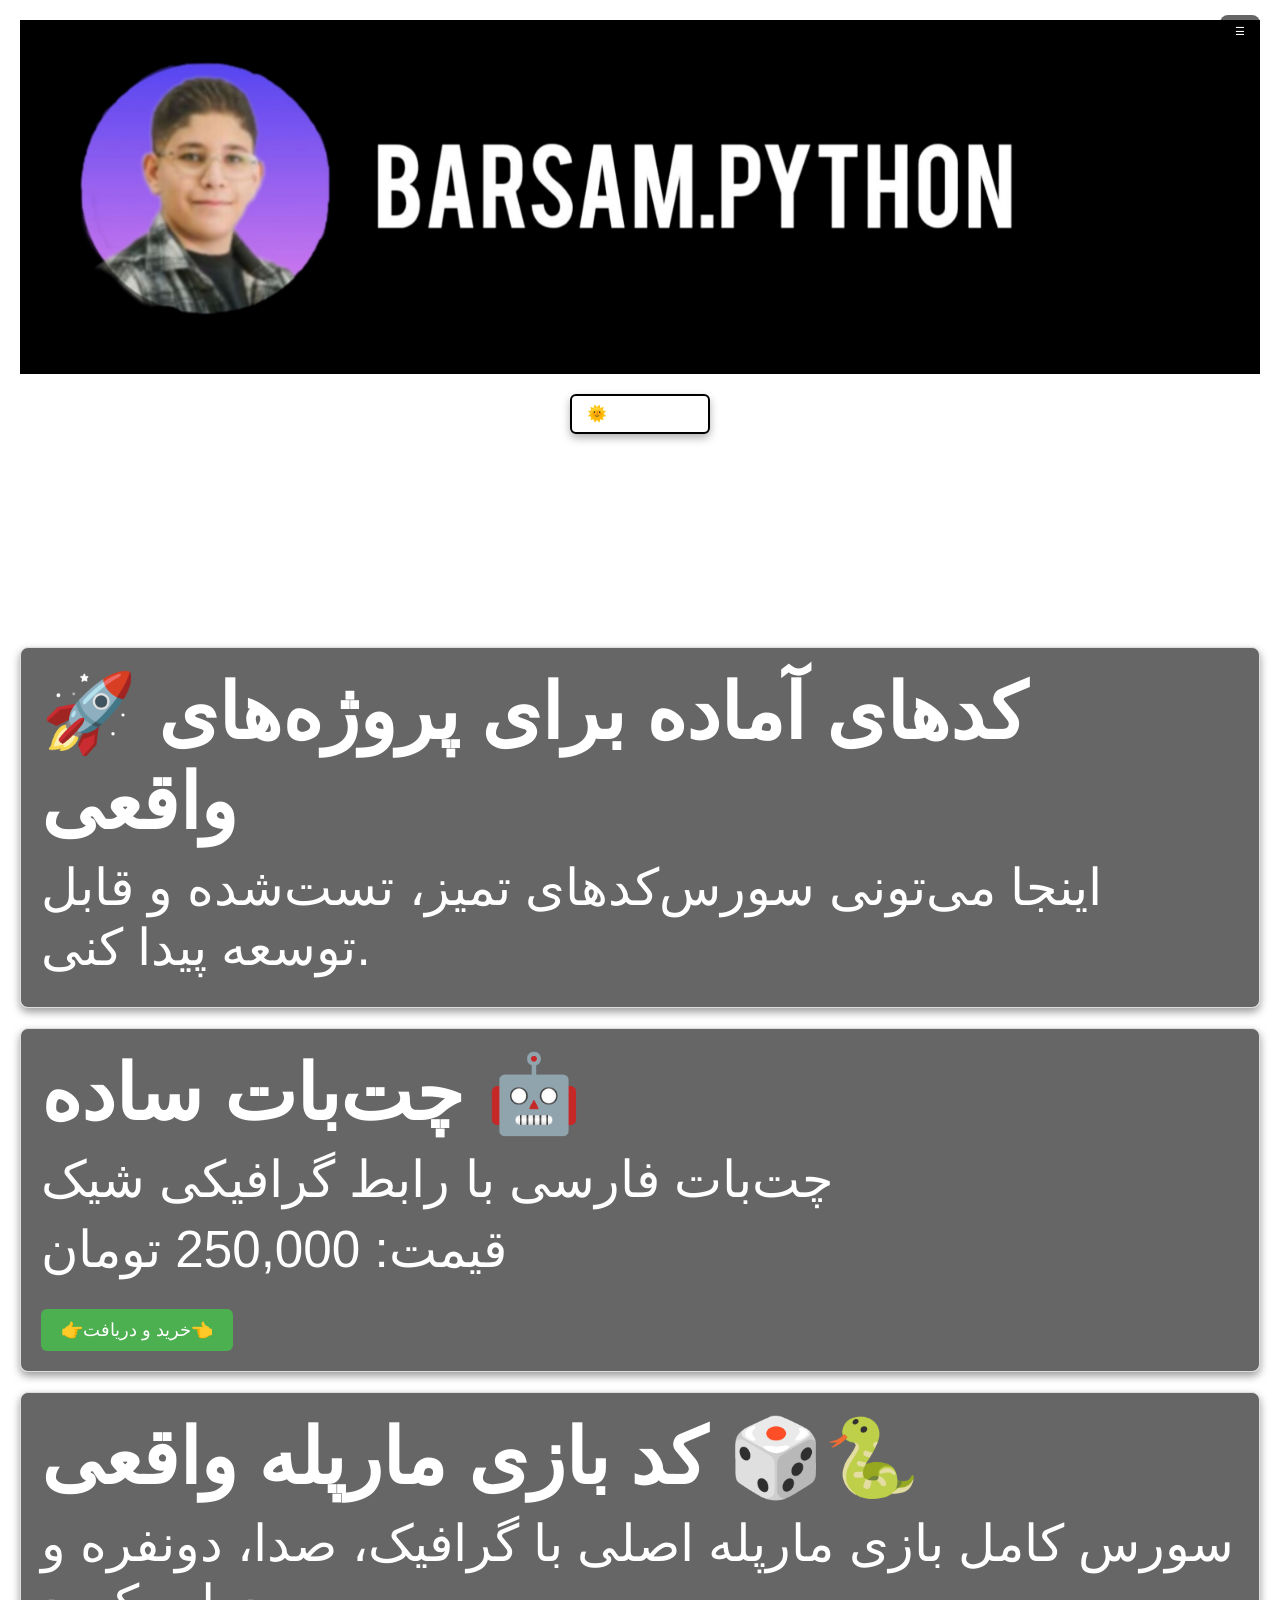
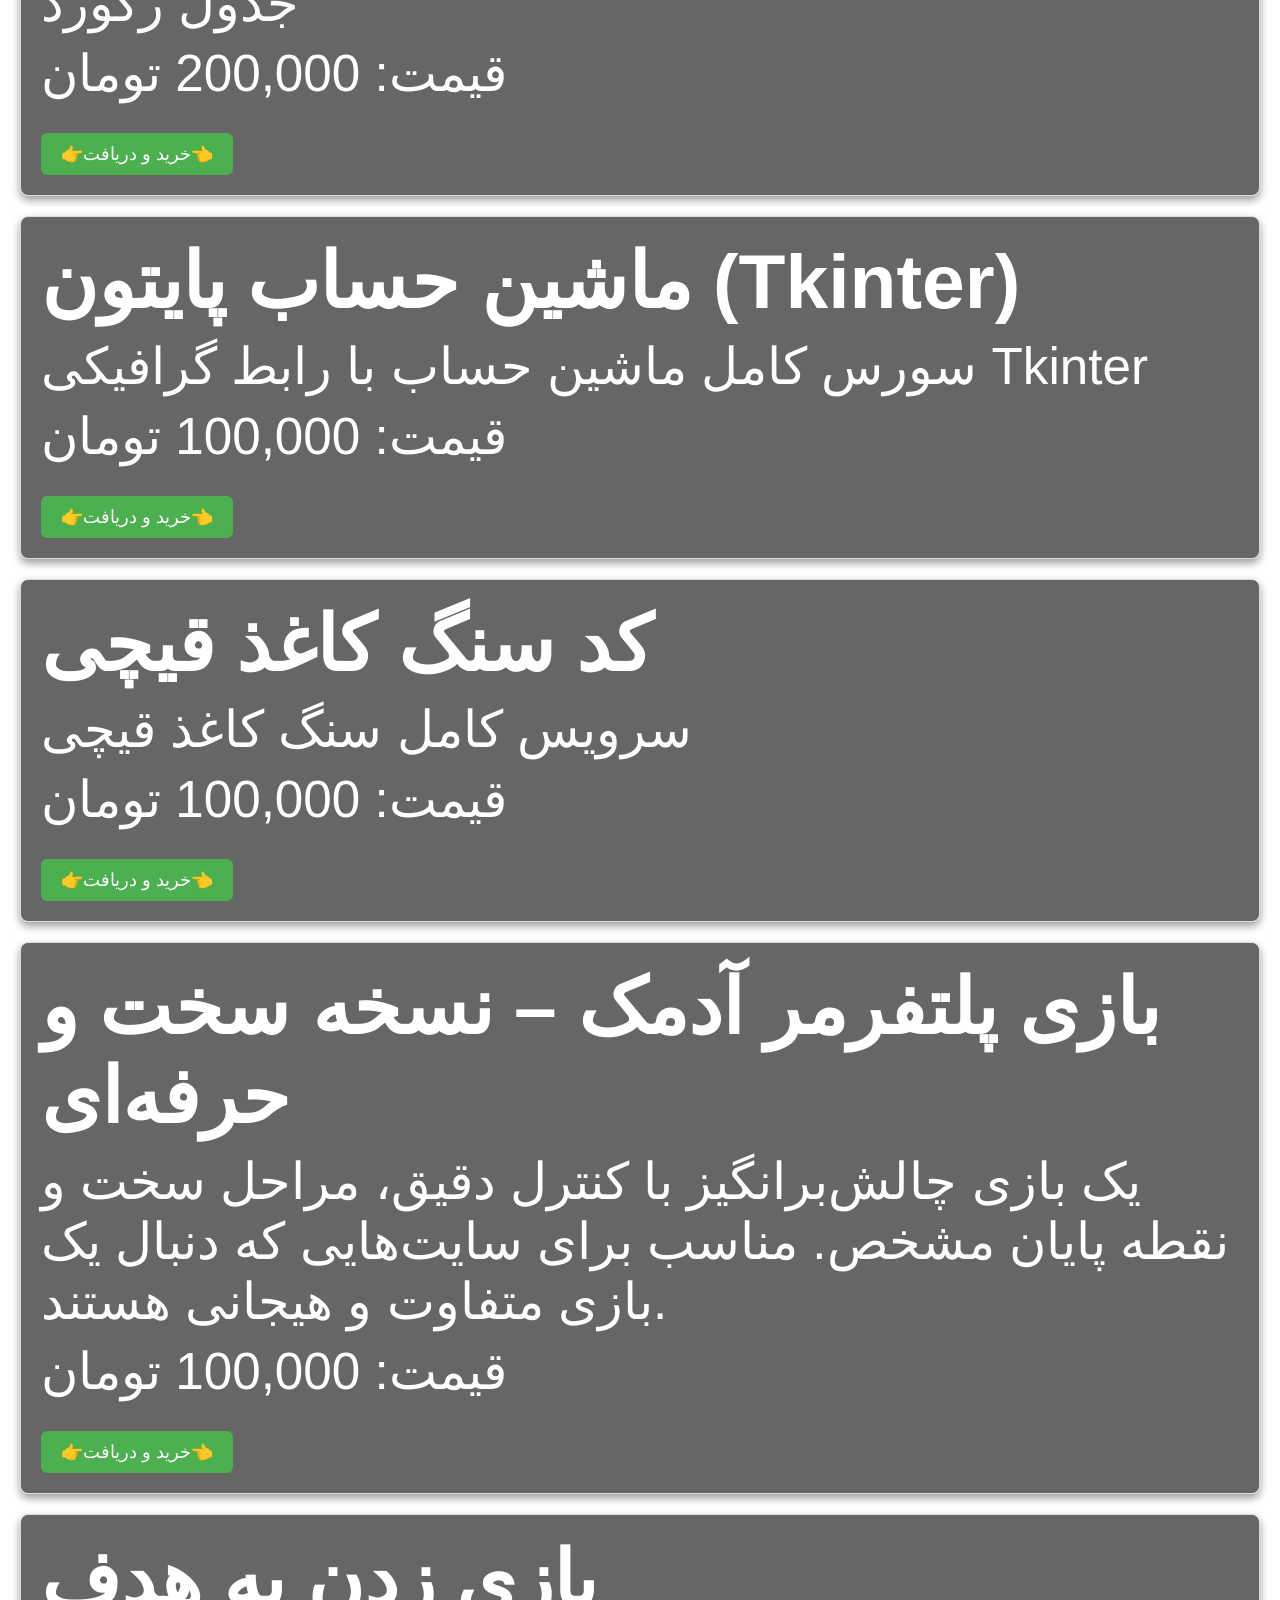
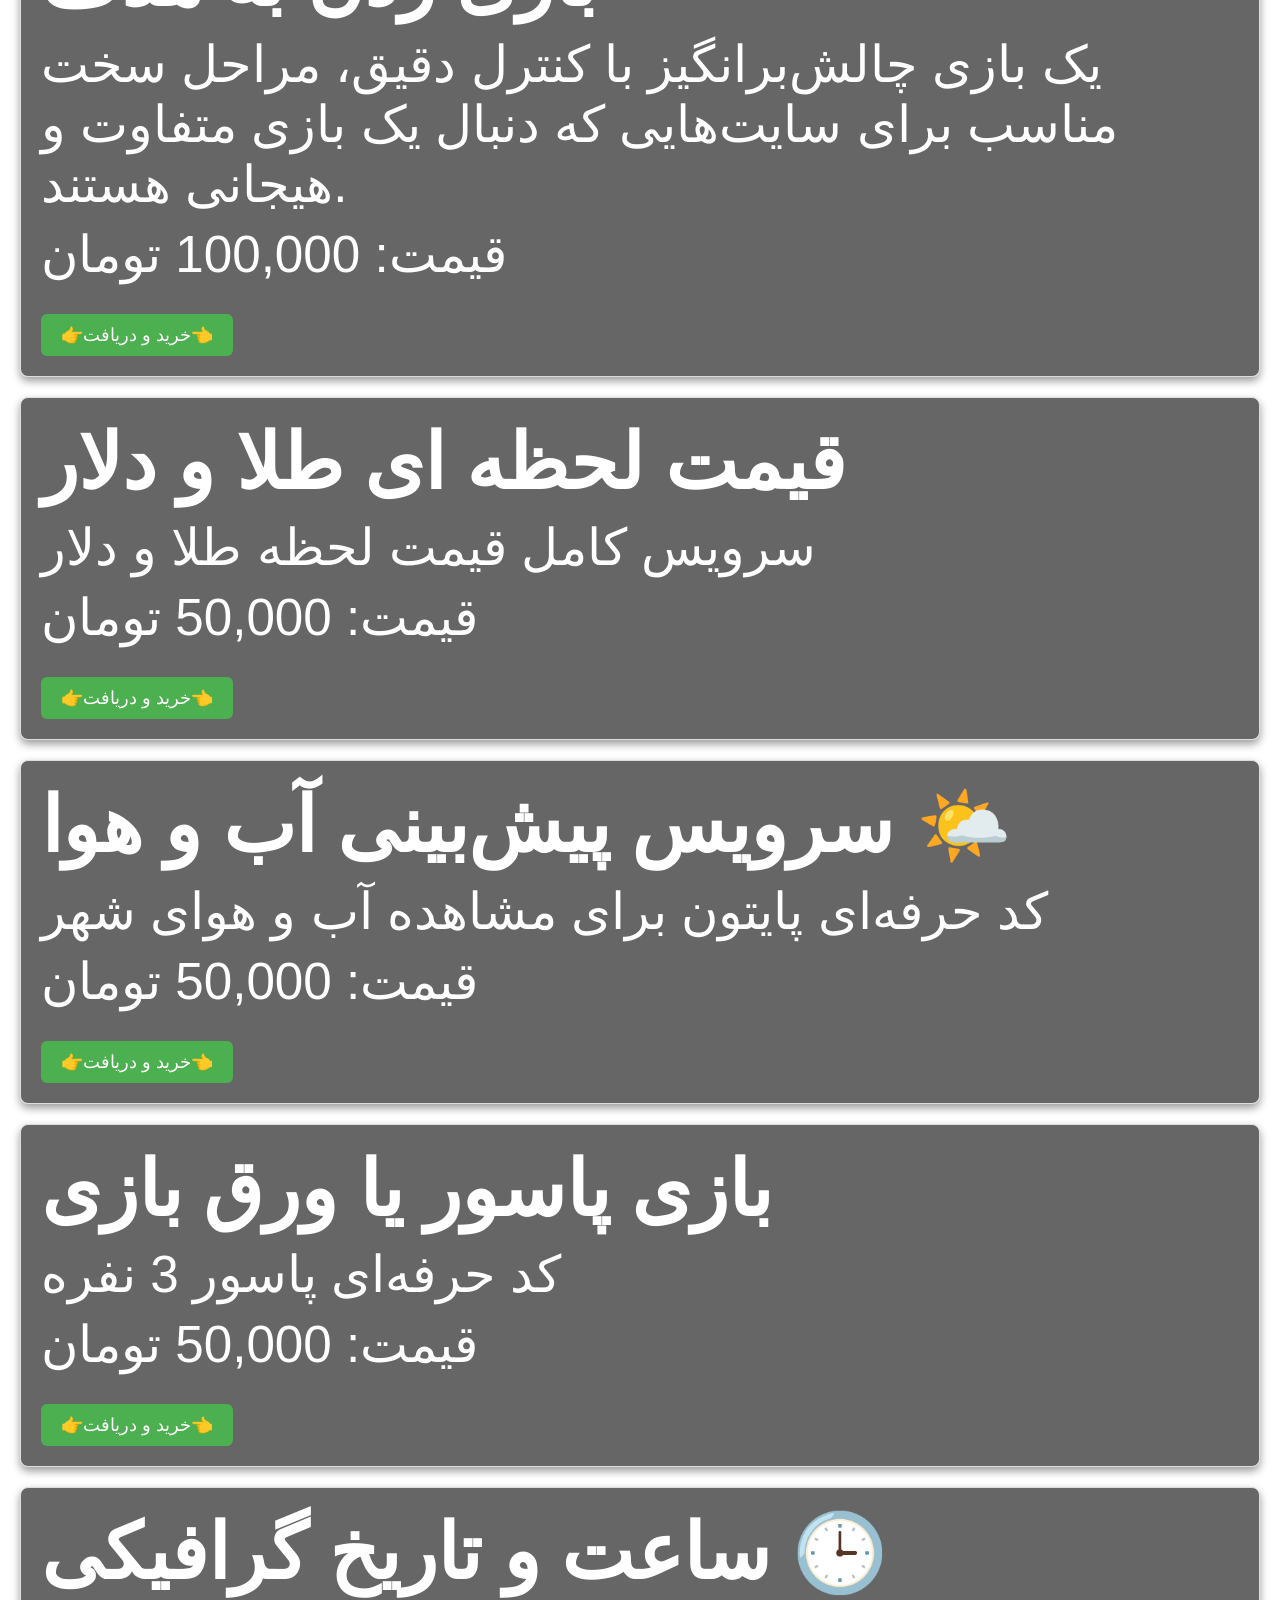
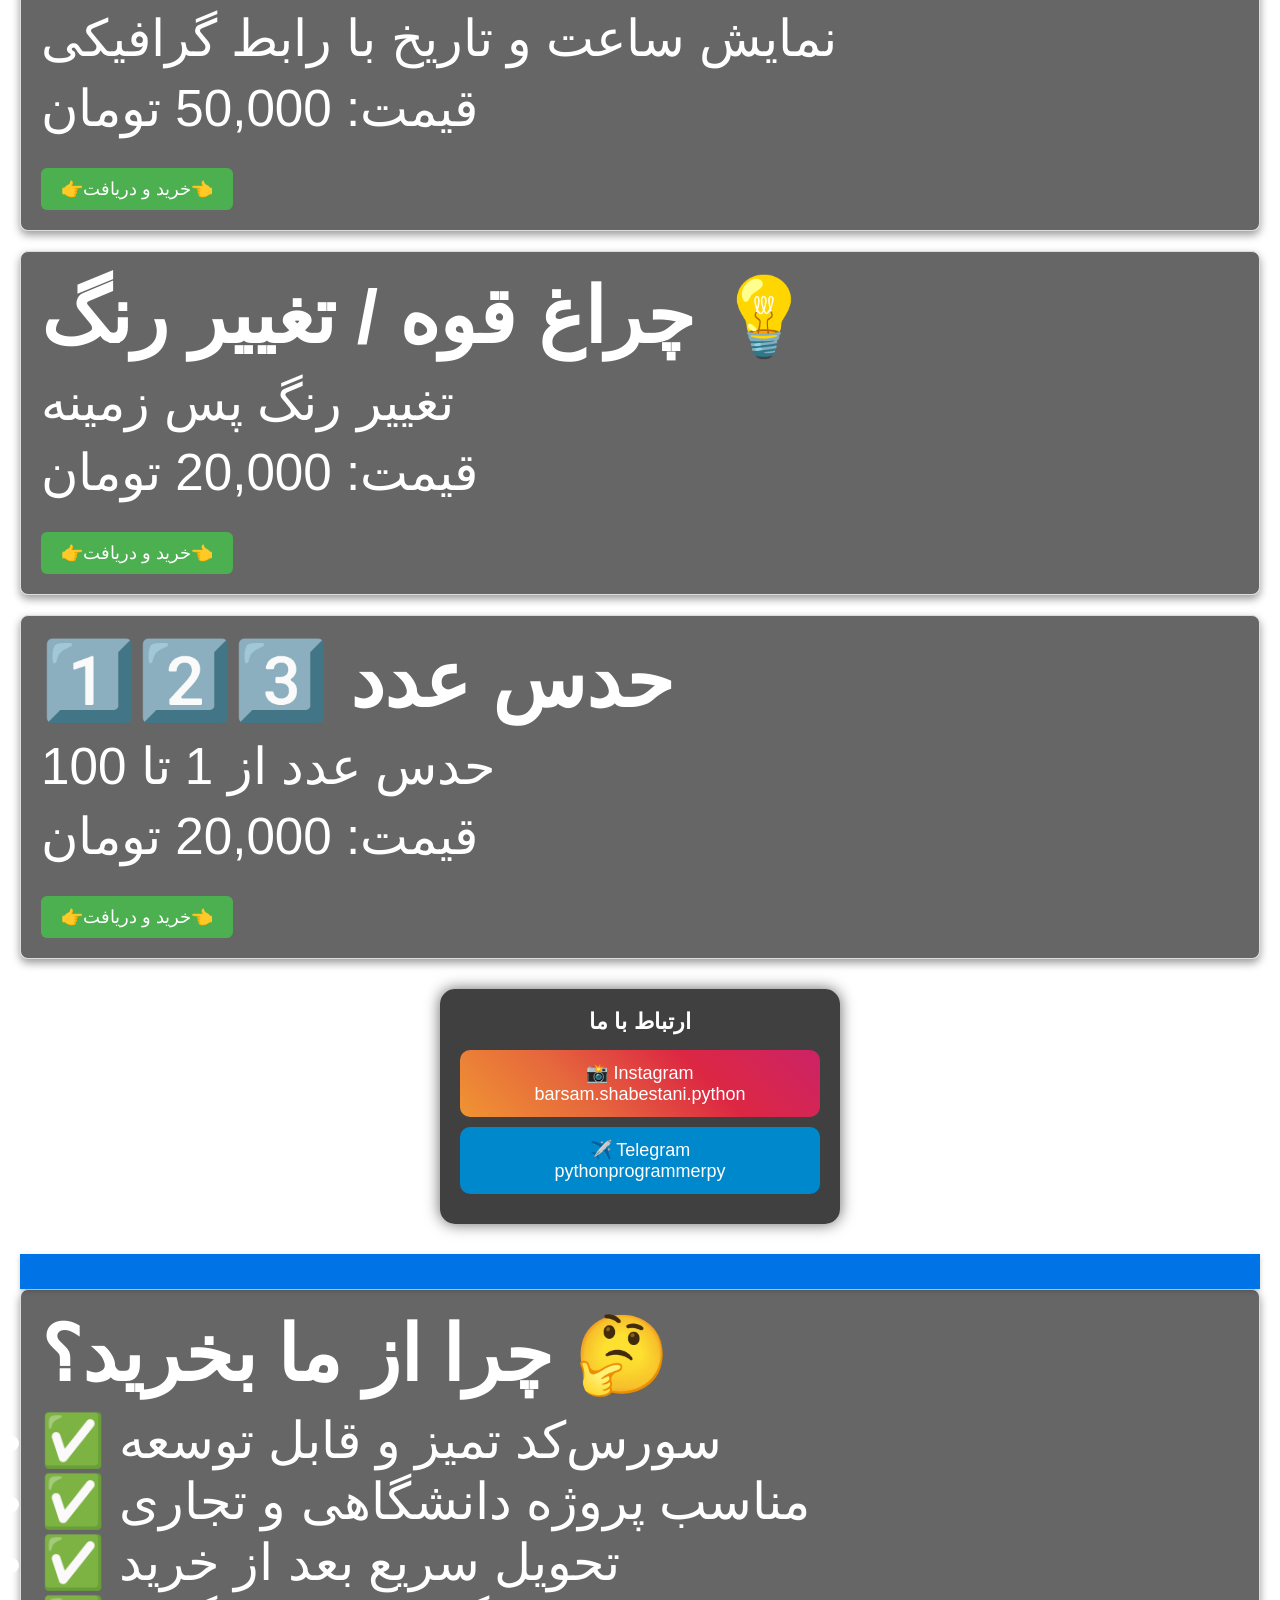
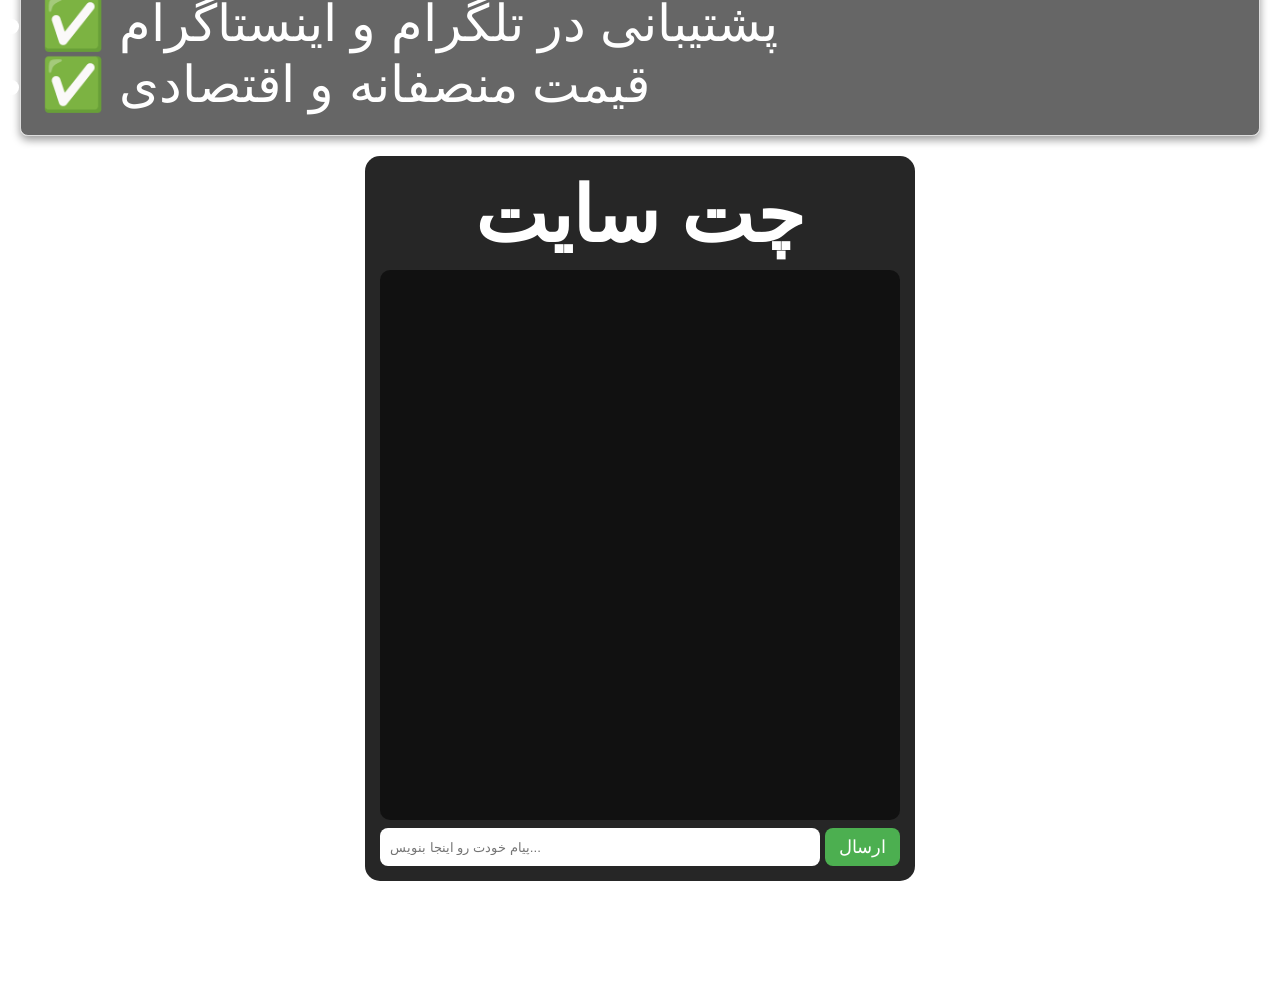
==== index.html @ 84261f8a "Update index.html" ====
<!DOCTYPE html>  <html lang="fa">  
<head>  
  <meta charset="UTF-8">  
  <meta name="viewport" content="width=device-width, initial-scale=1.0">  
  <title>barsam_shabestani.python - HELLO TO THE MY SITE</title>    <!-- ---------- تصویر ثابت بالای صفحه ---------- -->    <style>  
    .header-image {  
      width: 100%;  
      text-align: center;  
      margin-bottom: 20px;  
    }  
    .header-image img {  
      width: 100%;  
      max-height: 400px;  
      object-fit: cover;  
      display: block;  
    }  
    @media (max-width: 768px) {  
      .header-image img { max-height: 250px; }  
    }  
    @media (max-width: 480px) {  
      .header-image img { max-height: 180px; }  
    }  
  
    /* ---------- Reset و فونت ---------- */  
    html, body { height: 100%; margin: 0; padding: 0; font-family: Arial, sans-serif; }  
    body { padding: 20px; background: url("InShot_20260201_222332852.jpgjpg") no-repeat center center fixed; background-size: cover; color: #fff; font-size: 4vw; }  
    * { box-sizing: border-box; margin: 0; padding: 0; }  
    h1, h2, p { margin-bottom: 10px; }  
  
    @media (max-width: 768px) {  
      body { font-size: 6vw; }  
      h1 { font-size: 5vw; }  
      h2 { font-size: 4.5vw; }  
      p { font-size: 4vw; }  
      .product-card { font-size: 4.5vw; padding: 10px; }  
    }  
  
    /* ---------- کارت محصولات ---------- */  
    .product-card {  
      border: 1px solid #ddd;  
      padding: 20px;  
      margin-bottom: 20px;  
      border-radius: 8px;  
      background-color: rgba(0,0,0,0.6);  
      box-shadow: 0 4px 8px rgba(0,0,0,0.4);  
    }  
  
    /* ---------- دکمه ---------- */  
    button {  
      background-color: #4CAF50;  
      color: white;  
      padding: 10px 20px;  
      border: none;  
      cursor: pointer;  
      font-size: 18px;  
      border-radius: 6px;  
    }  
    button:hover { background-color: #45a049; }  
  
    /* ---------- فوتر ---------- */  
    footer { text-align: center; margin-top: 40px; font-size: 18px; }  
    footer p { font-size: 14px; }  
  
    /* ---------- باکس اجتماعی ---------- */  
    .social-box {  
      margin: 30px auto;  
      max-width: 400px;  
      padding: 20px;  
      border-radius: 15px;  
      background: rgba(17,17,17,0.8);  
      box-shadow: 0 0 15px rgba(0,0,0,0.6);  
      text-align: center;  
    }  
    .social-box h2 { color: #fff; margin-bottom: 15px; font-size: 22px; }  
    .social-links a {  
      display: block;  
      margin: 10px 0;  
      padding: 12px;  
      border-radius: 10px;  
      text-decoration: none;  
      font-size: 18px;  
      color: white;  
      transition: 0.3s;  
    }  
    .social-links a.instagram { background: linear-gradient(45deg, #f09433, #e6683c, #dc2743, #cc2366); }  
    .social-links a.instagram:hover { transform: scale(1.05); }  
    .social-links a.telegram { background: #0088cc; }  
    .social-links a.telegram:hover { transform: scale(1.05); }  
  
    /* ---------- همبرگر ---------- */  
    .hamburger {  
      position: fixed;  
      top: 15px;  
      right: 20px;  
      font-size: 11px;  
      background-color: rgba(0,0,0,0.6);  
      color: white;  
      padding: 10px 15px;  
      border-radius: 8px;  
      cursor: pointer;  
      z-index: 9999;  
      transition: 0.3s;  
      text-decoration: none;  
    }  
    .hamburger:hover { background-color: rgba(0,0,0,0.9); transform: scale(1.05); }  
  
    /* ---------- حالت لایت/دارک مود ---------- */  
    body.light-mode {  
      background: #ffffff !important;  
      color: #000 !important;  
      transition: 0.3s;  
    }  
    body.light-mode h1,  
    body.light-mode h2,  
    body.light-mode p,  
    body.light-mode .product-card,  
    body.light-mode footer,  
    body.light-mode .social-box h2,  
    body.light-mode .social-links a {  
      color: #000 !important;  
    }  
    body.light-mode .product-card { background-color: rgba(255,255,255,0.8) !important; box-shadow: 0 4px 8px rgba(0,0,0,0.2); }  
  
    body.dark-mode {  
      background: url("InShot_20260201_222332852.jpgjpg") no-repeat center center fixed;  
      background-size: cover;  
      color: white;  
      transition: 0.5s;  
    }  
  
    /* ---------- دکمه لایت/دارک مستطیلی بالای عنوان ---------- */  
    #lightToggleContainer {  
      display:flex;  
      justify-content:center;  
      margin-bottom: 15px;  
    }  
    #lightToggle {  
      width: 140px;  
      height: 40px;  
      display: flex;  
      align-items: center;  
      justify-content: center;  
      font-size: 16px;  
      font-weight: bold;  
      background-color: #ffffff;  
      border: 2px solid #000;  
      border-radius: 6px;  
      cursor: pointer;  
      box-shadow: 0 4px 8px rgba(0,0,0,0.3);  
      transition: 0.3s;  
    }  
    #lightToggle:hover { background-color: #f0f0f0; }  
  </style>  </head>  
<body>    <!-- ---------- تصویر بالای صفحه ---------- -->    <div class="header-image">  
    <img id="topImage" src="09_39_55_InShot_20260129_184538410.jpg" alt="تصویر بالای صفحه">  
  </div>    <!-- ---------- دکمه لایت/دارک مود مستطیلی بالای عنوان ---------- -->    <div id="lightToggleContainer">  
    <div id="lightToggle">🌞 حالت روشن</div>  
  </div>    <!-- ---------- عنوان سایت ---------- -->    <h1>barsam_shabestani.python</h1>  
  <p>فروش کدهای پایتون</p>    <!-- ---------- دکمه لایت/دارک JS ---------- -->    <script>  
    const toggleBtn = document.getElementById("lightToggle");  
  
    // بارگذاری حالت ذخیره‌شده  
    if(localStorage.getItem("mode") === "light") {  
      document.body.classList.add("light-mode");  
      toggleBtn.textContent = "🌙 حالت تاریک";  
    } else {  
      document.body.classList.add("dark-mode");  
      toggleBtn.textContent = "🌞 حالت روشن";  
    }  
  
    toggleBtn.addEventListener("click", () => {  
      if(document.body.classList.contains("light-mode")) {  
        document.body.classList.remove("light-mode");  
        document.body.classList.add("dark-mode");  
        toggleBtn.textContent = "🌞 حالت روشن";  
        localStorage.setItem("mode","dark");  
      } else {  
        document.body.classList.remove("dark-mode");  
        document.body.classList.add("light-mode");  
        toggleBtn.textContent = "🌙 حالت تاریک";  
        localStorage.setItem("mode","light");  
      }  
    });  
  </script>    <!-- ---------- ادامه محتوای سایت ---------- -->  <a href="contact.html" class="hamburger">☰</a>

  <div class="product-card">  
    <h2>🚀 کدهای آماده برای پروژه‌های واقعی</h2>  
    <p>اینجا می‌تونی سورس‌کدهای تمیز، تست‌شده و قابل توسعه پیدا کنی.</p>  
  </div>

<!-- کارت محصولات -->

<div class="product-card">
  <h2>چت‌بات ساده 🤖</h2>
  <p>چت‌بات فارسی با رابط گرافیکی شیک</p>
  <p>قیمت: 250,000 تومان</p>
  <a href="contact.html"><button>👉خرید و دریافت👈</button></a>
</div>

  
<div class="product-card">
  <h2>کد بازی مارپله واقعی 🎲🐍</h2>
  <p>سورس کامل بازی مارپله اصلی با گرافیک، صدا، دونفره و جدول رکورد</p>
  <p>قیمت: 200,000 تومان</p>
 <a href="checkout.html" onclick="addToCart(); return false;">
  <button>👉خرید و دریافت👈</button>
</a>
</div>

  
<div class="product-card">
  <h2>ماشین حساب پایتون (Tkinter)</h2>
  <p>سورس کامل ماشین حساب با رابط گرافیکی Tkinter</p>
  <p>قیمت: 100,000 تومان</p>
  <a href="contact.html"><button>👉خرید و دریافت👈</button></a>
</div>

  
<div class="product-card">
  <h2>کد سنگ کاغذ قیچی</h2>
  <p>سرویس کامل سنگ کاغذ قیچی</p>
  <p>قیمت: 100,000 تومان</p>
 <a href="contact.html"><button>👉خرید و دریافت👈</button></a>
</div>

  
<div class="product-card">
  <h2>بازی پلتفرمر آدمک – نسخه سخت و حرفه‌ای</h2>
  <p>یک بازی چالش‌برانگیز با کنترل دقیق، مراحل سخت و نقطه پایان مشخص. مناسب برای سایت‌هایی که دنبال یک بازی متفاوت و هیجانی هستند.</p>
  <p>قیمت: 100,000 تومان</p>
 <a href="contact.html"><button>👉خرید و دریافت👈</button></a>
</div>

  
  <div class="product-card">
  <h2> بازی زدن به هدف </h2>
  <p>یک بازی چالش‌برانگیز با کنترل دقیق، مراحل سخت  مناسب برای سایت‌هایی که دنبال یک بازی متفاوت و هیجانی هستند.</p>
  <p>قیمت: 100,000 تومان</p>
 <a href="contact.html"><button>👉خرید و دریافت👈</button></a>
</div>

  
<div class="product-card">
  <h2>قیمت لحظه ای طلا و دلار</h2>
  <p>سرویس کامل قیمت لحظه طلا و دلار</p>
  <p>قیمت: 50,000 تومان</p>
 <a href="contact.html"><button>👉خرید و دریافت👈</button></a>
</div>

  
<div class="product-card">
  <h2>سرویس پیش‌بینی آب و هوا 🌤️</h2>
  <p>کد حرفه‌ای پایتون برای مشاهده آب و هوای شهر</p>
  <p>قیمت: 50,000 تومان</p>
<a href="contact.html"><button>👉خرید و دریافت👈</button></a>
</div>

  
  <div class="product-card">
  <h2> بازی پاسور یا ورق بازی </h2>
  <p>کد حرفه‌ای پاسور 3 نفره </p>
  <p>قیمت: 50,000 تومان</p>
 <a href="contact.html"><button>👉خرید و دریافت👈</button></a>
</div>


<div class="product-card">
  <h2>ساعت و تاریخ گرافیکی 🕒</h2>
  <p>نمایش ساعت و تاریخ با رابط گرافیکی</p>
  <p>قیمت: 50,000 تومان</p>
 <a href="contact.html"><button>👉خرید و دریافت👈</button></a>
</div>

  
<div class="product-card">
  <h2>چراغ قوه / تغییر رنگ 💡</h2>
  <p>تغییر رنگ پس زمینه </p>
  <p>قیمت: 20,000 تومان</p>
 <a href="contact.html"><button>👉خرید و دریافت👈</button></a>
</div>

 
 <div class="product-card">
  <h2>حدس عدد 1️⃣2️⃣3️⃣</h2>
  <p> حدس عدد از 1 تا 100</p>
  <p>قیمت: 20,000 تومان</p>
 <a href="contact.html"><button>👉خرید و دریافت👈</button></a>
 </div>

 
<!-- باکس اجتماعی -->
<div class="social-box">
  <h2>ارتباط با ما</h2>
  <div class="social-links">
    <a class="instagram" href="https://www.instagram.com/barsam.shabestani.python" target="_blank">
      📸 Instagram<br>barsam.shabestani.python
    </a>
    <a class="telegram" href="https://t.me/pythonprogrammerpy" target="_blank">
      ✈️ Telegram<br>pythonprogrammerpy
    </a>
  </div>
</div>

<style>
/* ---------- نوار حریم خصوصی ---------- */
.privacy-bar {
  width: 100%;                /* پر کردن عرض صفحه */
  background-color: #0073e6;  /* رنگ پس‌زمینه */
  color: #fff;                /* رنگ متن */
  overflow: hidden;           /* مخفی کردن متن خارج از باکس */
  white-space: nowrap;        /* یک خط برای متن */
  padding: 8px 0;             /* ارتفاع کم مثل نوار خبری */
  position: relative;         /* برای متن متحرک */
  font-size: 14px;            /* سایز متن */
  line-height: 1.4;           /* فاصله خطوط */
  box-shadow: 0 2px 5px rgba(0,0,0,0.2); /* سایه کوچک */
}

/* ---------- متن متحرک ---------- */
.privacy-bar .marquee-text {
  display: inline-block;   
  padding-left: 100%;          
  animation: marquee 55s linear infinite; /* کل زمان = حرکت + مکث */
}

/* ---------- افکت حرکت چپ به راست با مکث ---------- */
@keyframes marquee {
  0%   { transform: translateX(-100%); }  /* شروع خارج از صفحه */
  90%  { transform: translateX(100%); }   /* حرکت تا انتها (90٪ زمان) */
  100% { transform: translateX(100%); }   /* مکث 10٪ زمان آخر (حدود 5 ثانیه) */
}

/* ---------- ریسپانسیو موبایل ---------- */
@media (max-width: 480px) {
  .privacy-bar {
    font-size: 12px;   /* کاهش سایز متن */
    padding: 6px 0;    /* کاهش ارتفاع */
  }

  .privacy-bar .marquee-text {
    animation: marquee 55s linear infinite; /* مکث روی موبایل هم اعمال شود */
  }
}
</style>

<!-- ---------- نوار حریم خصوصی ---------- -->
<div class="privacy-bar">
  <span class="marquee-text">
    🔒 حریم خصوصی شما برای ما بسیار مهم است! ما اطلاعات شخصی شما را جمع‌آوری نمی‌کنیم، مگر آنچه برای ارائه خدمات لازم است. داده‌های شما فقط برای بهبود تجربه کاربری، ارسال اطلاعیه‌ها و ارتقای کیفیت سایت استفاده می‌شوند. ما از کوکی‌ها و ابزارهای مشابه برای تحلیل رفتار کاربران استفاده می‌کنیم، اما هیچ‌گاه اطلاعات شما را با شخص یا شرکت ثالث به اشتراک نمی‌گذاریم. با ادامه مرور سایت، شما استفاده از کوکی‌ها و شرایط حفظ حریم خصوصی ما را قبول می‌کنید. 🌐
  </span>
</div>
 
<!-- کارت چرا از ما بخرید -->
<div class="product-card">
  <h2>چرا از ما بخرید؟ 🤔</h2>
  <ul>
    <li>✅ سورس‌کد تمیز و قابل توسعه</li>
    <li>✅ مناسب پروژه دانشگاهی و تجاری</li>
    <li>✅ تحویل سریع بعد از خرید</li>
    <li>✅ پشتیبانی در تلگرام و اینستاگرام</li>
    <li>✅ قیمت منصفانه و اقتصادی</li>
  </ul>
</div>


<!-- ---------- چت بات سایت پیشرفته ---------- -->
<div id="chatBotContainer" style="width:100%; max-width:550px; margin:20px auto; border-radius:15px; background:rgba(0,0,0,0.85); padding:15px; color:white; font-family:Tahoma,sans-serif;">
  <h2 style="text-align:center;">چت سایت</h2>
  <div id="chatBox" style="height:550px; overflow-y:auto; padding:10px; display:flex; flex-direction:column; background:#111; border-radius:10px;"></div>
  <div style="display:flex; margin-top:8px;">
    <input id="chatInput" placeholder="پیام خودت رو اینجا بنویس..." style="flex:1; padding:10px; border-radius:8px; border:none;">
    <button id="chatSend" style="padding:8px 14px; margin-left:5px; border:none; border-radius:8px; background:#4CAF50; cursor:pointer;">ارسال</button>
  </div>
</div>

<script>
// ======= بانک پاسخ‌های پیشرفته =======
const qa = {
  // ===== احوالپرسی =====
  "سلام": "سلام خوش اومدی امیدوارم تجربه خوبی از سایت داشته باشی",
  "سلام خوبی": "سلام رفیق ممنون تو خوبی",
  "چطوری": "خوبم امیدوارم تو هم حال دلت عالی باشه",
  "چه خبر": "سلامتی تو هم آرزو می‌کنم",
  "احوالت": "خوبم رفیق مرسی که پرسیدی",
  "حالت چطوره": "عالی ام تو چطوری",
  "صبح بخیر": "صبح تو هم بخیر و پرانرژی",
  "ظهر بخیر": "ظهر بخیر امیدوارم روزت خوب باشه",
  "شب بخیر": "شب آرومی داشته باشی",
  "درود": "درود بر تو",
  "سلامتی": "سلامتی تو هم آرزو می‌کنم همه چیز خوب پیش بره",
  "صبح خوبی": "صبح تو هم عالی باشه رفیق",
  "عصر بخیر": "عصر بخیر و پرانرژی",
  "شب خوش": "شب تو هم خوش و آروم",
  "حالت خوبه؟": "خوبم، تو چطوری؟",
  "چی کار می‌کنی": "همینجا باهات صحبت می‌کنم، تو چی؟",

  // ===== امنیت و اعتبار سایت =====
  "سایت معتبره": "صد در صد معتبره کاربران زیادی از سایت ما راضی بودن و تجربه خوبی داشتن",
  "سایت خوبه": "بله سایت مرتب امن و قابل اعتماد هست و محصولات با کیفیت ارائه میشه",
  "قیمت‌ها خوبه": "قیمت‌ها کاملا منصفانه و اقتصادی هستن",
  "امن هست": "کاملاً امن اطلاعات شخصی شما فقط برای ارائه خدمات لازم استفاده میشه",
  "حریم خصوصی": "اطلاعات شما فقط برای خدمات سایت استفاده می‌شود و با کسی به اشتراک گذاشته نمی‌شود",
  "اطلاعاتم محفوظ میمونه": "بله امنیت و حفظ حریم شما اولویت ماست",
  "قابل اعتماد": "کاملا قابل اعتماد و تست شده توسط کاربران",
  "گواهی امنیت": "تمام سایت و پرداخت ها امن و رمزنگاری شده هست",
  "کوکی ها": "فقط برای تحلیل تجربه کاربری و بهبود سایت استفاده می‌شوند",
  "اطلاعات مالی امنه": "بله پرداخت ها کاملا امن و رمزنگاری شده هستند",
  "اطمینان دارم": "صد در صد تجربه کاربران قبلی تضمین کننده امنیت سایت هست",
  "حریم خصوصی مهمه": "بله ما حریم شما را بسیار جدی می گیریم",
  "امنیت سایت": "تمام اقدامات امنیتی رعایت شده",

  // ===== محصولات و امکانات =====
  "محصولاتت چیه": "محصولات ما شامل کدهای آماده پایتون، بازی‌ها، ماشین حساب، پیش‌بینی آب و هوا، چت بات و ابزارهای کاربردی هستند",
  "کد پایتون دارید": "بله همه کدها تمیز، تست شده و آماده توسعه هستند",
  "بازی دارید": "بله بازی‌هایی مثل مارپله، سنگ کاغذ قیچی و بازی‌های آموزشی ارائه شده",
  "ابزار مفید دارید": "بله ابزارهایی مثل ماشین حساب، چت بات و پیش‌بینی آب و هوا داریم",
  "ابزار آموزشی دارید": "بله ابزارهای کدنویسی و پروژه‌های دانشگاهی برای آموزش آماده شده",
  "سورس آماده دارید": "تمام کدها آماده دانلود و استفاده در پروژه‌ها هست",
  "محصولات رایگان": "برخی نمونه‌ها و دموی محصولات رایگان هستند",
  "محصولات ویژه": "برخی محصولات ویژه برای حرفه‌ای‌ها با امکانات بیشتر ارائه شده",
  "قابل توسعه هستند": "بله همه کدها قابل ویرایش و توسعه هستند",
  "آیا تست شده": "بله همه محصولات تست شده و بدون مشکل هستند",
  "نسخه جدید": "جدیدترین نسخه محصولات آماده دانلود هست",
  "محصول محبوب": "کاربران بیشتر علاقه به کدهای آموزشی و بازی‌ها دارن",

  // ===== خرید و پرداخت =====
  "چطور خرید کنم": "روی دکمه خرید هر محصول کلیک کن و بعد از پرداخت لینک دانلود فعال میشه",
  "روش ارسال": "تمام فایل‌ها به صورت لینک دانلود مستقیم بعد از پرداخت ارائه میشن",
  "پشتیبانی دارید": "بله پشتیبانی از طریق تلگرام و اینستاگرام به صورت 24 ساعته انجام میشه",
  "نحوه پرداخت": "پرداخت آنلاین و امن انجام می‌شود و لینک دانلود بعد از تایید فعال می‌شود",
  "تضمین خرید": "در صورت مشکل پشتیبانی سریع پاسخگو است",
  "ارسال سریع": "لینک دانلود بلافاصله بعد از خرید فعال می‌شود",
  "تخفیف داره": "گاهی محصولات با تخفیف ویژه ارائه می‌شوند",
  "بازگشت وجه": "در صورت مشکل فنی بازگشت وجه ممکن است",
  "پرداخت امن": "تمام پرداخت‌ها امن و رمزنگاری شده انجام می‌شوند",
  "میخوای خرید کنم": "اگر دنبال کد تمیز آماده و تست شده هستی ارزش خرید داره",
  "آیا ارزش خرید داره": "صد در صد همه کدها آماده توسعه و قابل استفاده برای پروژه‌ها هستند",
  "به نظر شما خرید کنم": "اگر دنبال محصول با کیفیت هستی خرید پیشنهاد میشه",
  "خرید پیشنهاد میشه": "بله محصولات ارزش خرید دارن و تست شده هستن",
  "توصیه خرید": "با توجه به تجربه کاربران خرید کاملا منطقی و مفیده",
  "بهترین محصول": "تمام محصولات کاربردی هستند و بسته به نیازت قابل انتخابن",
  "محصول جدید": "برخی محصولات جدید با امکانات حرفه ای ارائه شده",
  "انتخاب درست": "با توجه به تجربه کاربران انتخاب هر محصول ارزش خرید داره",

  // ===== دوستانه، انگیزشی و هوایی =====
  "خفه شو": "باشه رفیق هر وقت خواستی دوباره حرف بزن",
  "شوخی بلدی": "آره بستگی داره چه سبکی دوست داری",
  "خوبه": "خوشحالم که خوشت اومده",
  "عالیه": "ممنون تلاش کردیم بهترین تجربه رو بدیم",
  "رفیقمی": "صد درصد رفیق پایه هر چیزی",
  "دمت گرم": "فدات تو خیلی خوبی",
  "فدات": "قربانت مراقب خودت باش",
  "عاشقمی": "تو خیلی خوبی من هوش مصنوعی ام",
  "ممنون": "خواهش می‌کنم ",
  "ممنونم": "خواهش می‌کنم ",
  "سایت": "سایت معتبره",
  "به نظرت از سایت خرید به":"آره چرا خرید نکنی سایت معتبری هم هست بعد تازه درگاه آنلاین نداره شمارش هست ازش شماره کارت میگیری براش پول رو میزنی ",
  "خفه": "باشه رفیق سکوت!",
  "حالم بده": "امیدوارم زود بهتر بشه",
  "خسته ام": "یه استراحت کن رفیق",
  "چی کار کنیم": "همینجا باهم چت کنیم",
  "کد بده": "باشه برات می‌فرستم",
  "یه شوخی": "باشه آماده باش",

  // ===== پیش فرض =====
  "default": "مرسی که پیام دادی، هر سوالی درباره سایت داری می تونی بپرسی درباره محصولات، قیمت‌ها، خرید، پشتیبانی و ویژگی‌ها جواب میدم"
};

// ===== عناصر و تعامل چت =====
const chatBox = document.getElementById('chatBox');
const chatInput = document.getElementById('chatInput');
const chatSend = document.getElementById('chatSend');

function addMessage(userText){
  const userMsg = document.createElement('div');
  userMsg.className = 'msg user';
  userMsg.textContent = userText;
  userMsg.style.background = '#4CAF50';
  userMsg.style.color = '#000';
  userMsg.style.padding = '6px 10px';
  userMsg.style.borderRadius = '10px';
  userMsg.style.margin = '6px 0';
  userMsg.style.alignSelf = 'flex-end';
  userMsg.style.maxWidth = '90%';
  chatBox.appendChild(userMsg);

  const botText = qa[userText] || qa["default"];
  const botMsg = document.createElement('div');
  botMsg.className = 'msg bot';
  botMsg.textContent = botText;
  botMsg.style.background = '#333';
  botMsg.style.color = 'white';
  botMsg.style.padding = '6px 10px';
  botMsg.style.borderRadius = '10px';
  botMsg.style.margin = '6px 0';
  botMsg.style.alignSelf = 'flex-start';
  botMsg.style.maxWidth = '90%';
  chatBox.appendChild(botMsg);

  chatBox.scrollTop = chatBox.scrollHeight;
}

chatSend.addEventListener('click', ()=>{
  const text = chatInput.value.trim();
  if(!text) return;
  addMessage(text);
  chatInput.value = '';
});

chatInput.addEventListener('keypress', function(e){
  if(e.key === 'Enter'){
    chatSend.click();
  }
});
</script>


<footer>
  <h1>barsam_shabestani.python</h1>
  <p>♥️ ممنون که سایت ما را انتخاب کردید ♥️</p>
</footer>

</body>
</html>
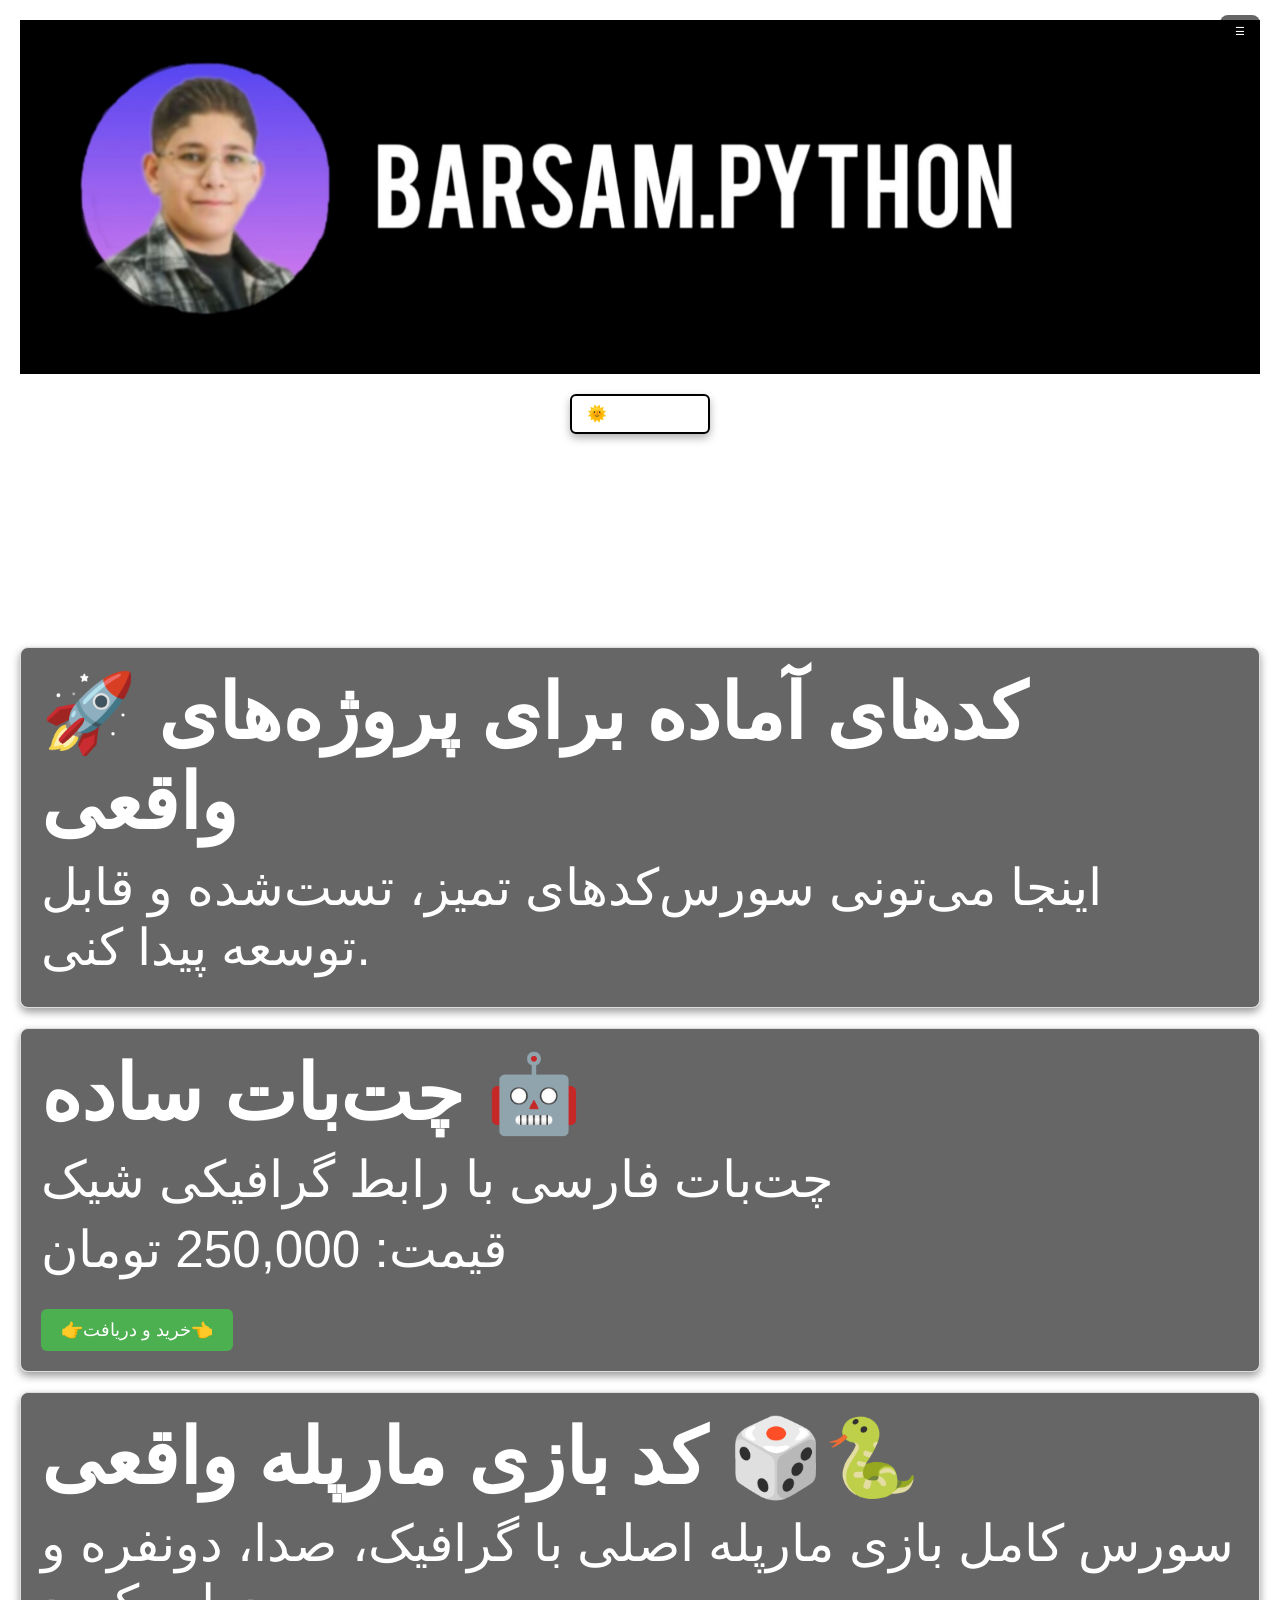
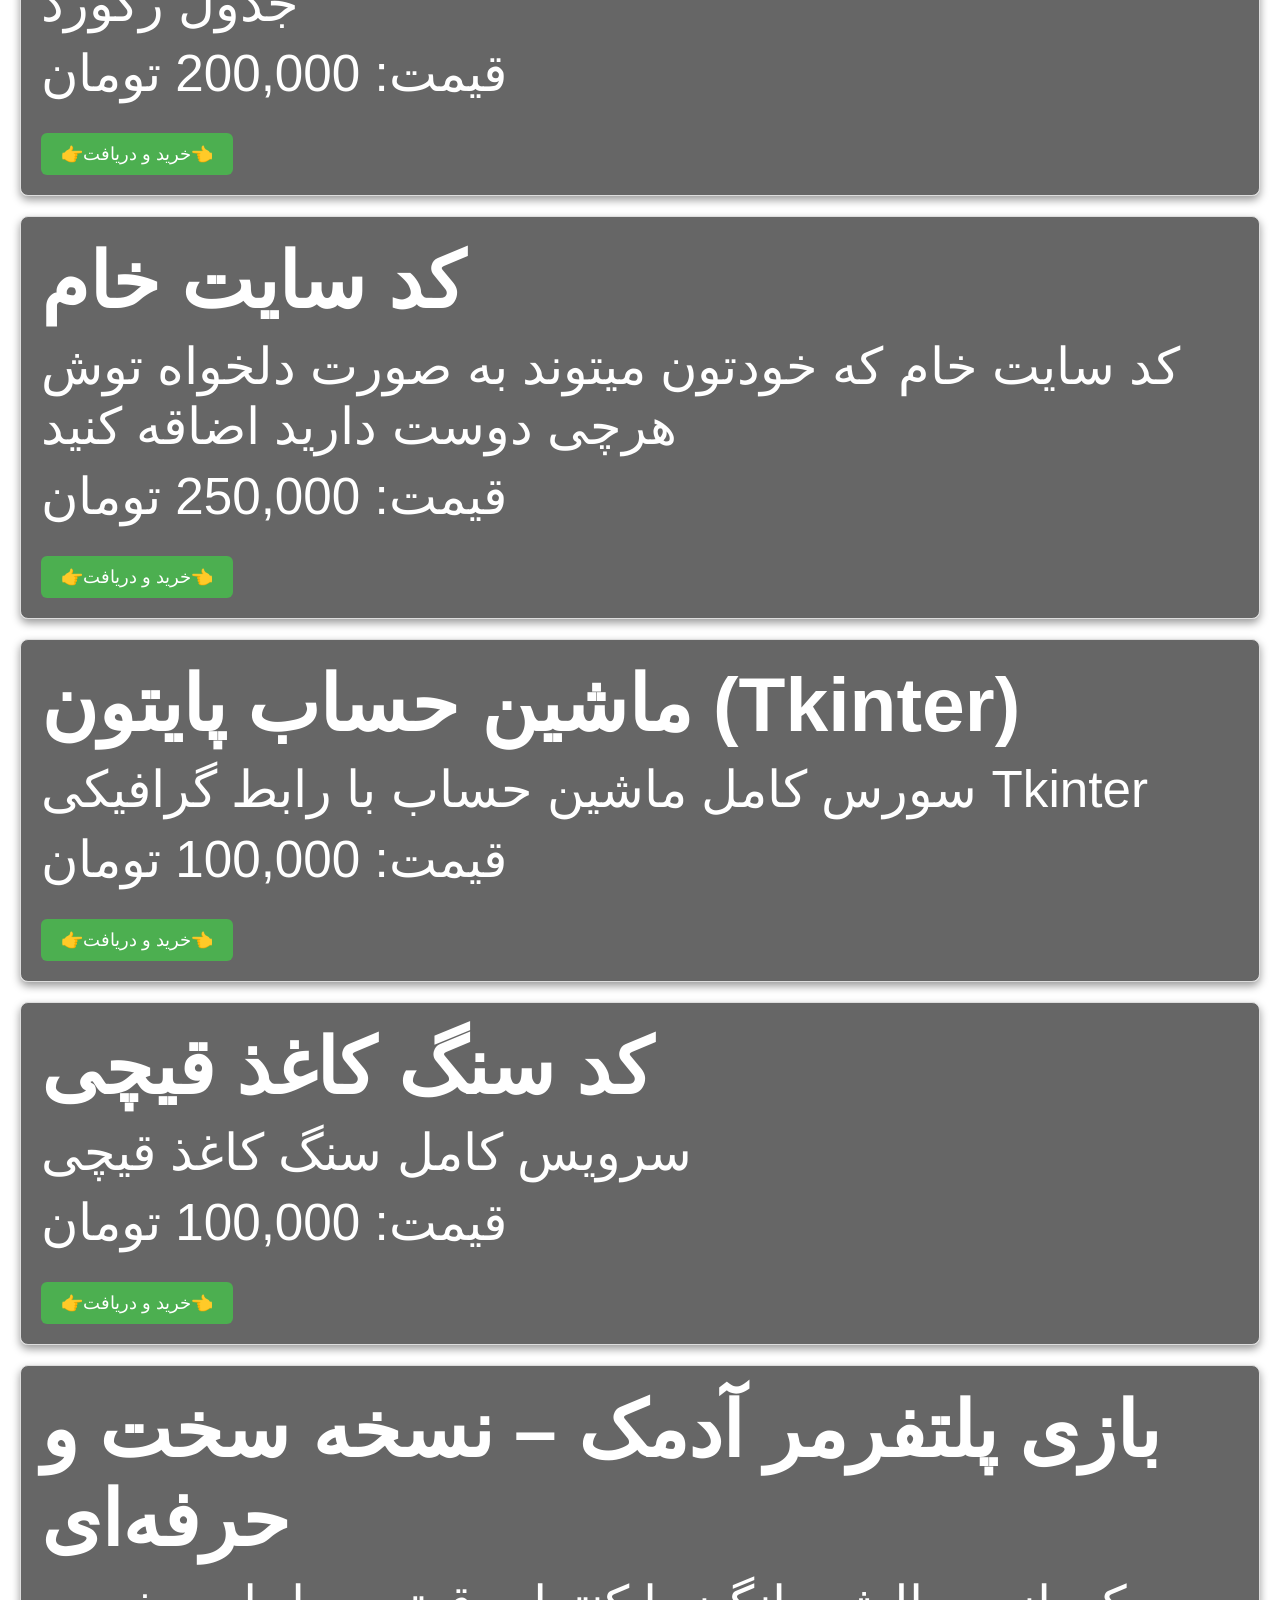
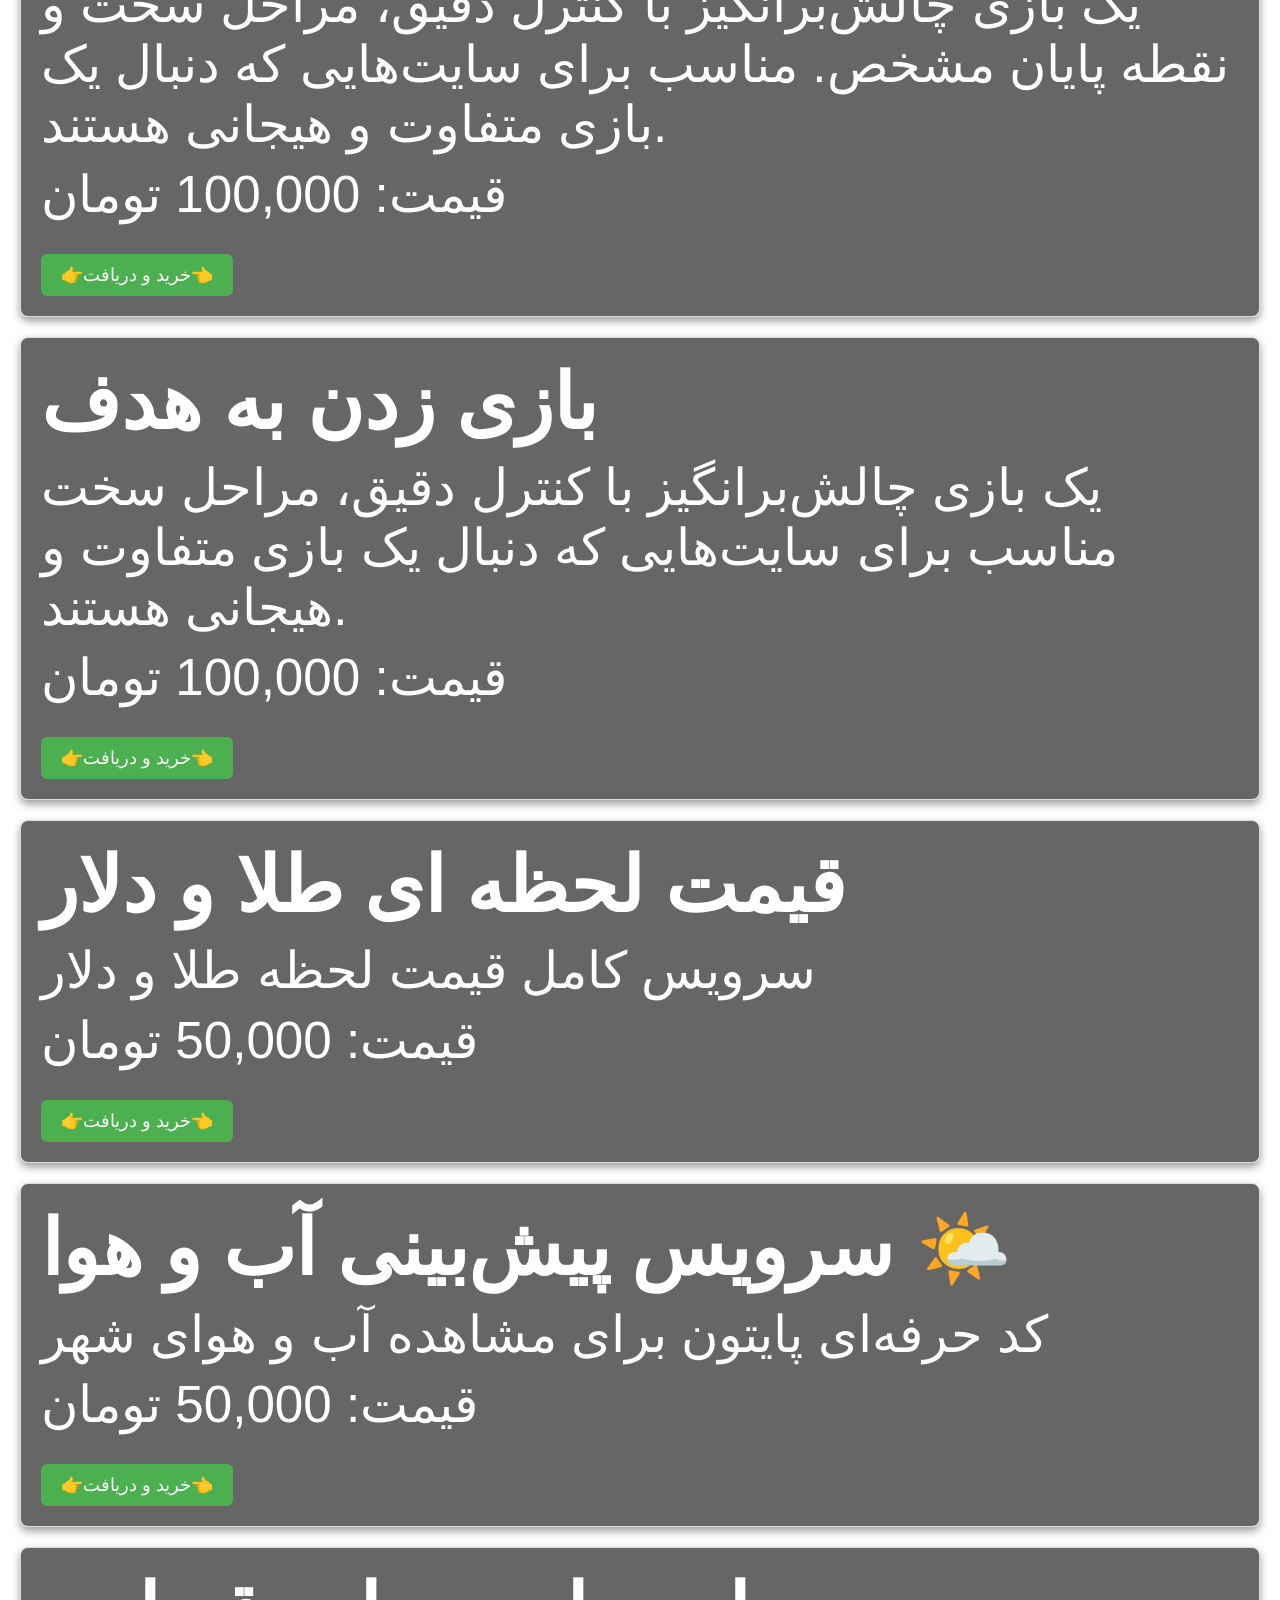
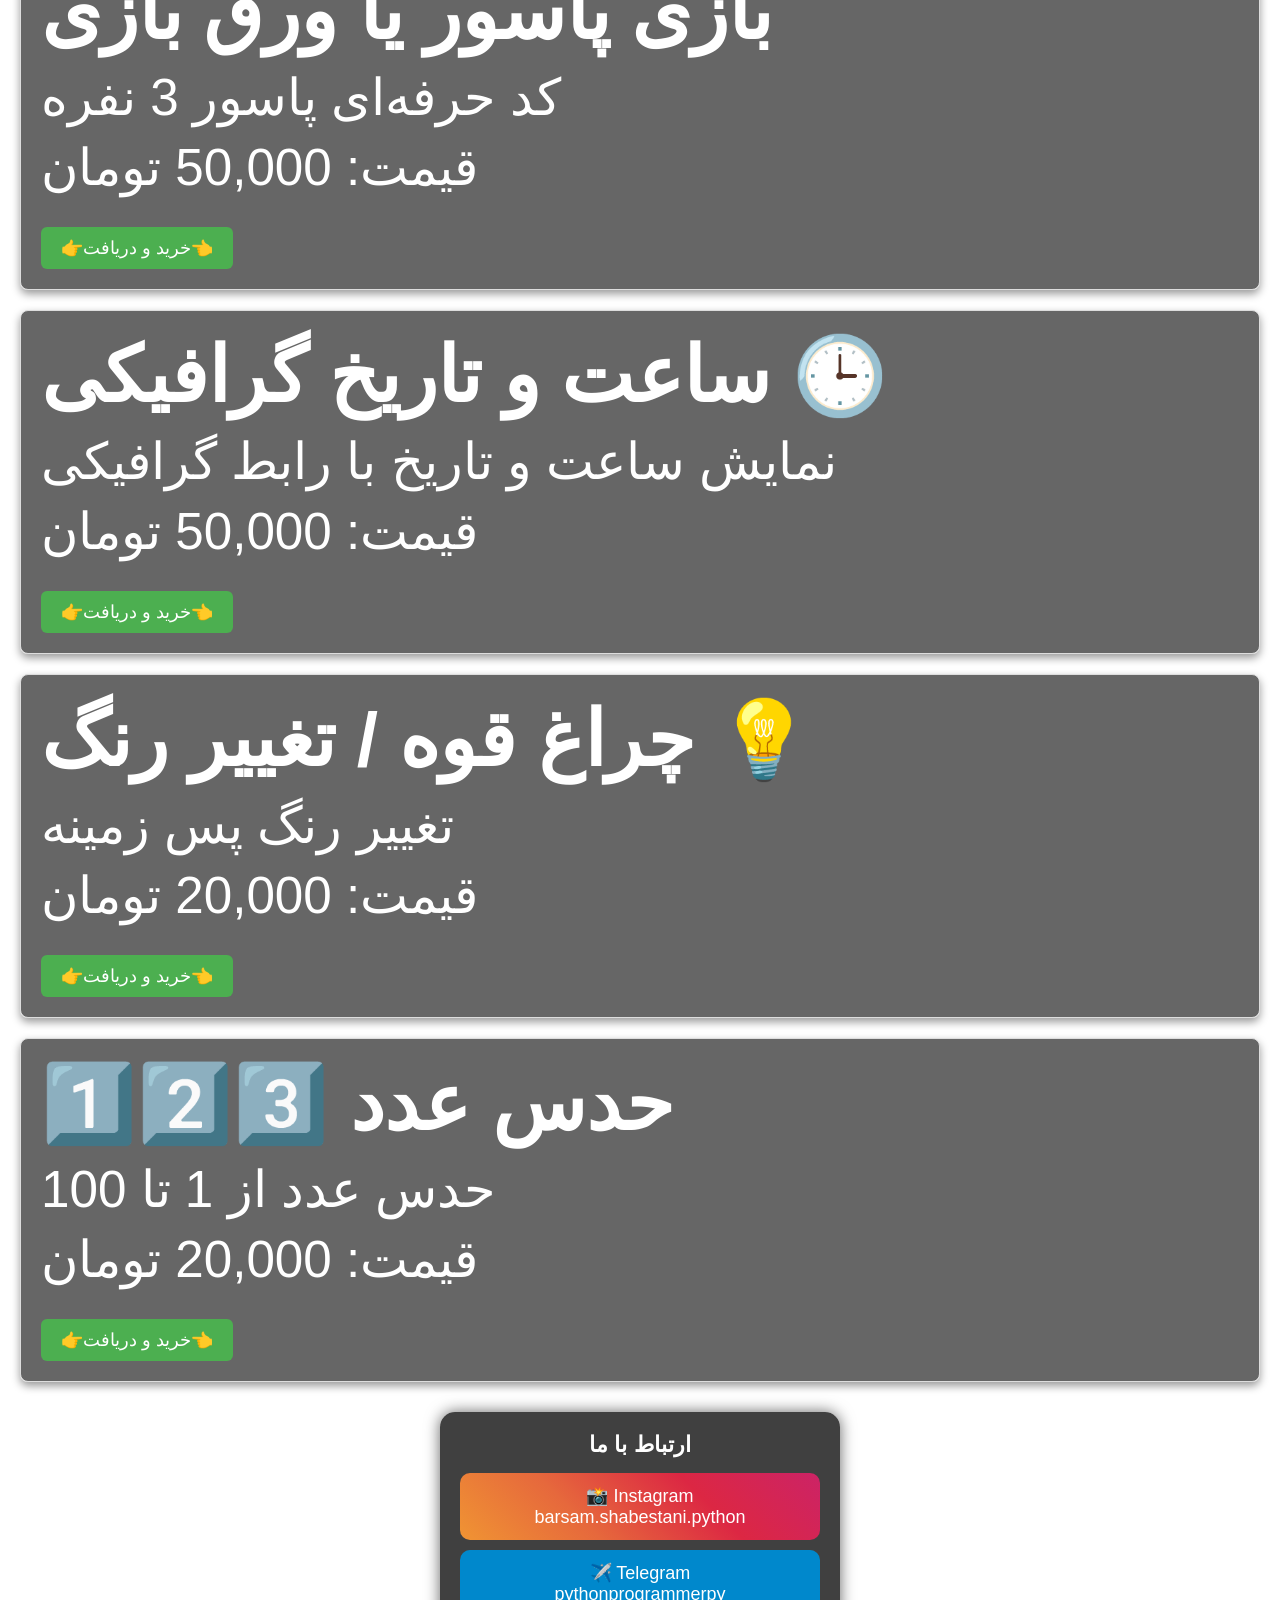
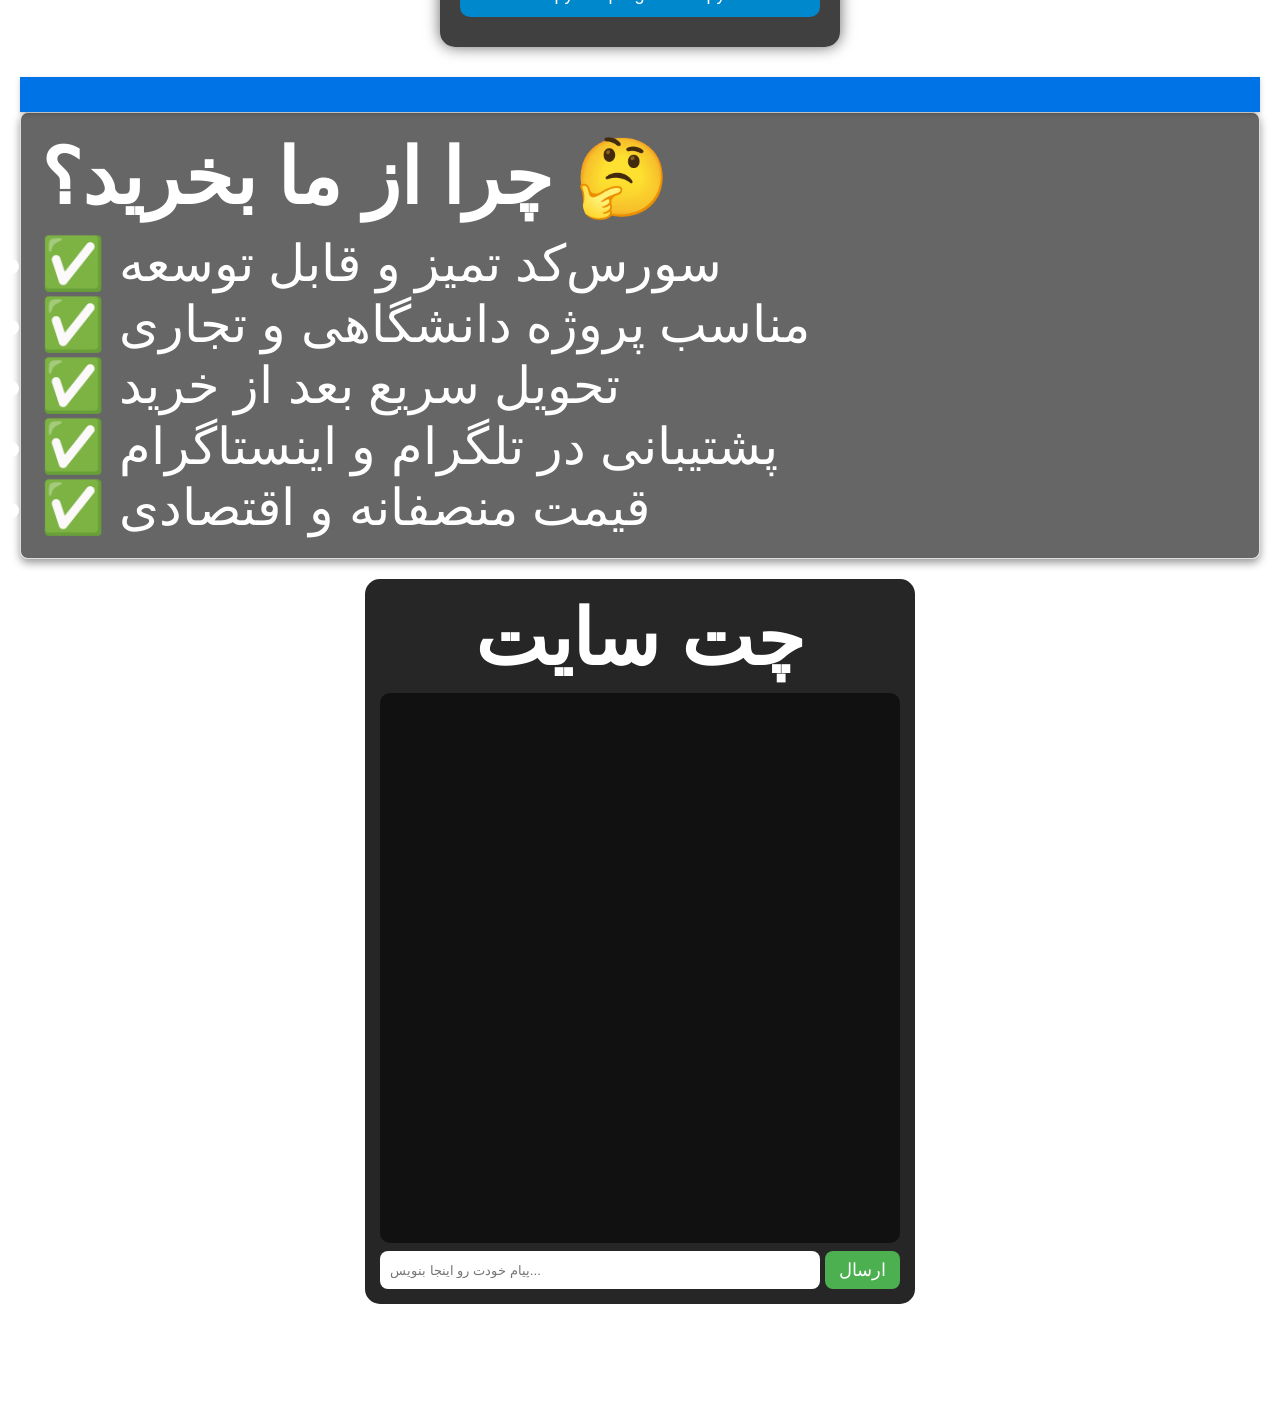
==== commit e267dc3e: "Update index.html" ====
--- a/index.html
+++ b/index.html
@@ -202,11 +202,15 @@
   <h2>کد بازی مارپله واقعی 🎲🐍</h2>
   <p>سورس کامل بازی مارپله اصلی با گرافیک، صدا، دونفره و جدول رکورد</p>
   <p>قیمت: 200,000 تومان</p>
- <a href="checkout.html" onclick="addToCart(); return false;">
-  <button>👉خرید و دریافت👈</button>
-</a>
-</div>
-
+  <a href="contact.html"><button>👉خرید و دریافت👈</button></a>
+</div>
+
+  <div class="product-card">
+  <h2>کد سایت خام</h2>
+  <p>کد سایت خام که خودتون میتوند به صورت دلخواه توش هرچی دوست دارید اضاقه کنید</p>
+  <p>قیمت: 250,000 تومان</p>
+  <a href="contact.html"><button>👉خرید و دریافت👈</button></a>
+</div>
   
 <div class="product-card">
   <h2>ماشین حساب پایتون (Tkinter)</h2>
@@ -220,7 +224,7 @@
   <h2>کد سنگ کاغذ قیچی</h2>
   <p>سرویس کامل سنگ کاغذ قیچی</p>
   <p>قیمت: 100,000 تومان</p>
- <a href="contact.html"><button>👉خرید و دریافت👈</button></a>
+  <a href="contact.html"><button>👉خرید و دریافت👈</button></a>
 </div>
 
   
@@ -228,7 +232,7 @@
   <h2>بازی پلتفرمر آدمک – نسخه سخت و حرفه‌ای</h2>
   <p>یک بازی چالش‌برانگیز با کنترل دقیق، مراحل سخت و نقطه پایان مشخص. مناسب برای سایت‌هایی که دنبال یک بازی متفاوت و هیجانی هستند.</p>
   <p>قیمت: 100,000 تومان</p>
- <a href="contact.html"><button>👉خرید و دریافت👈</button></a>
+  <a href="contact.html"><button>👉خرید و دریافت👈</button></a>
 </div>
 
   
@@ -236,7 +240,7 @@
   <h2> بازی زدن به هدف </h2>
   <p>یک بازی چالش‌برانگیز با کنترل دقیق، مراحل سخت  مناسب برای سایت‌هایی که دنبال یک بازی متفاوت و هیجانی هستند.</p>
   <p>قیمت: 100,000 تومان</p>
- <a href="contact.html"><button>👉خرید و دریافت👈</button></a>
+  <a href="contact.html"><button>👉خرید و دریافت👈</button></a>
 </div>
 
   
@@ -244,7 +248,7 @@
   <h2>قیمت لحظه ای طلا و دلار</h2>
   <p>سرویس کامل قیمت لحظه طلا و دلار</p>
   <p>قیمت: 50,000 تومان</p>
- <a href="contact.html"><button>👉خرید و دریافت👈</button></a>
+  <a href="contact.html"><button>👉خرید و دریافت👈</button></a>
 </div>
 
   
@@ -252,7 +256,7 @@
   <h2>سرویس پیش‌بینی آب و هوا 🌤️</h2>
   <p>کد حرفه‌ای پایتون برای مشاهده آب و هوای شهر</p>
   <p>قیمت: 50,000 تومان</p>
-<a href="contact.html"><button>👉خرید و دریافت👈</button></a>
+  <a href="contact.html"><button>👉خرید و دریافت👈</button></a>
 </div>
 
   
@@ -260,7 +264,7 @@
   <h2> بازی پاسور یا ورق بازی </h2>
   <p>کد حرفه‌ای پاسور 3 نفره </p>
   <p>قیمت: 50,000 تومان</p>
- <a href="contact.html"><button>👉خرید و دریافت👈</button></a>
+  <a href="contact.html"><button>👉خرید و دریافت👈</button></a>
 </div>
 
 
@@ -268,7 +272,7 @@
   <h2>ساعت و تاریخ گرافیکی 🕒</h2>
   <p>نمایش ساعت و تاریخ با رابط گرافیکی</p>
   <p>قیمت: 50,000 تومان</p>
- <a href="contact.html"><button>👉خرید و دریافت👈</button></a>
+  <a href="contact.html"><button>👉خرید و دریافت👈</button></a>
 </div>
 
   
@@ -276,7 +280,7 @@
   <h2>چراغ قوه / تغییر رنگ 💡</h2>
   <p>تغییر رنگ پس زمینه </p>
   <p>قیمت: 20,000 تومان</p>
- <a href="contact.html"><button>👉خرید و دریافت👈</button></a>
+  <a href="contact.html"><button>👉خرید و دریافت👈</button></a>
 </div>
 
  
@@ -284,7 +288,7 @@
   <h2>حدس عدد 1️⃣2️⃣3️⃣</h2>
   <p> حدس عدد از 1 تا 100</p>
   <p>قیمت: 20,000 تومان</p>
- <a href="contact.html"><button>👉خرید و دریافت👈</button></a>
+  <a href="contact.html"><button>👉خرید و دریافت👈</button></a>
  </div>
 
  
@@ -524,3 +528,5 @@
 </html>
 
 
+
+
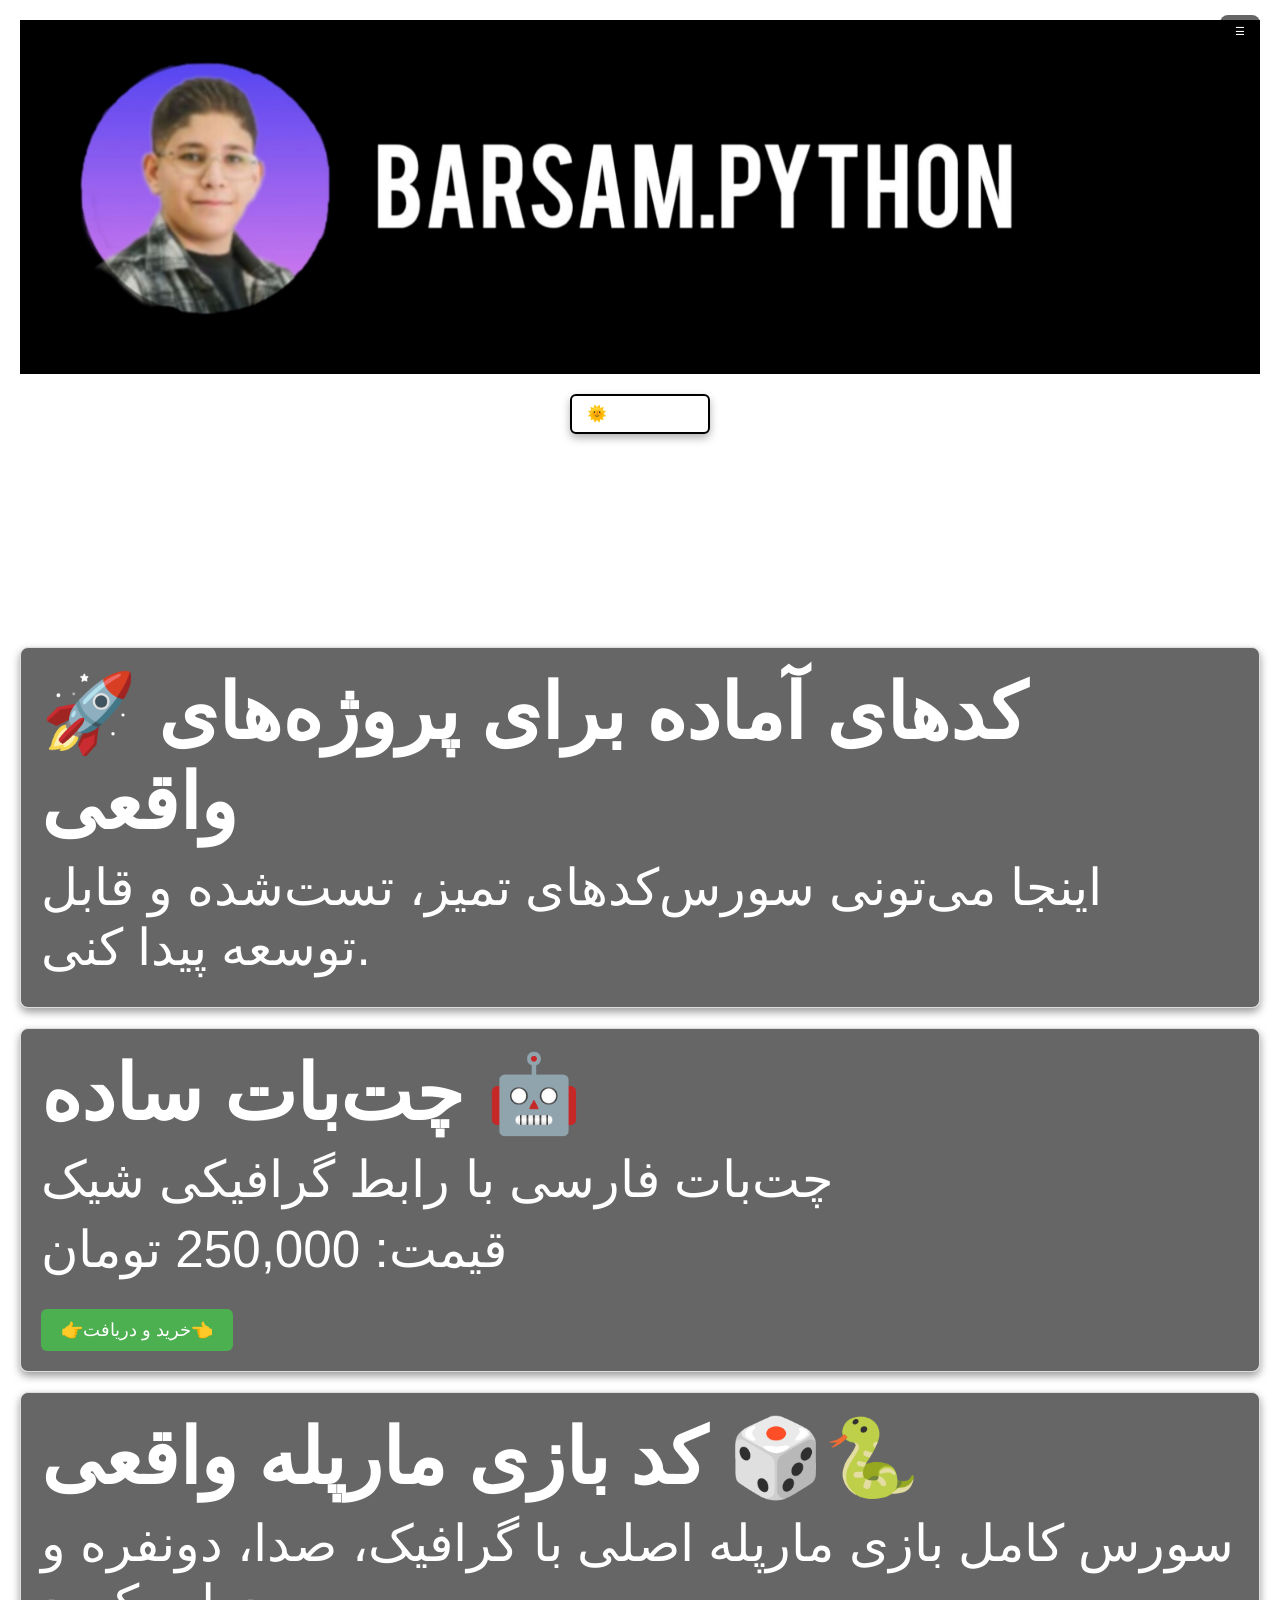
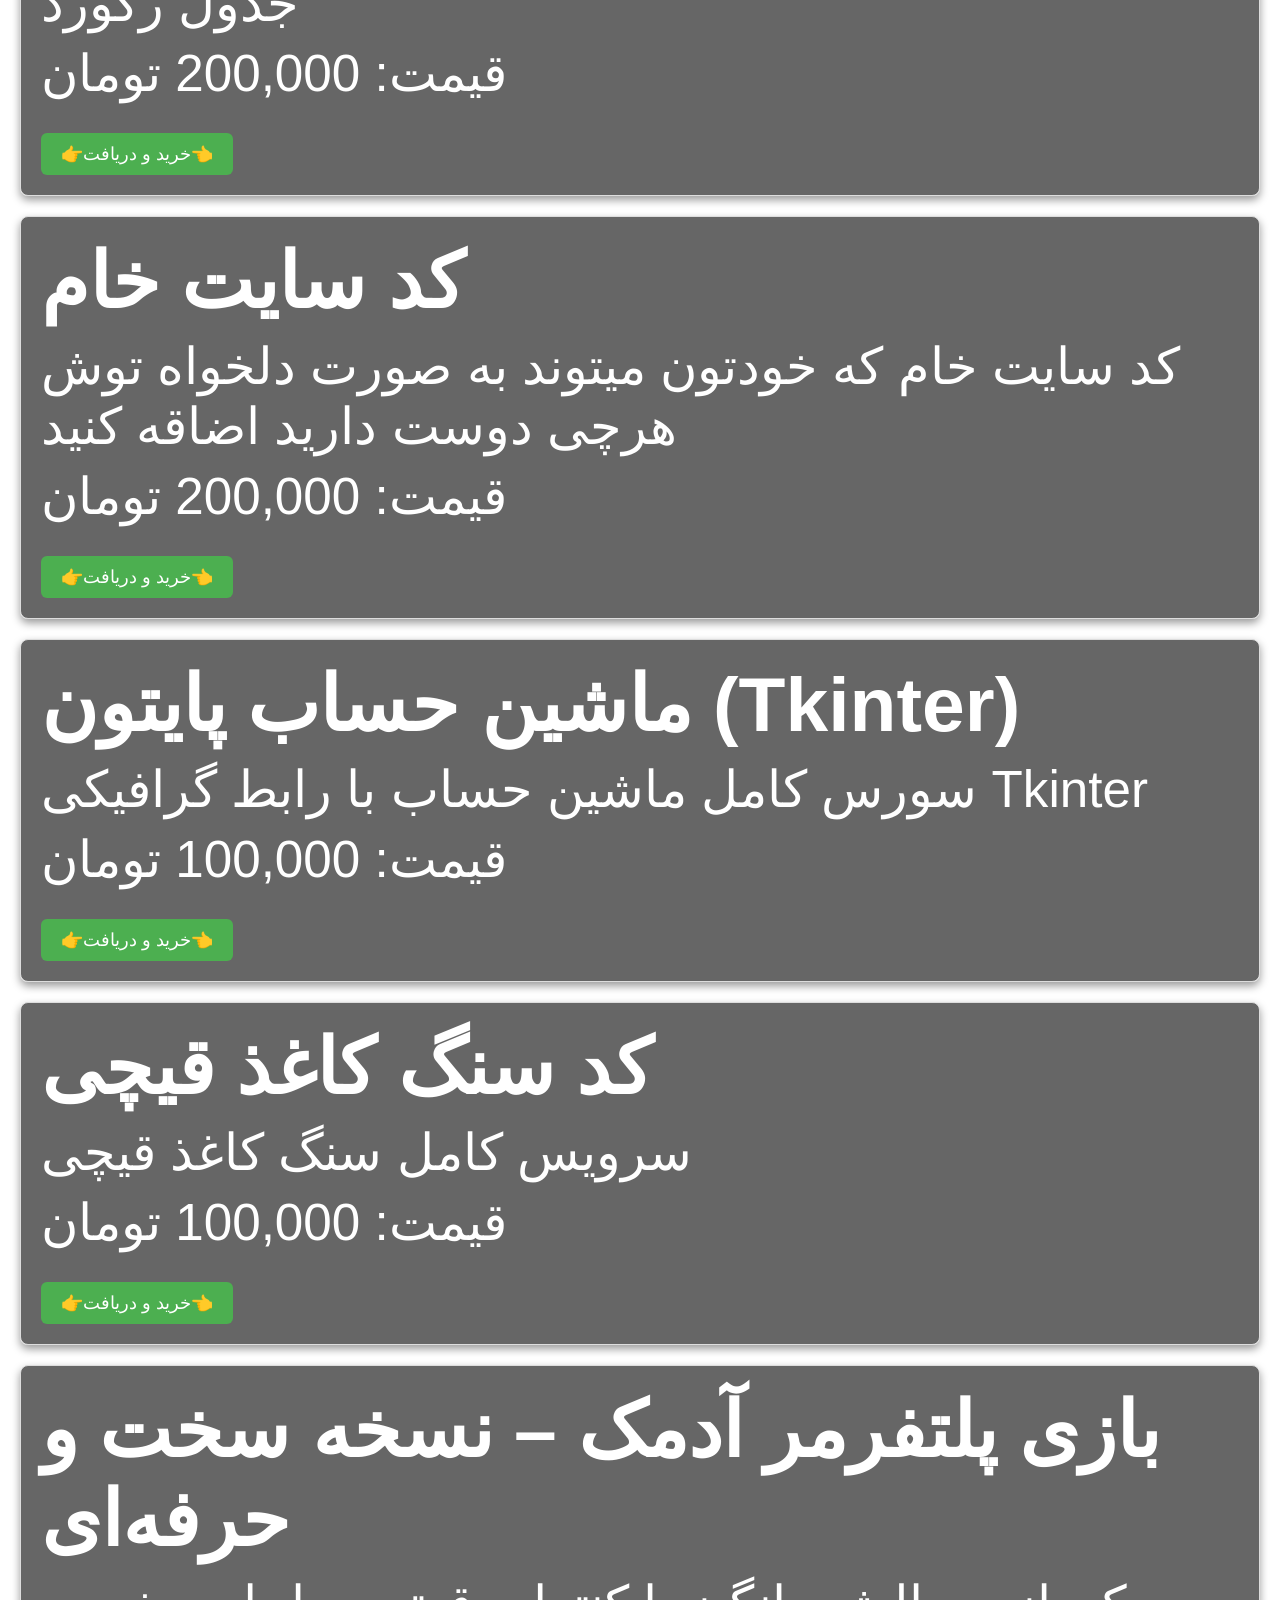
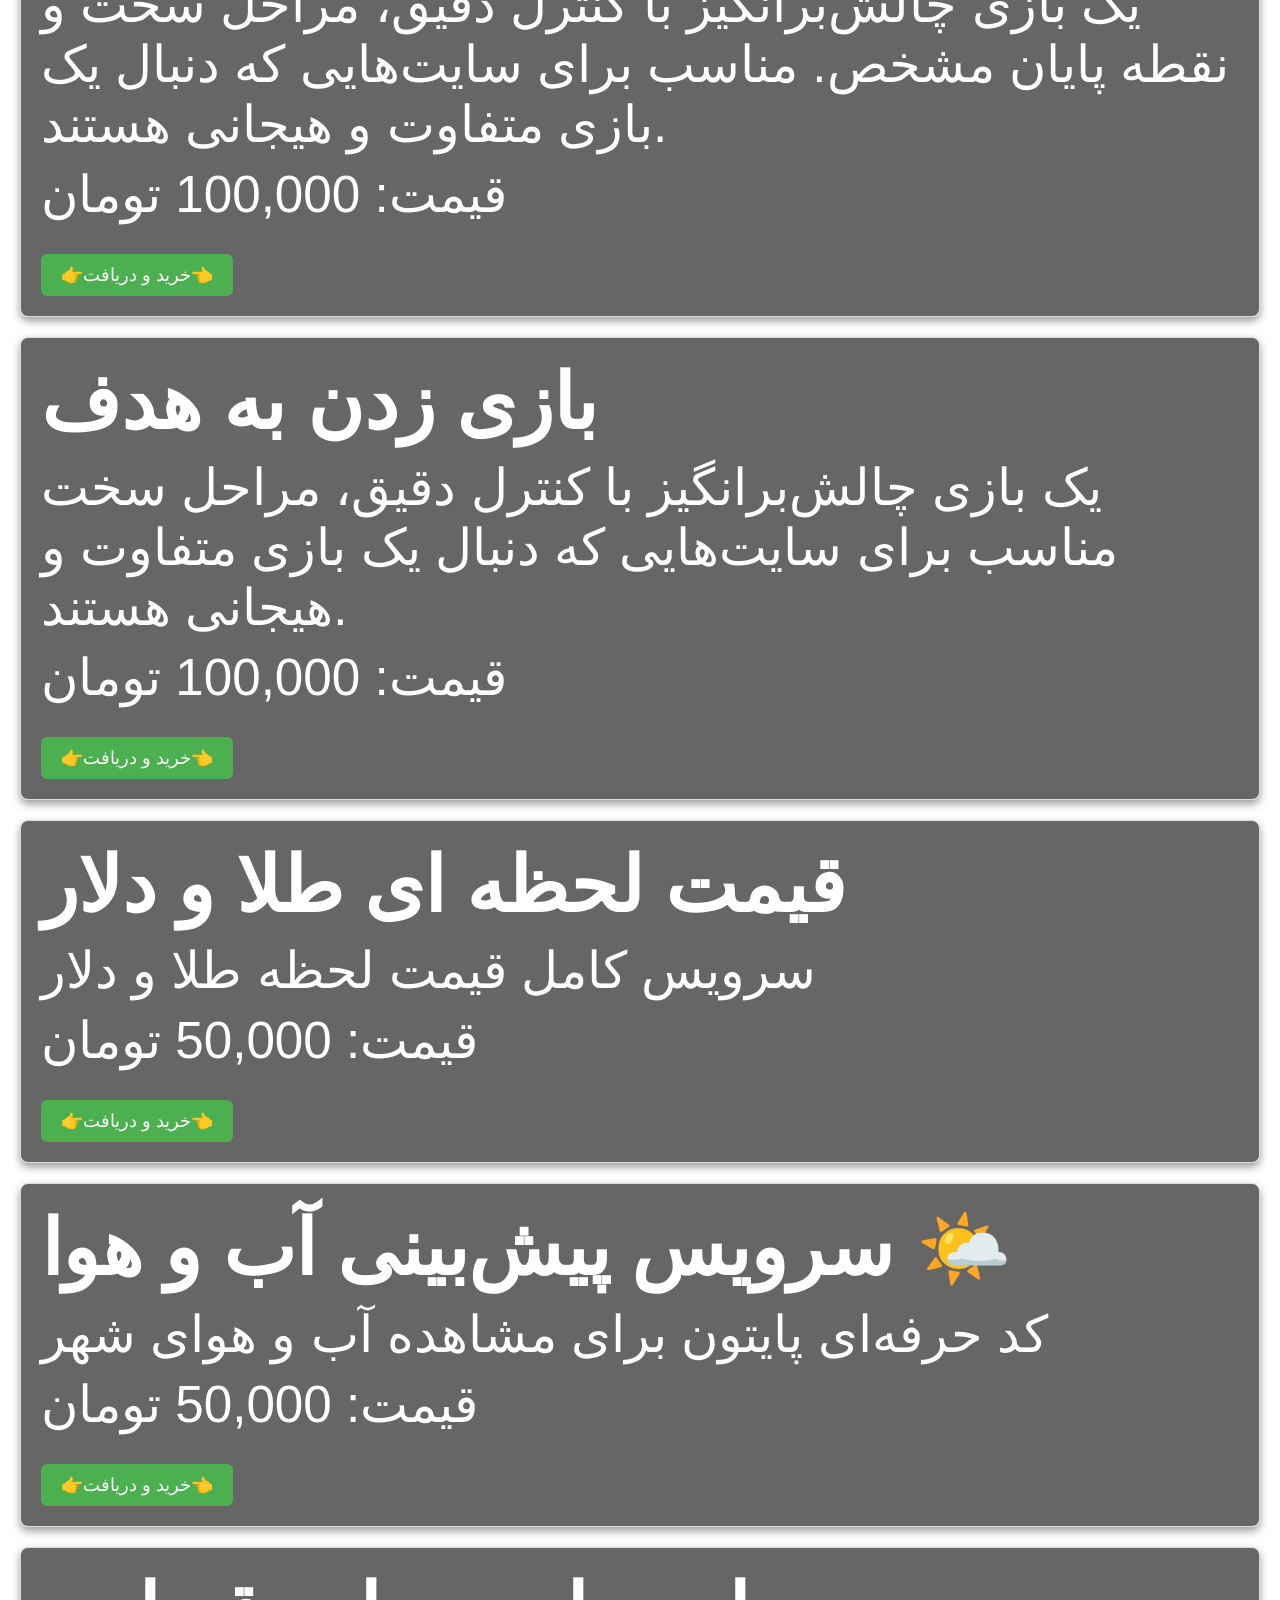
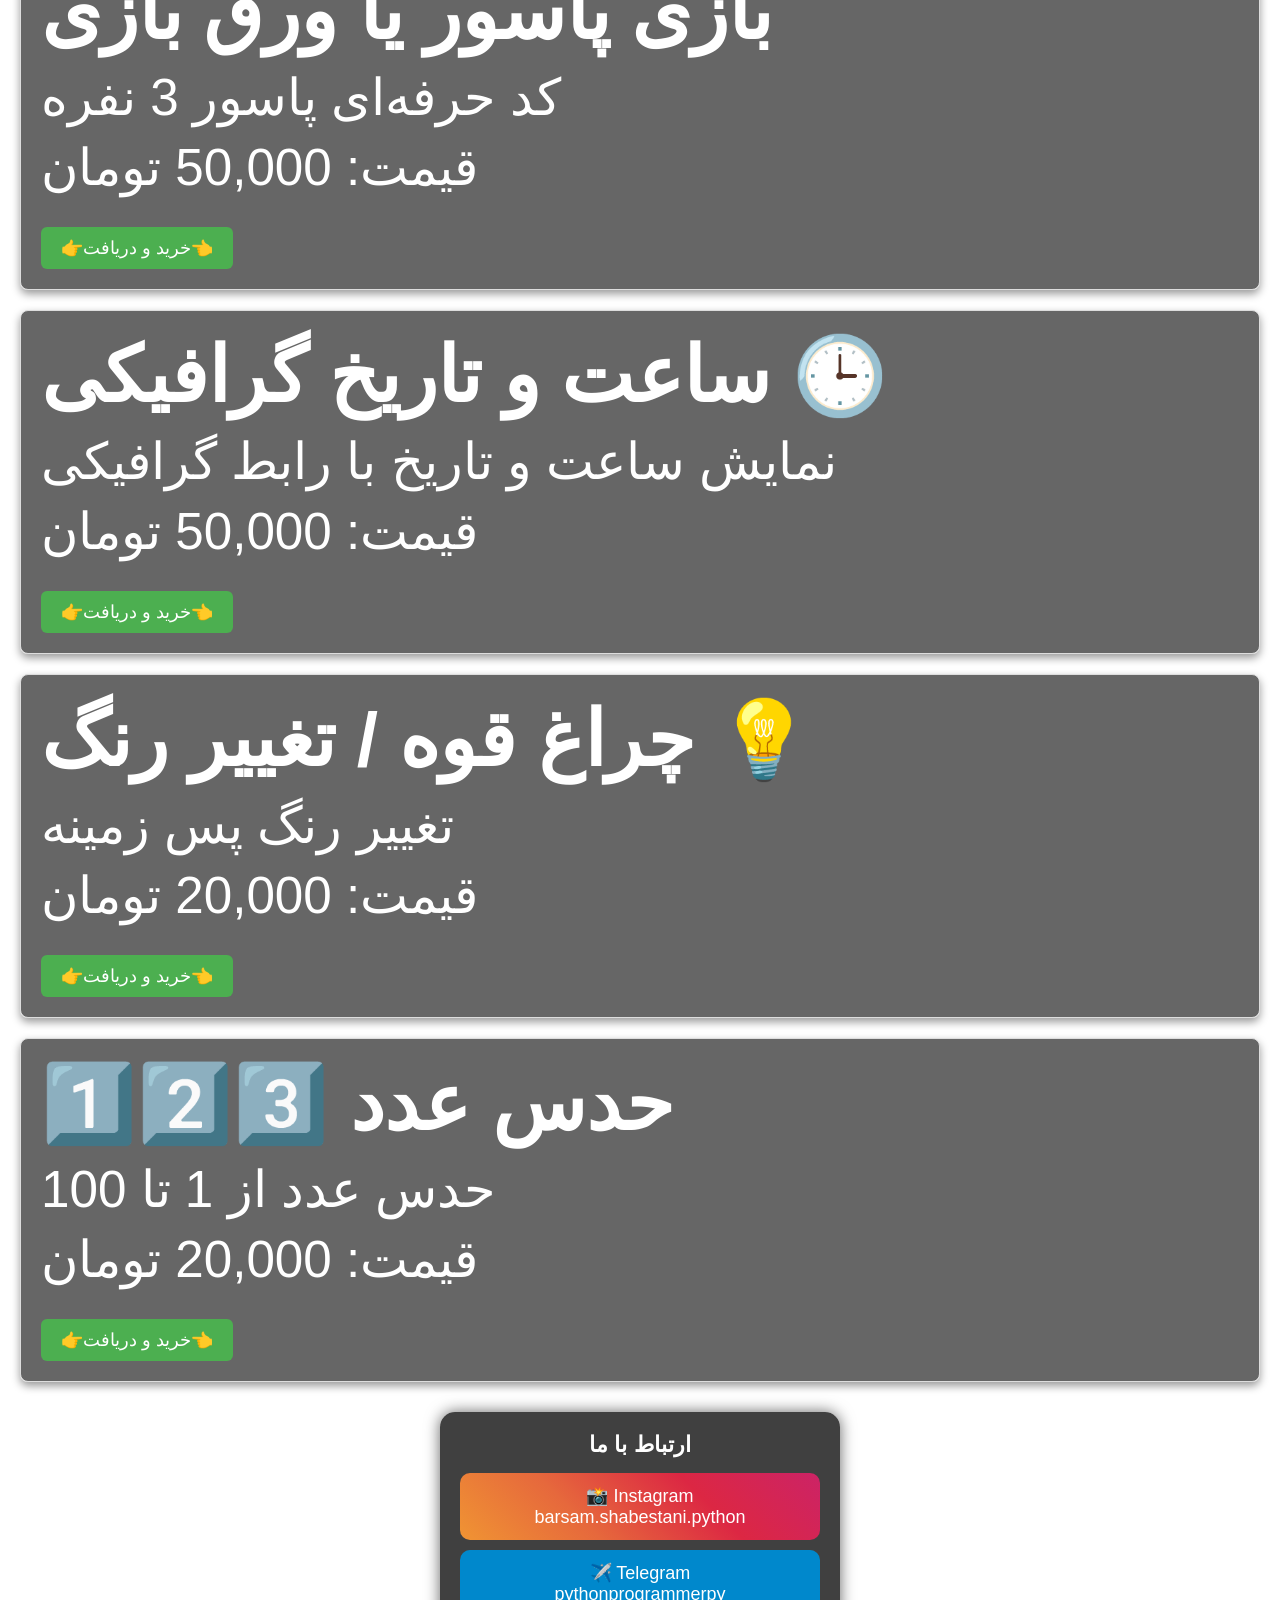
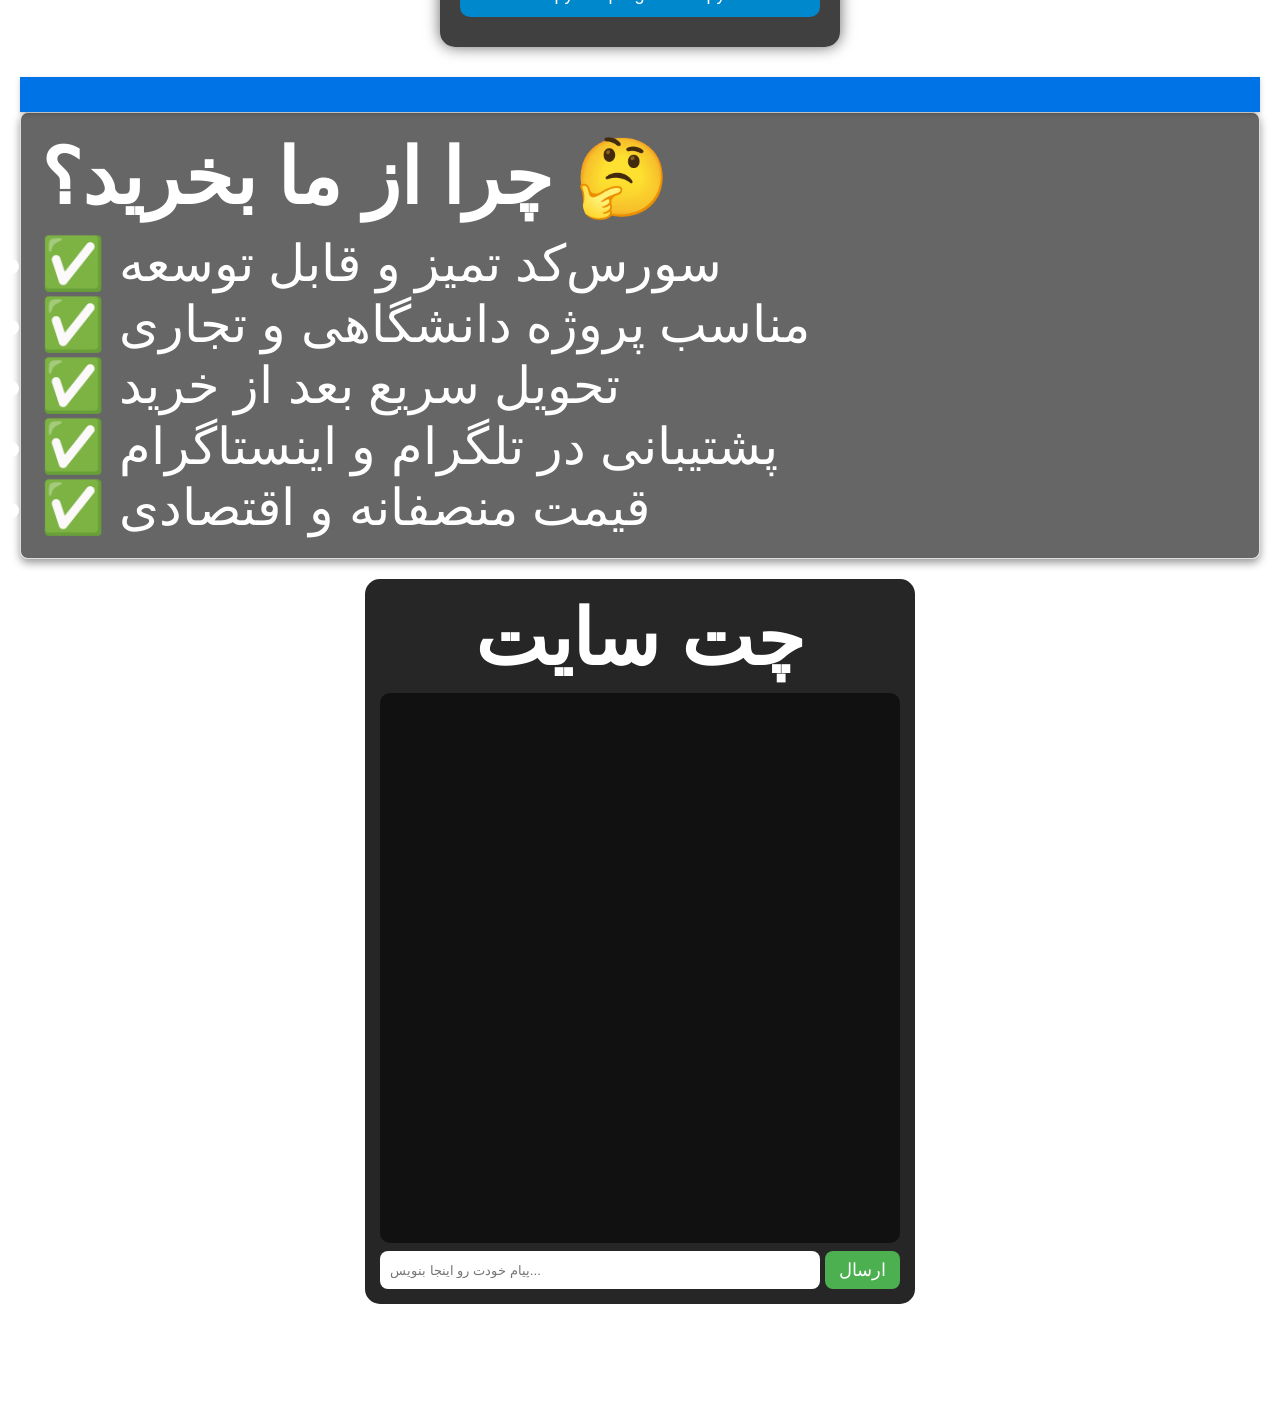
==== commit d4fa07b4: "Update index.html" ====
--- a/index.html
+++ b/index.html
@@ -208,7 +208,7 @@
   <div class="product-card">
   <h2>کد سایت خام</h2>
   <p>کد سایت خام که خودتون میتوند به صورت دلخواه توش هرچی دوست دارید اضاقه کنید</p>
-  <p>قیمت: 250,000 تومان</p>
+  <p>قیمت: 200,000 تومان</p>
   <a href="contact.html"><button>👉خرید و دریافت👈</button></a>
 </div>
   
@@ -530,3 +530,4 @@
 
 
 
+
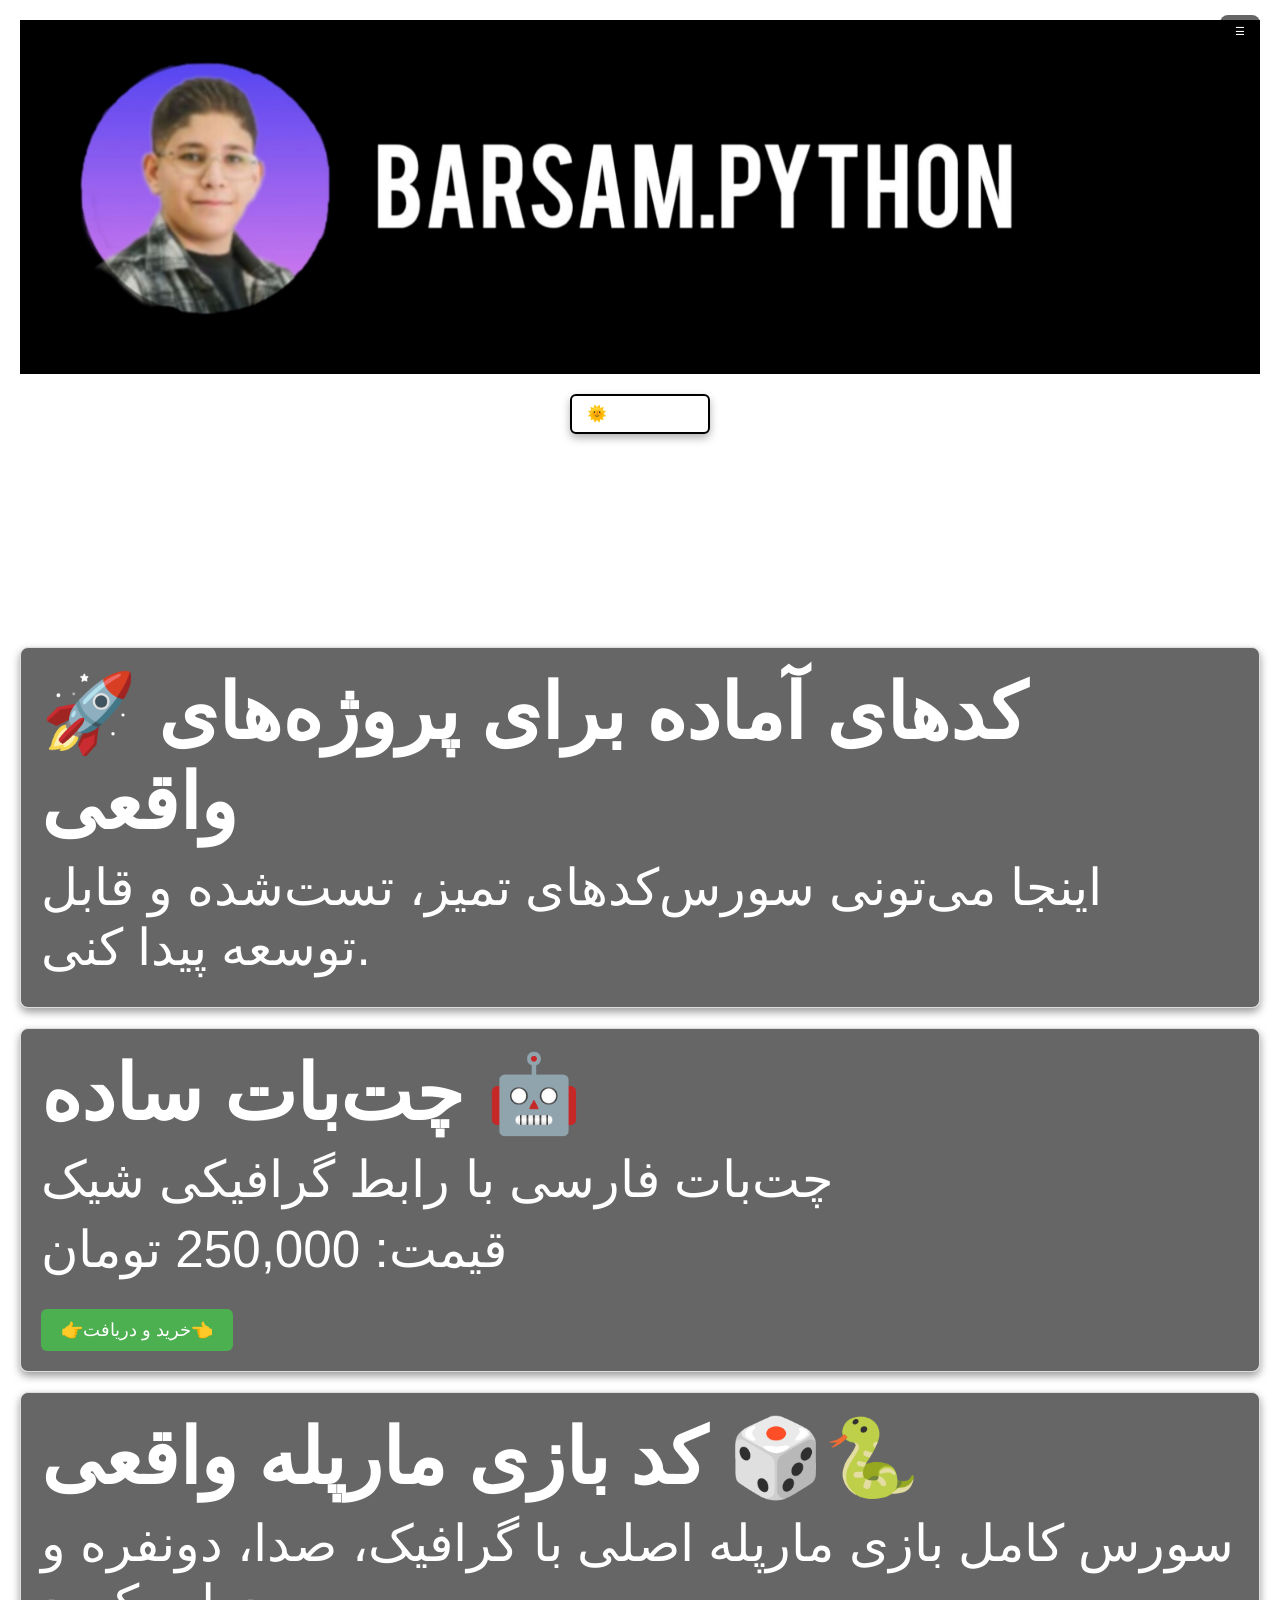
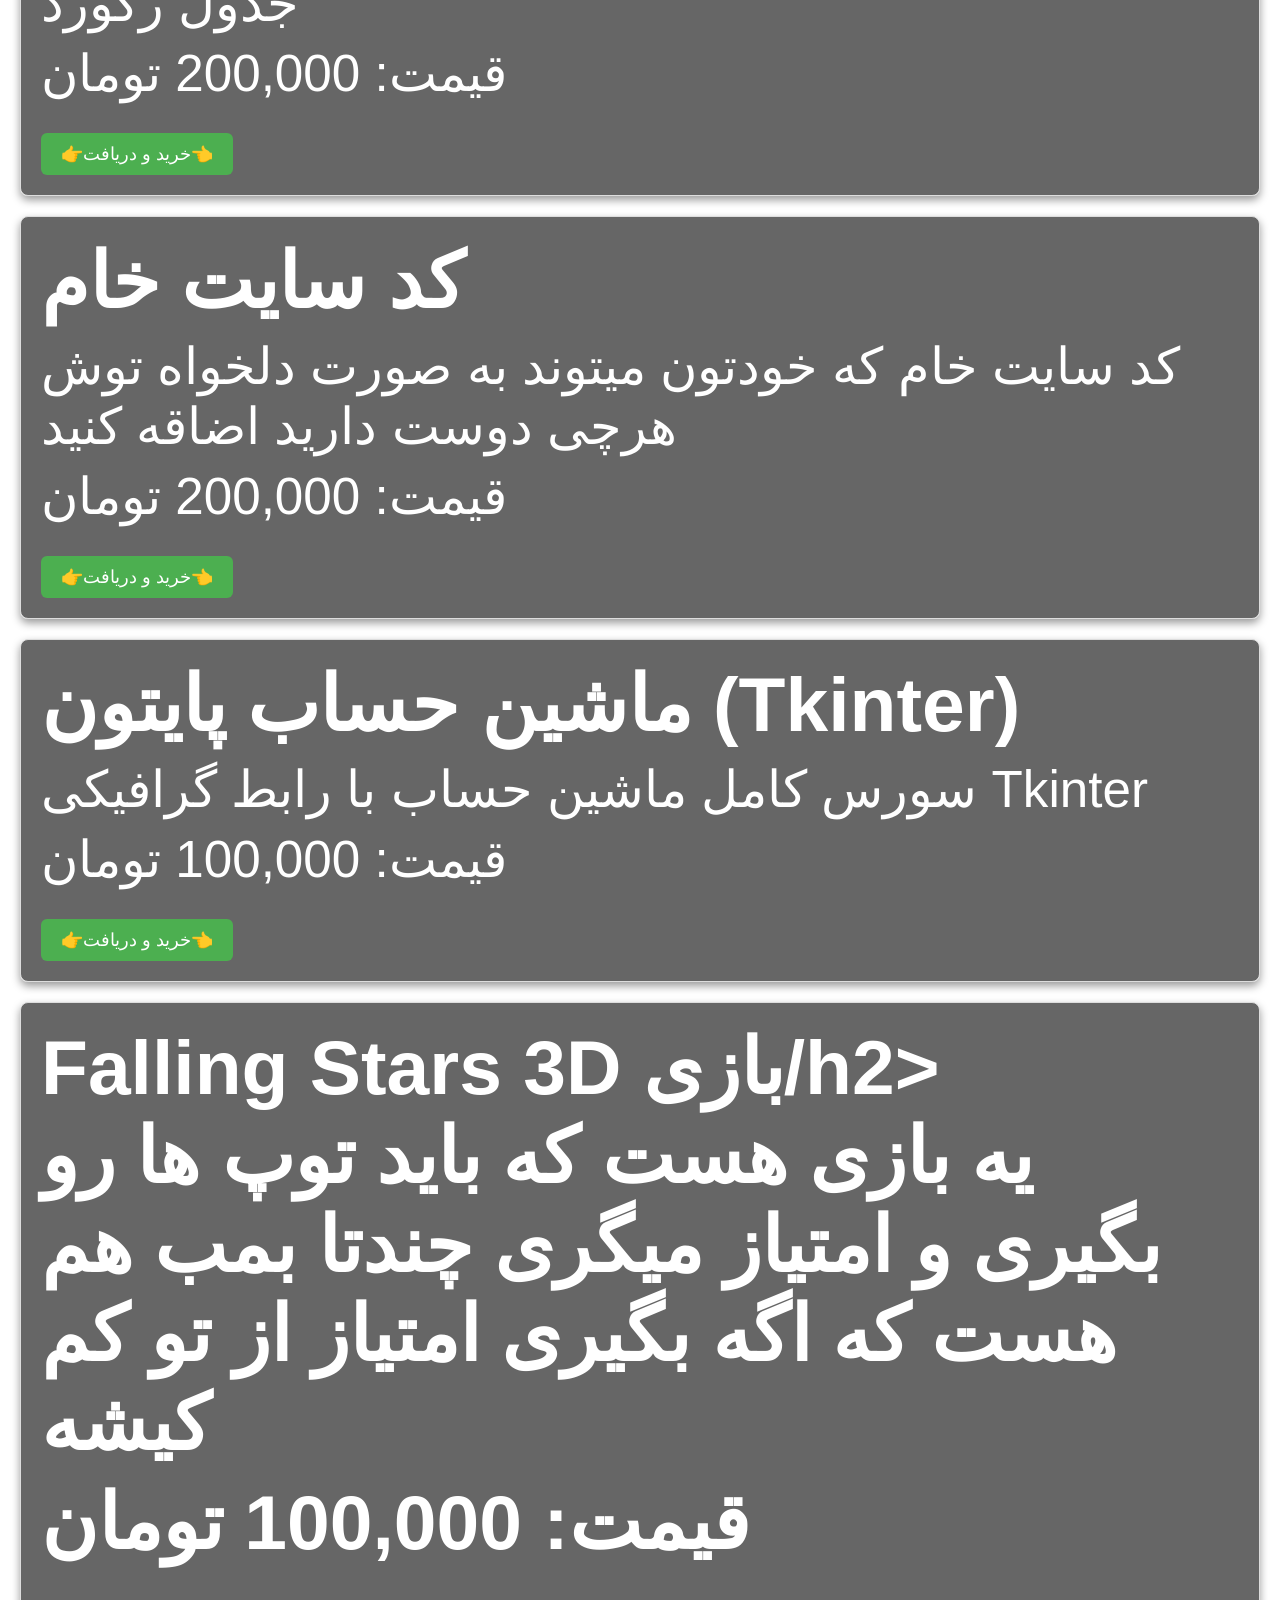
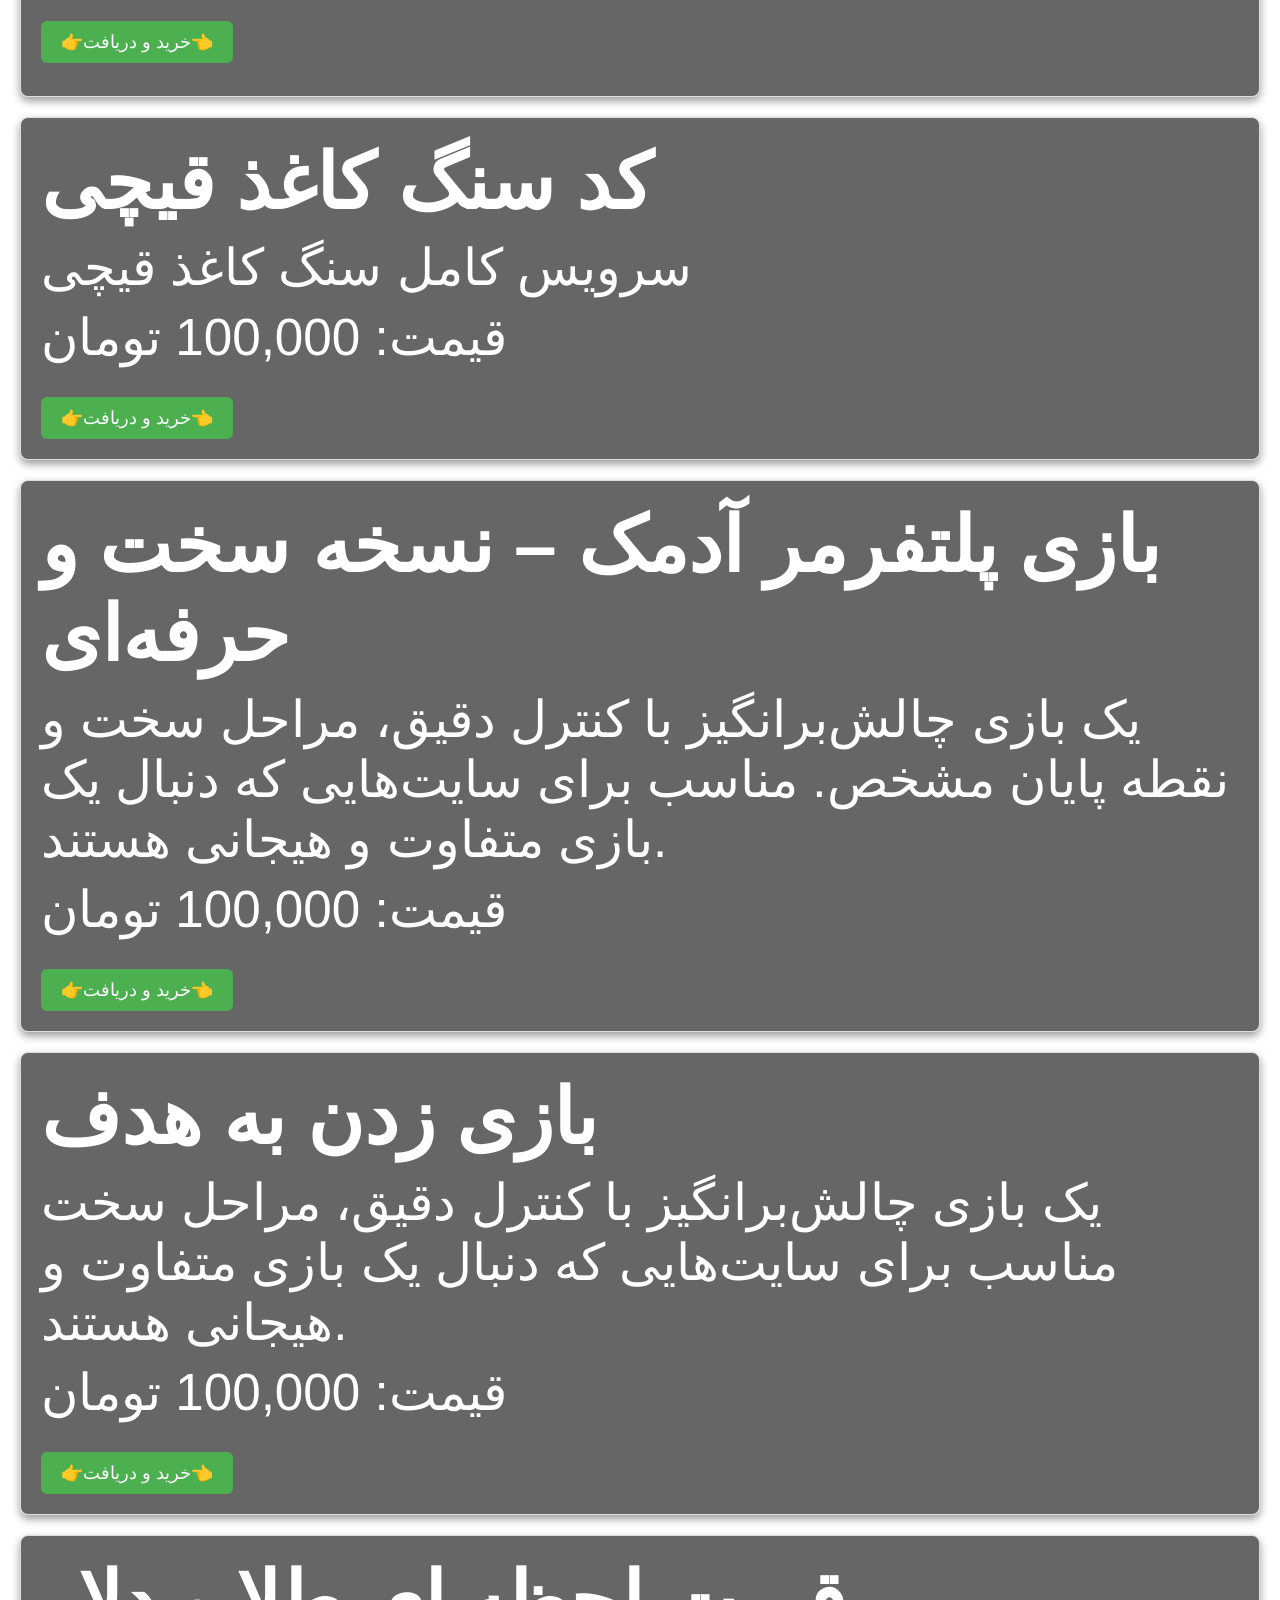
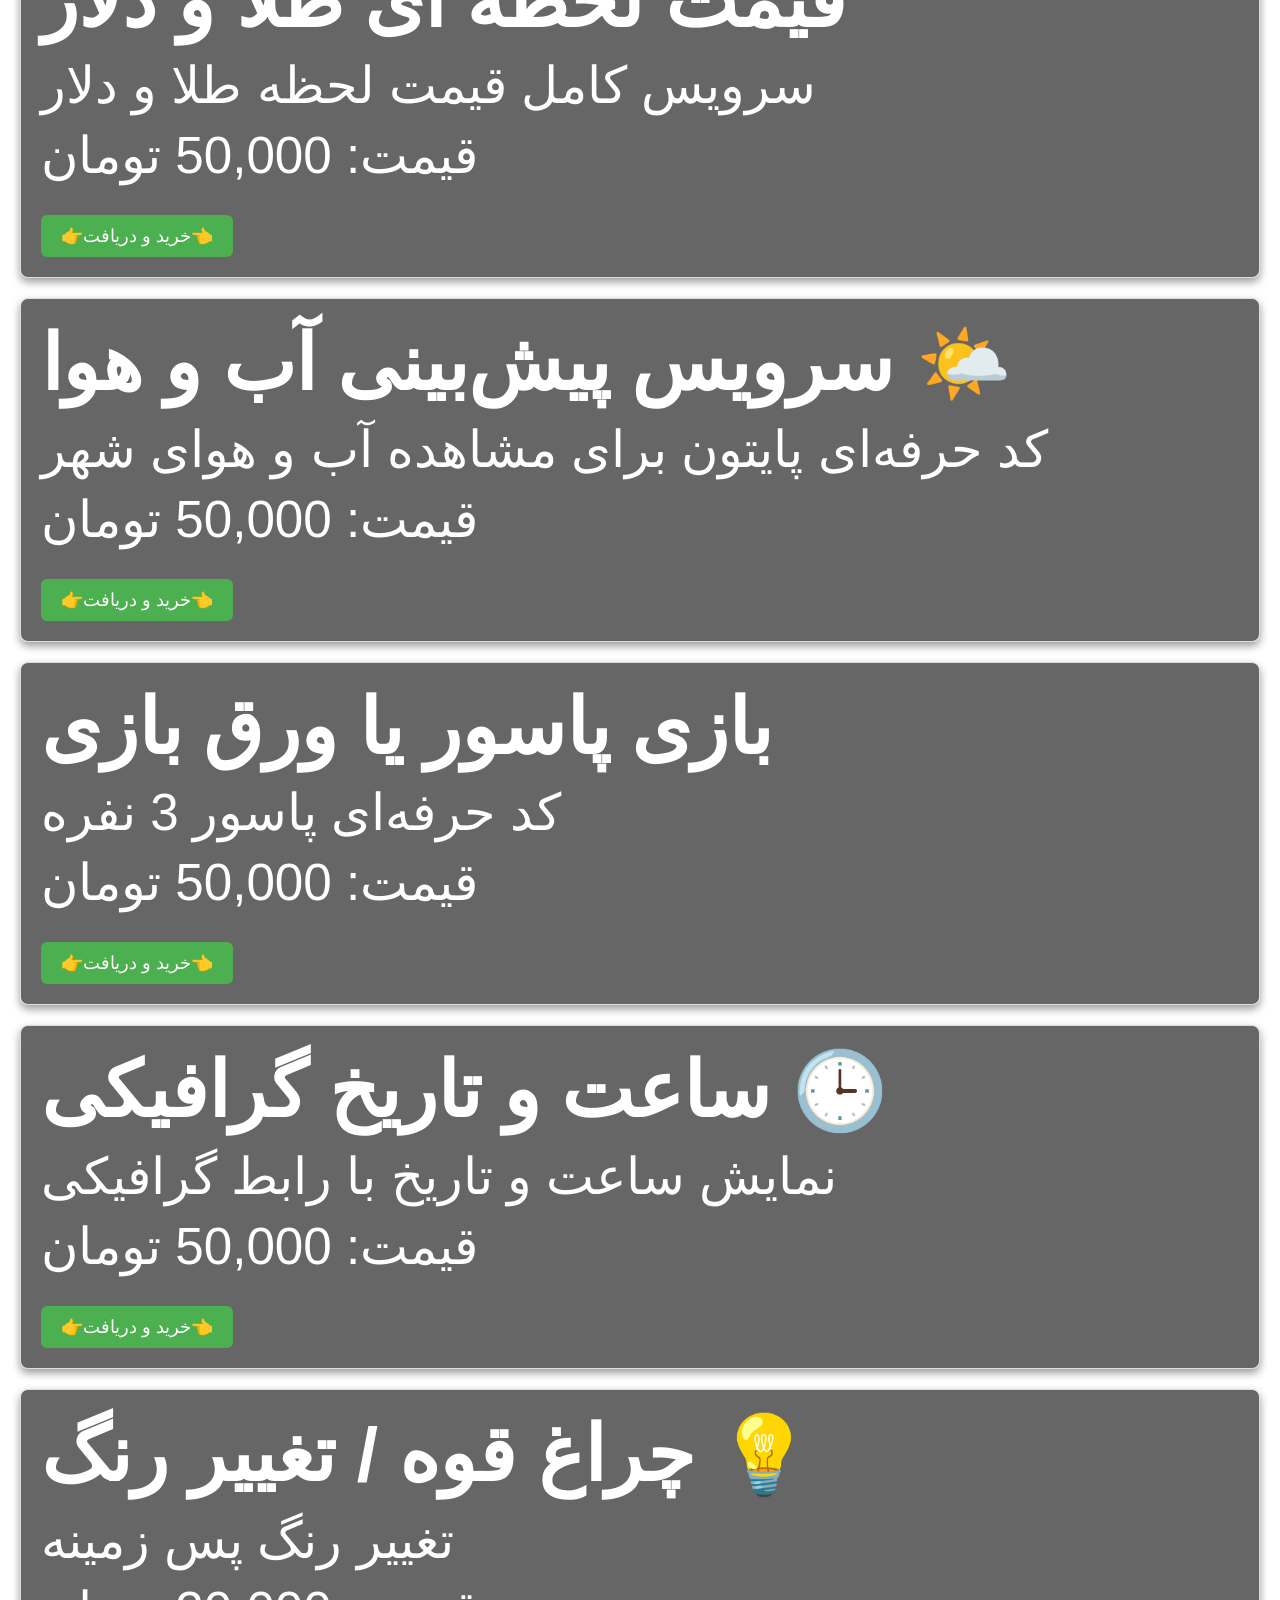
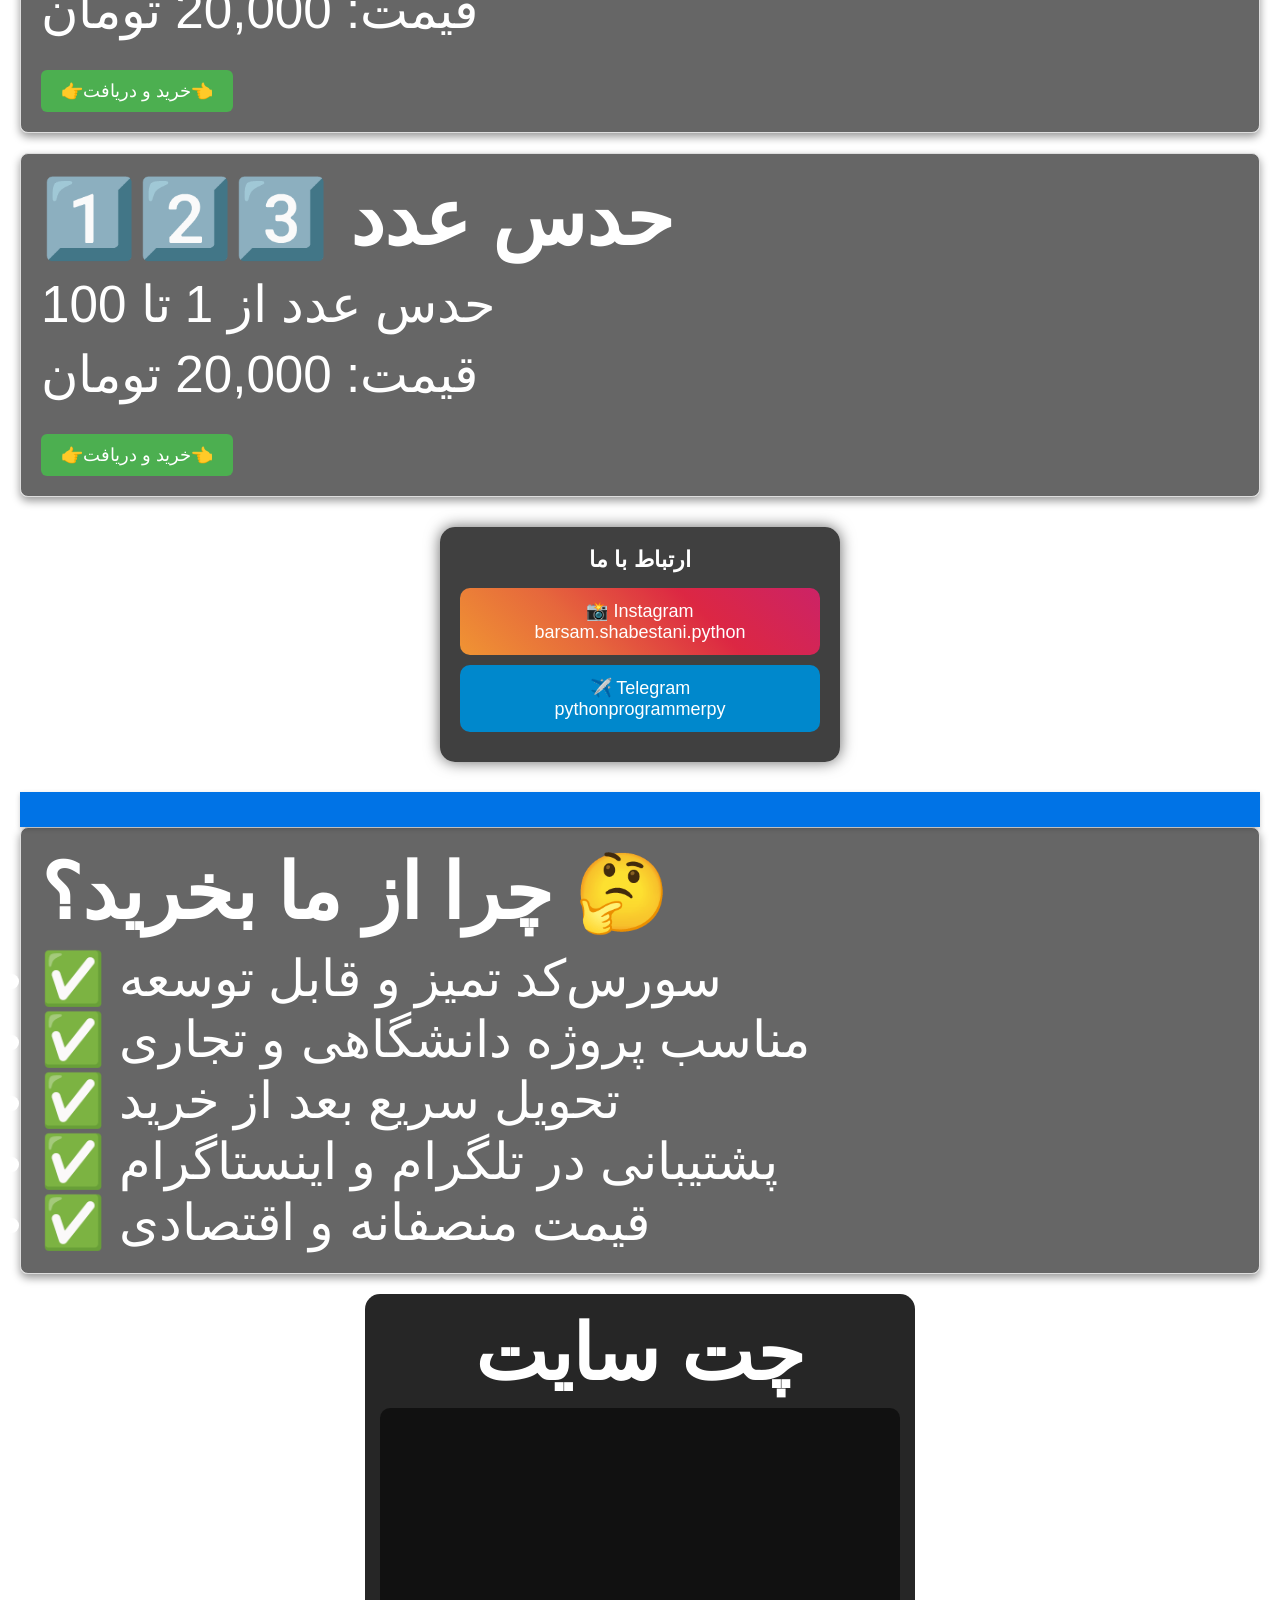
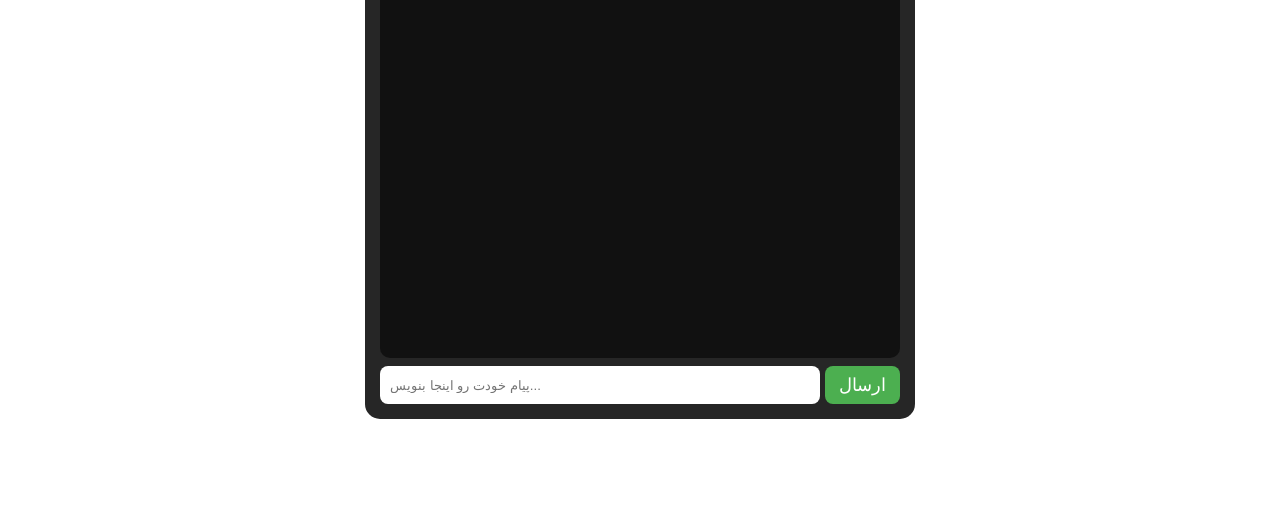
==== commit 26f26353: "Update index.html" ====
--- a/index.html
+++ b/index.html
@@ -218,6 +218,14 @@
   <p>قیمت: 100,000 تومان</p>
   <a href="contact.html"><button>👉خرید و دریافت👈</button></a>
 </div>
+
+<div class="product-card">
+  <h2>Falling Stars 3D بازی/h2>
+  <p>یه بازی هست که باید توپ ها رو بگیری و امتیاز میگری چندتا بمب هم هست که اگه بگیری امتیاز از تو کم کیشه </p>
+  <p>قیمت: 100,000 تومان</p>
+  <a href="contact.html"><button>👉خرید و دریافت👈</button></a>
+</div>
+  
 
   
 <div class="product-card">
@@ -531,3 +539,4 @@
 
 
 
+
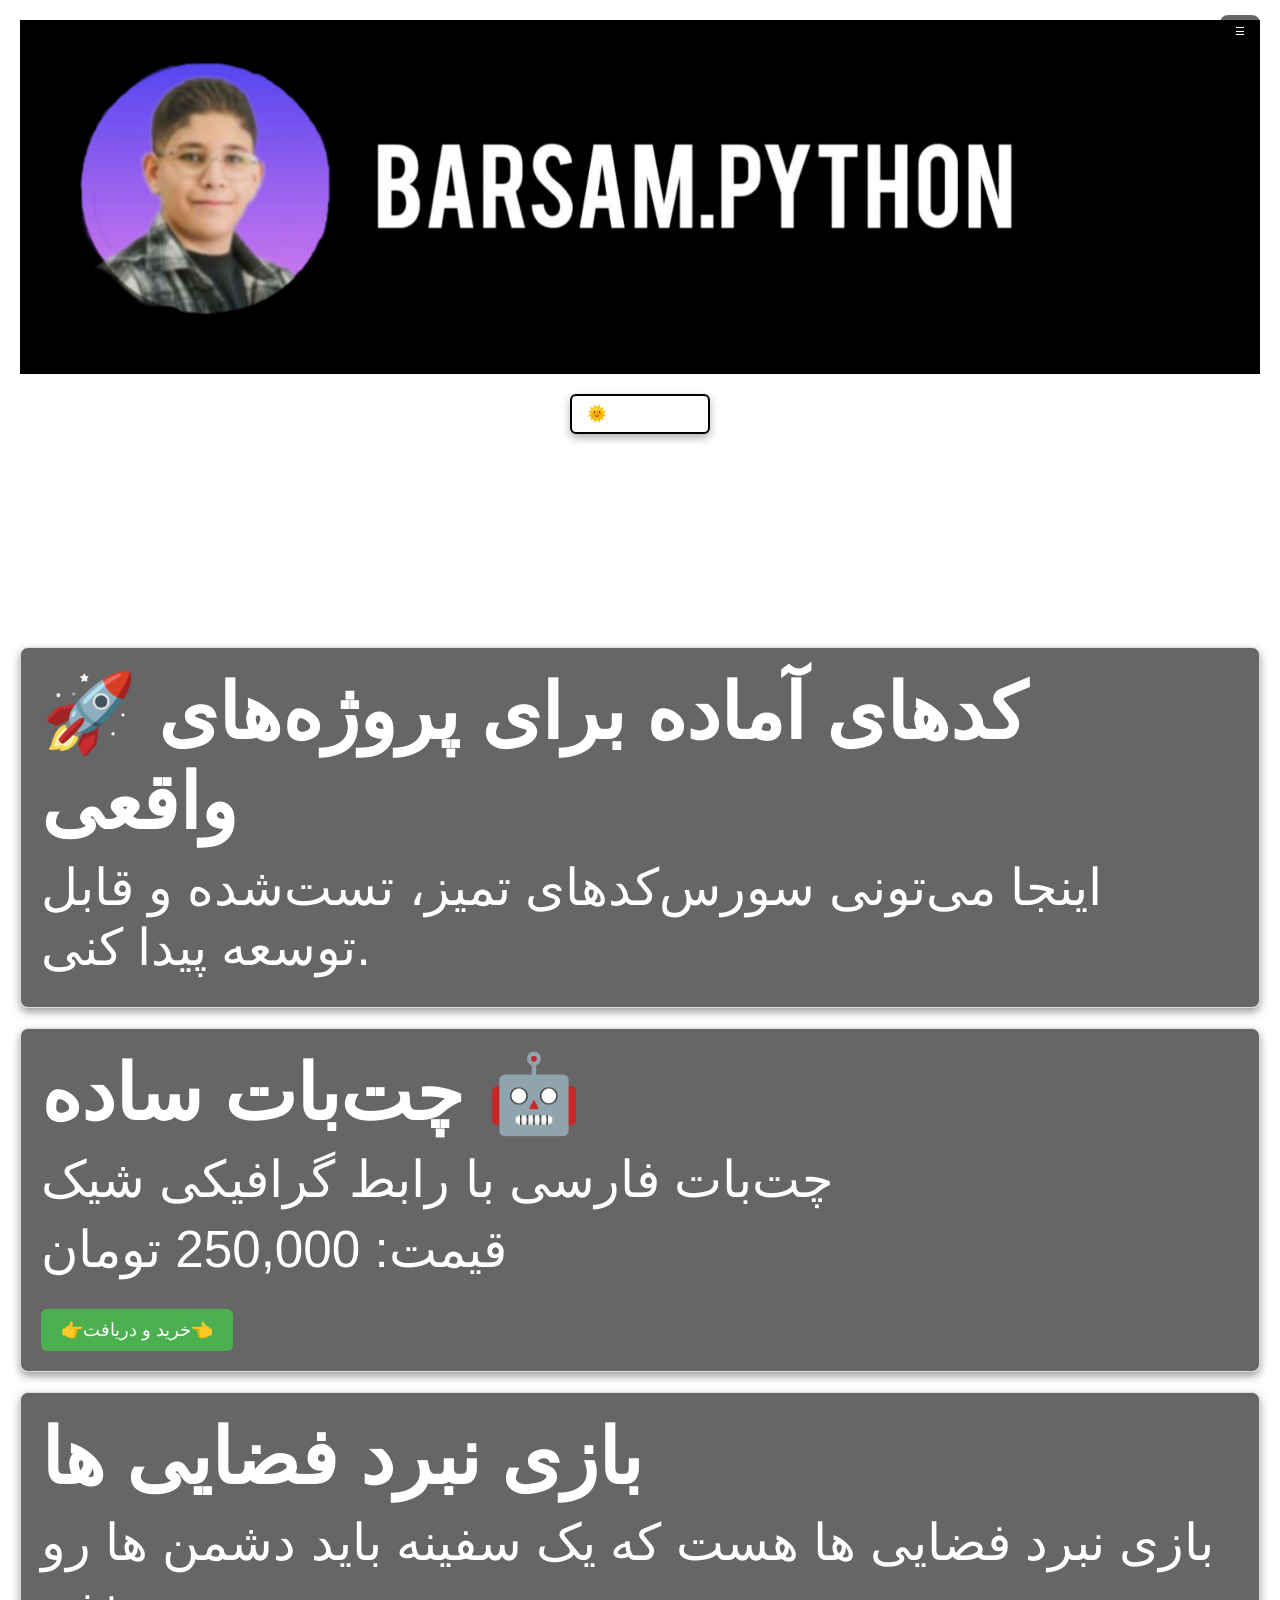
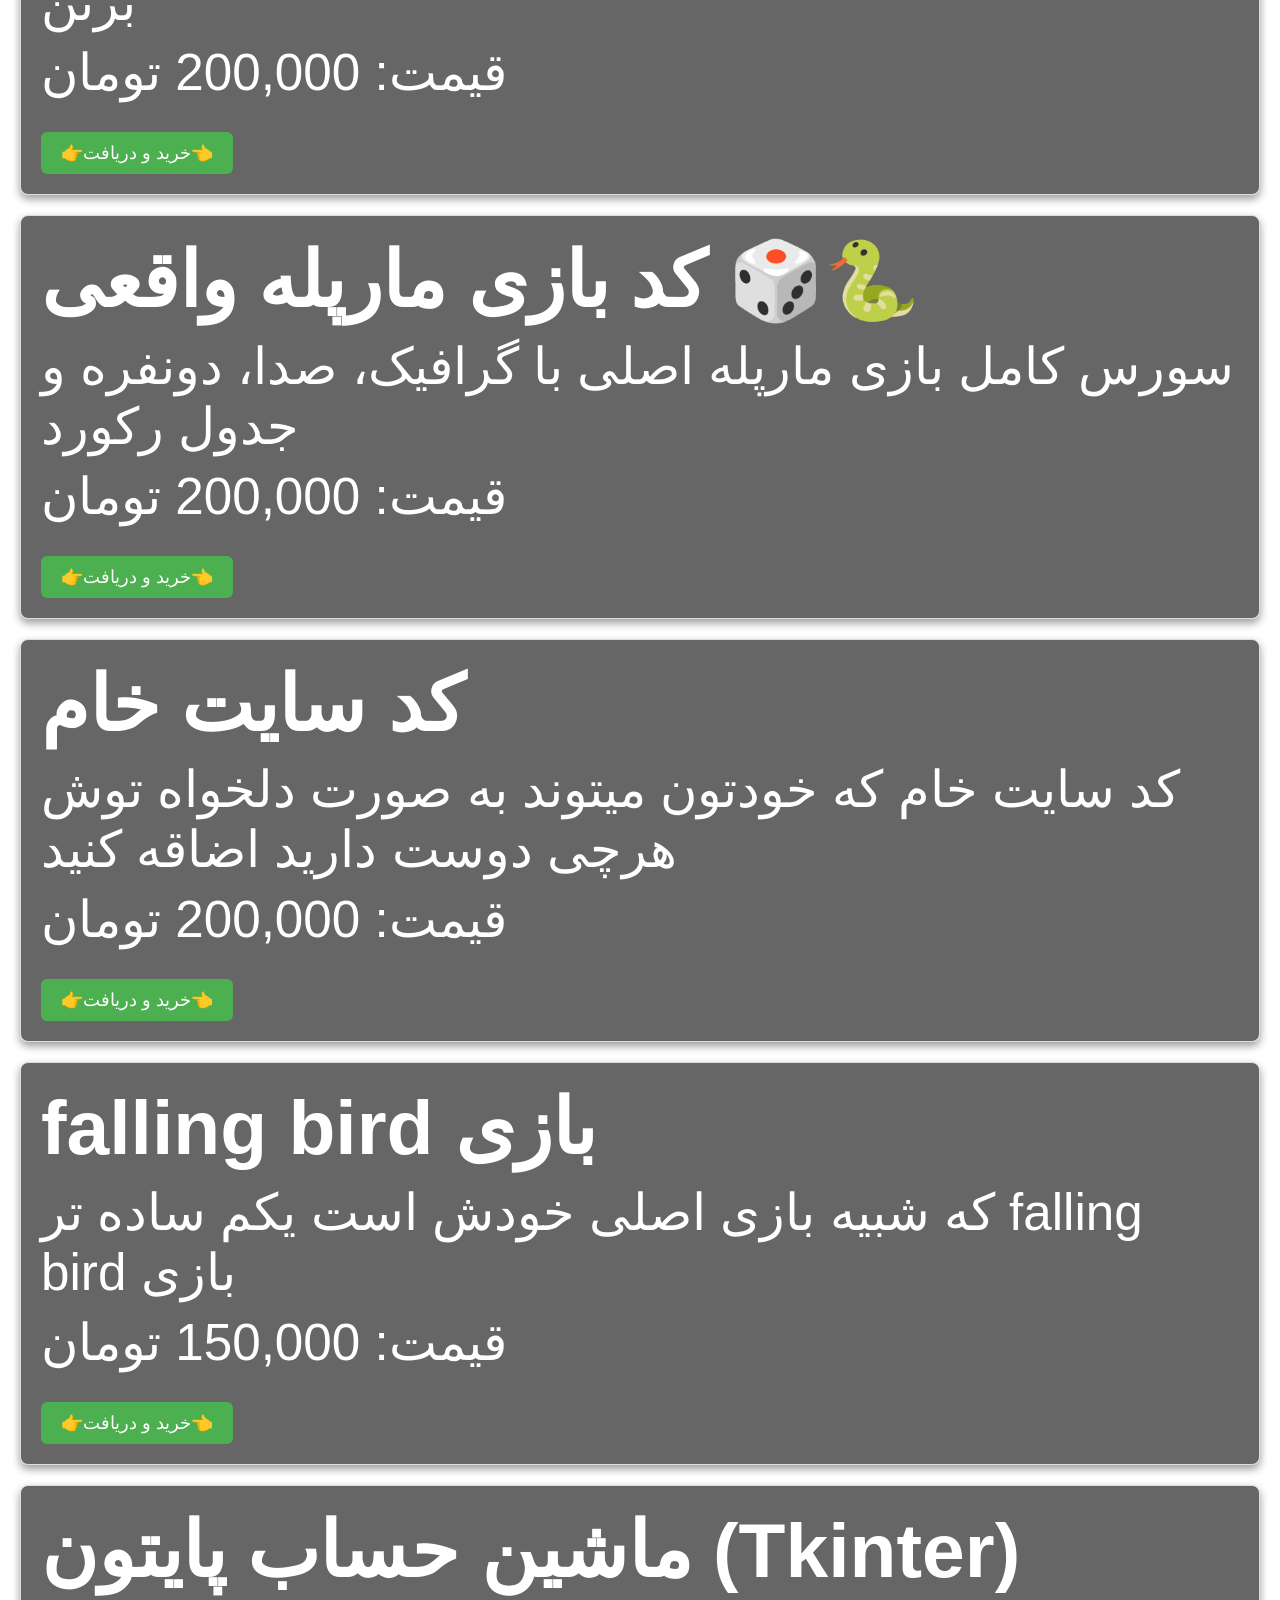
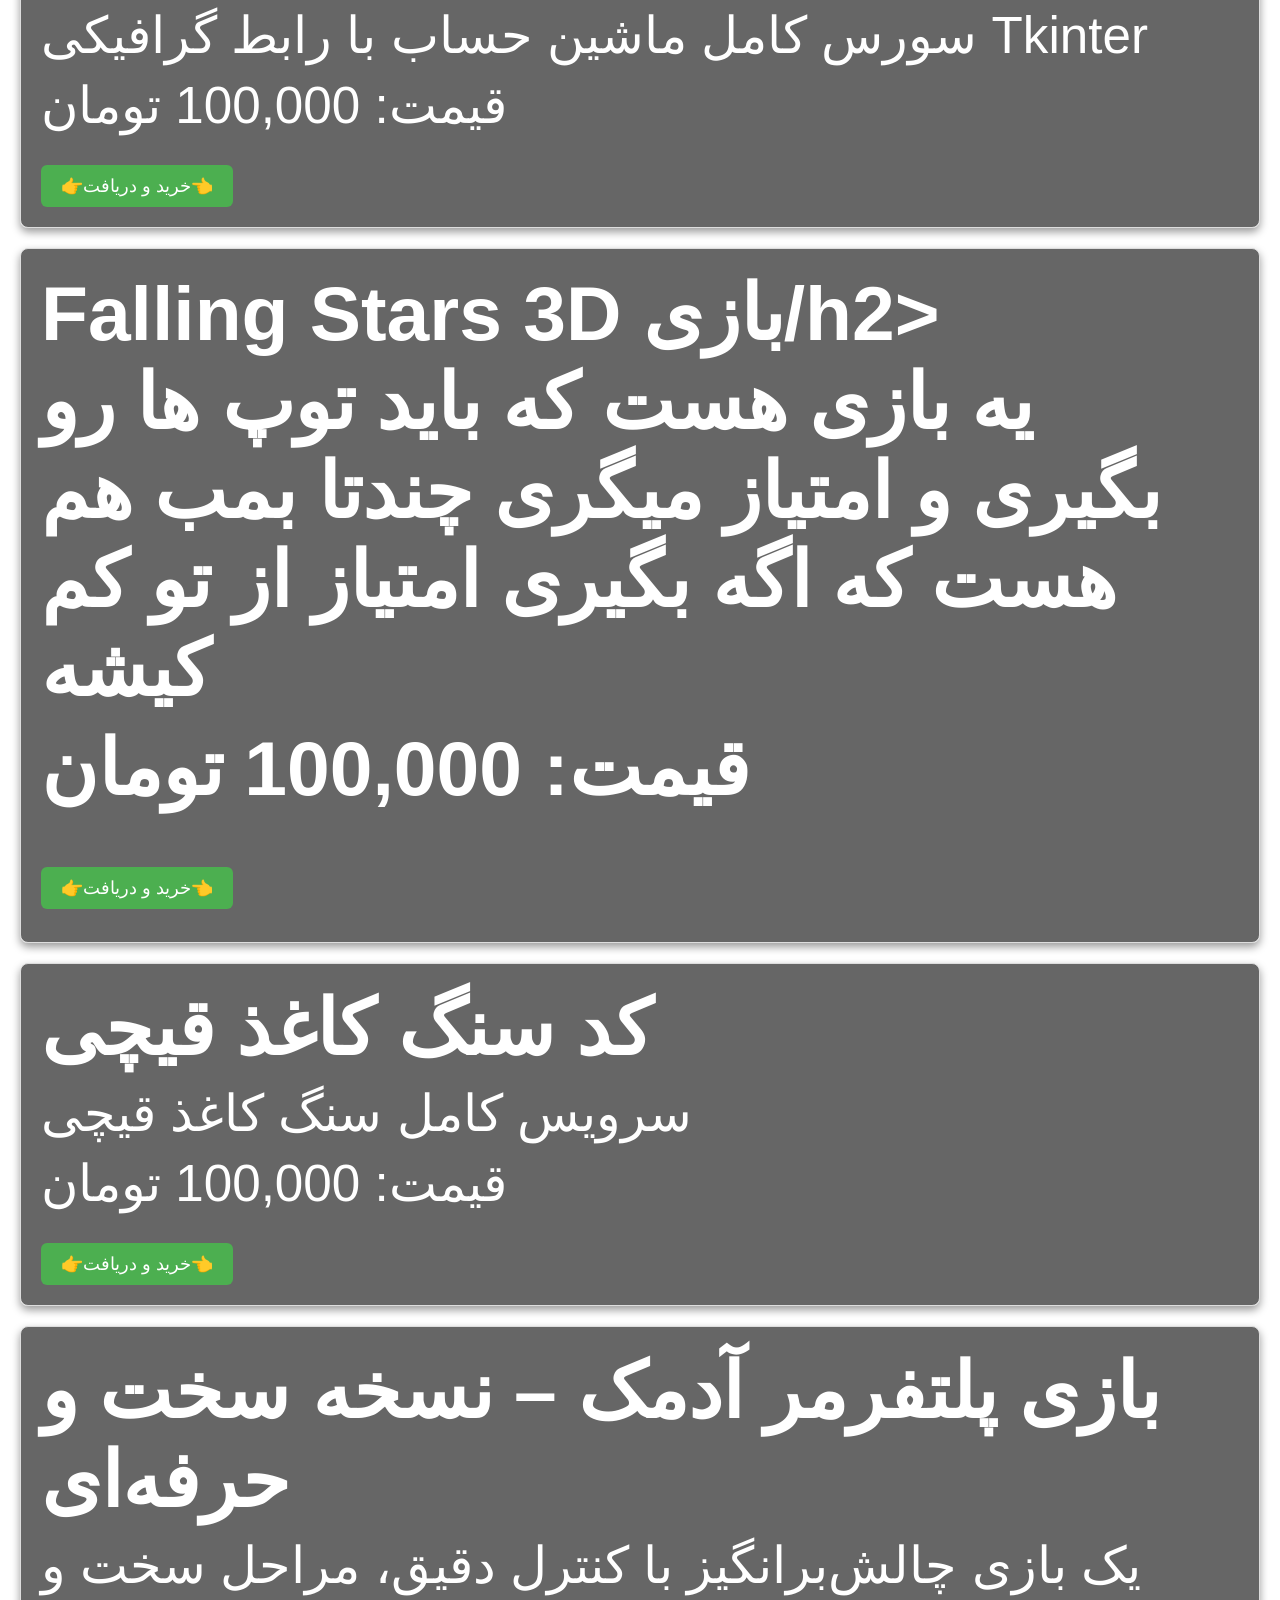
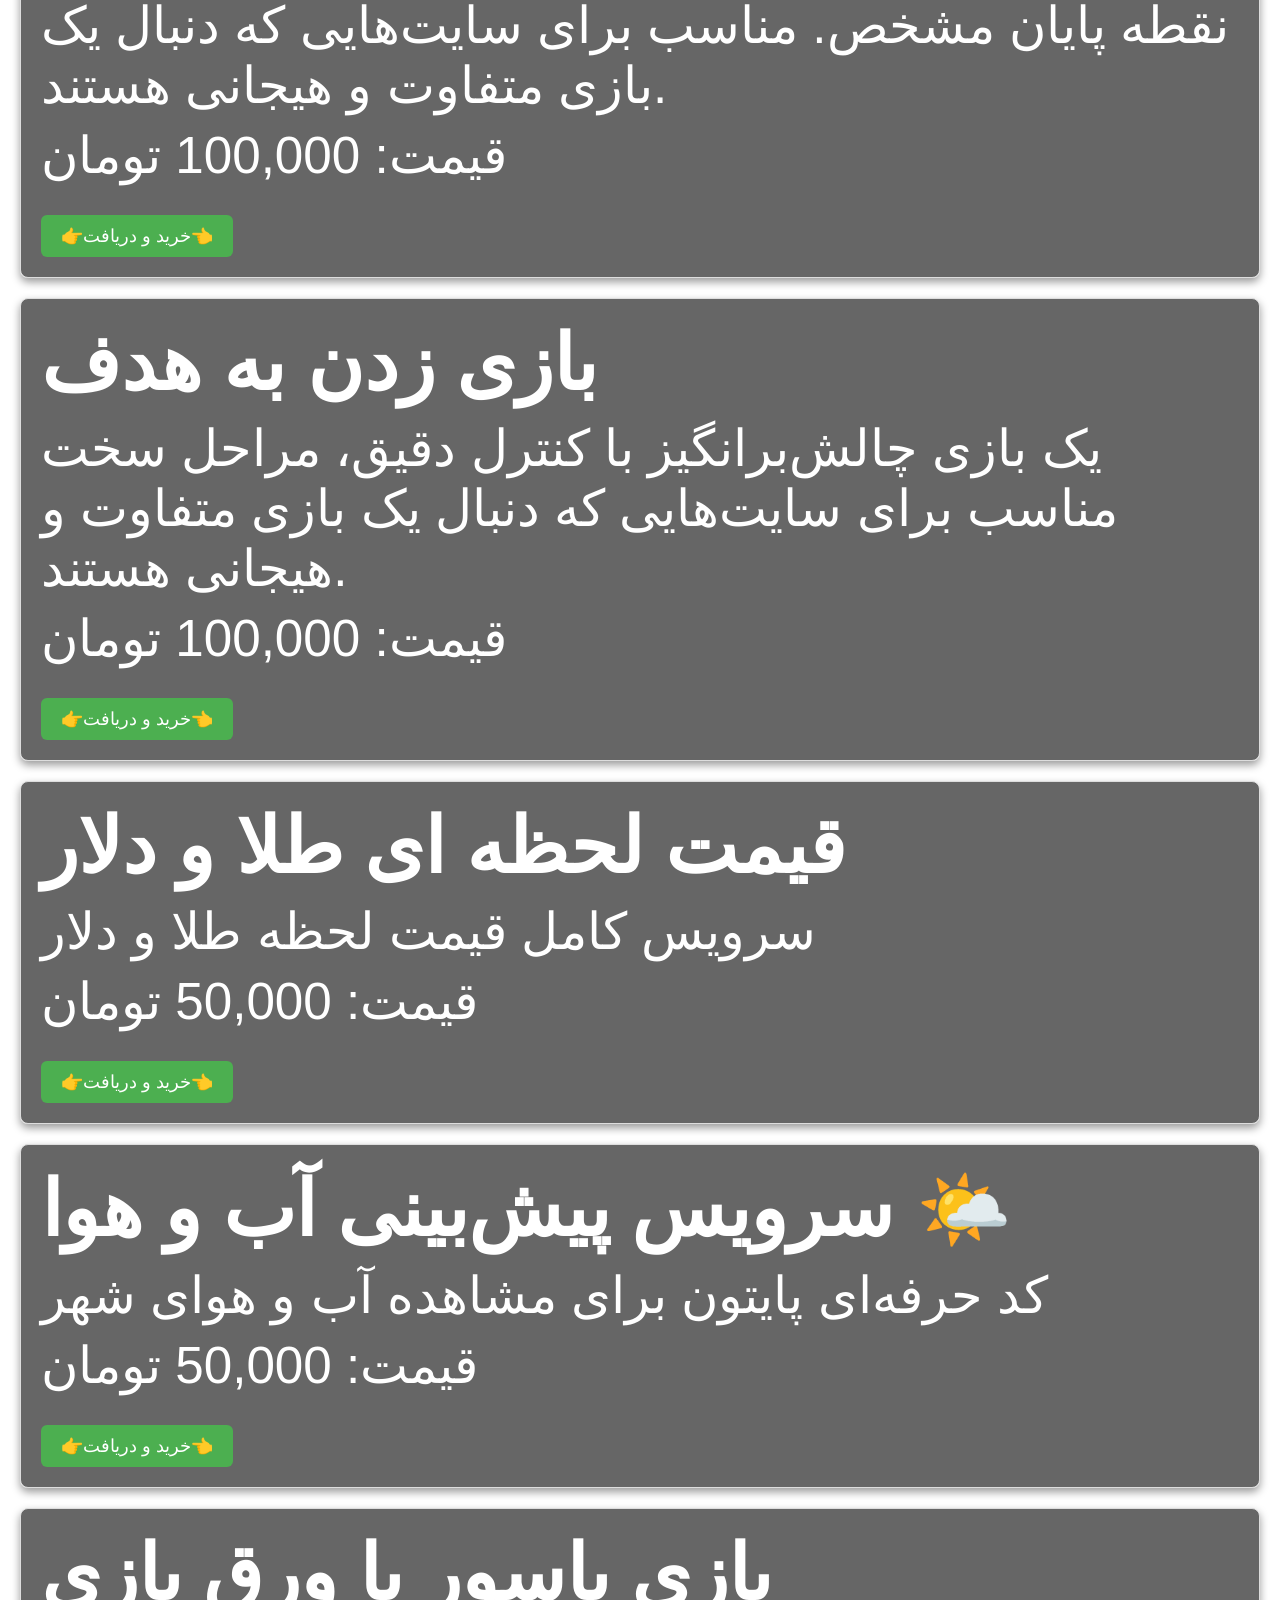
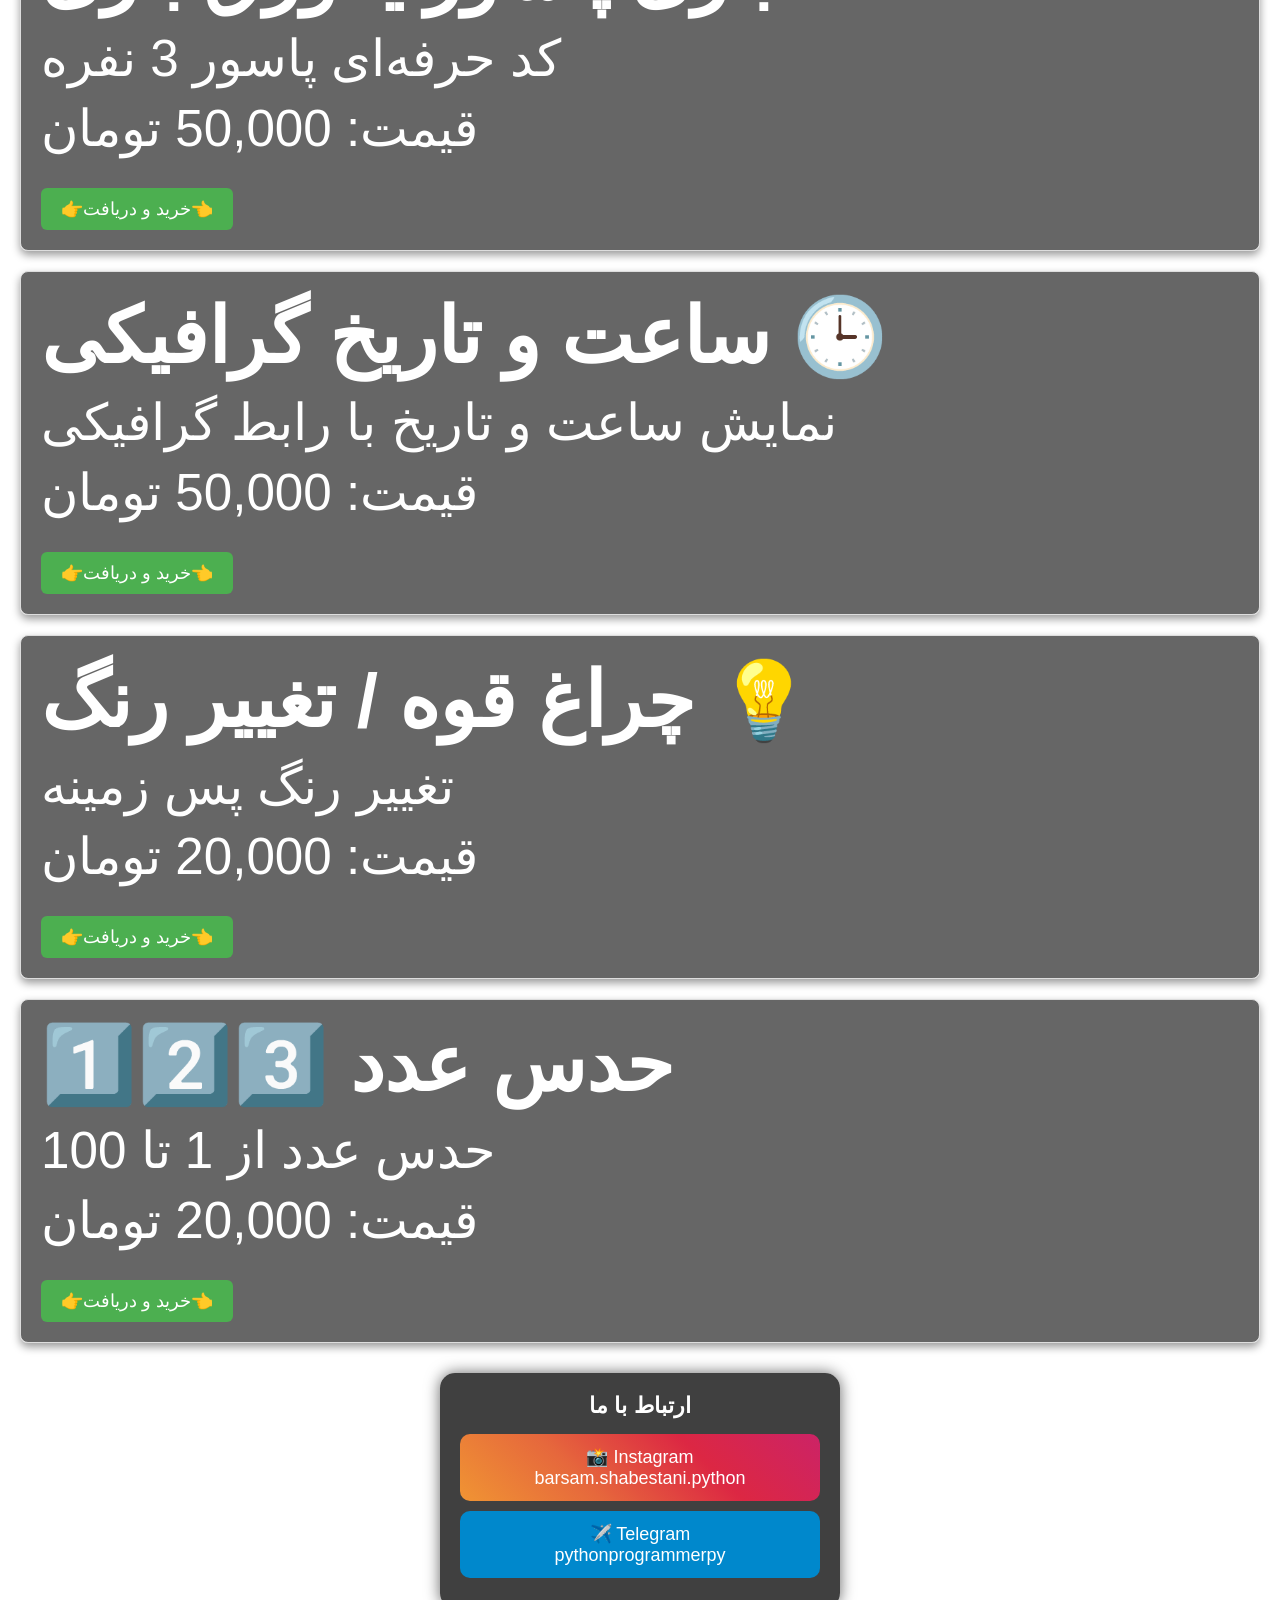
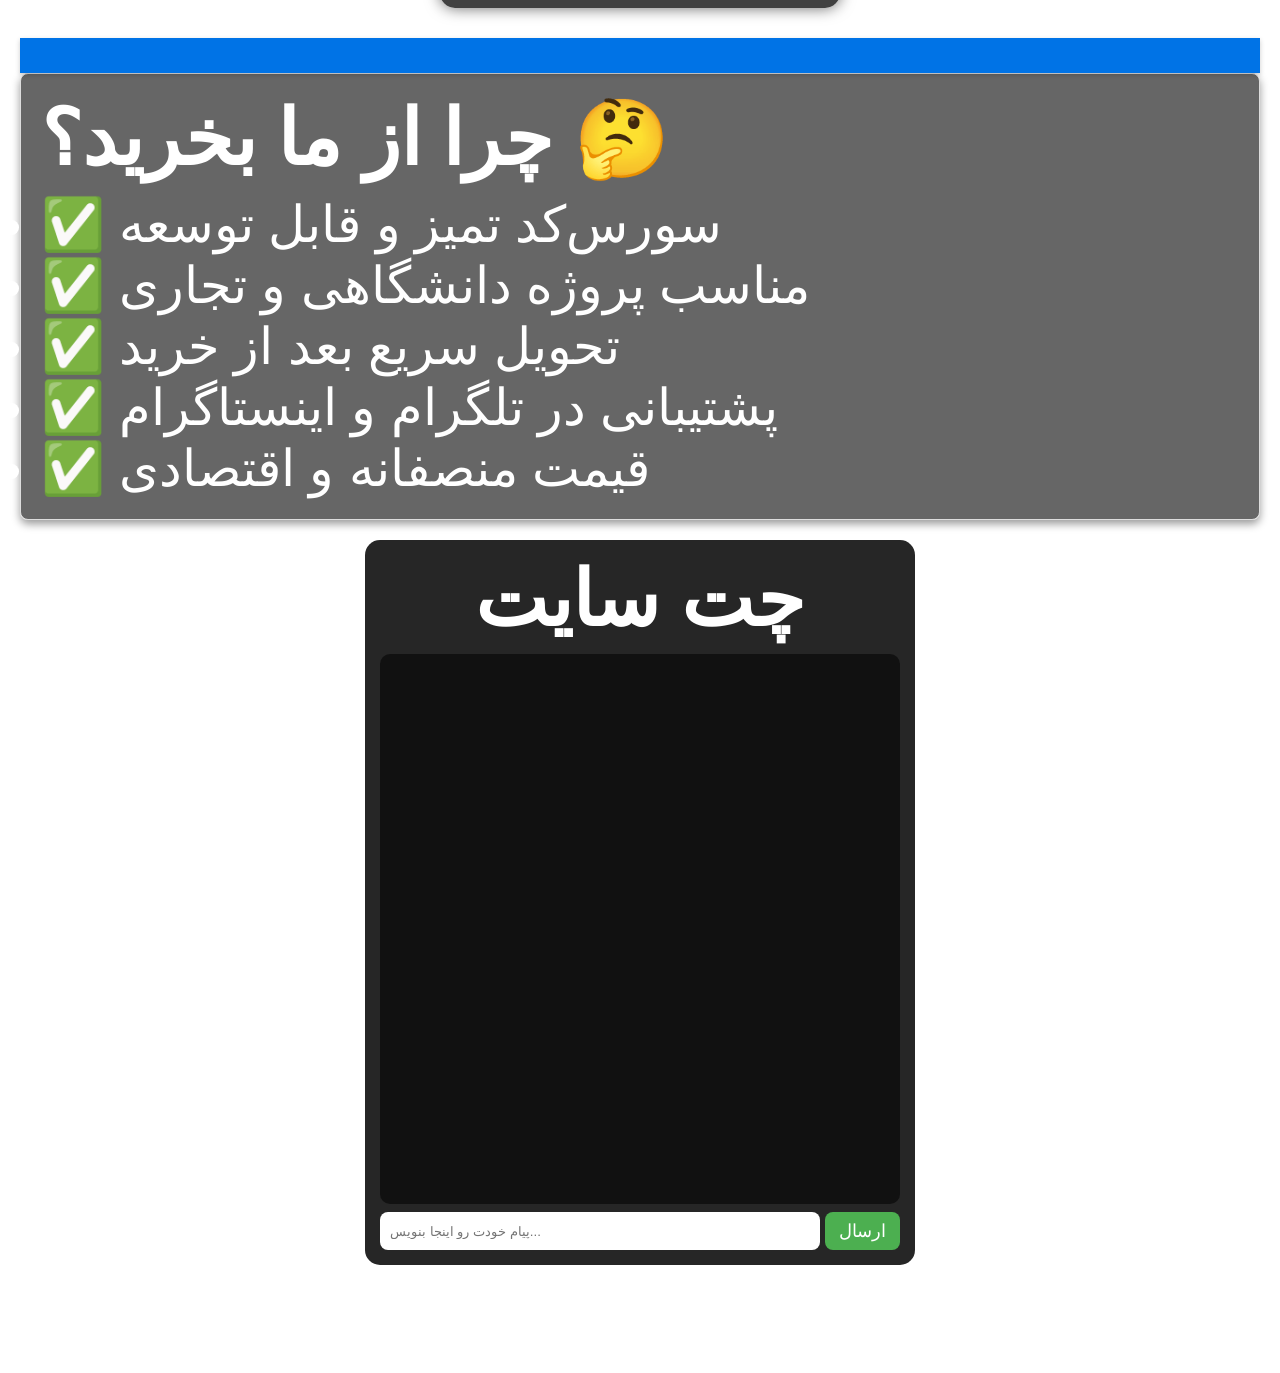
==== commit b787caa9: "Update index.html" ====
--- a/index.html
+++ b/index.html
@@ -197,6 +197,13 @@
   <a href="contact.html"><button>👉خرید و دریافت👈</button></a>
 </div>
 
+  <div class="product-card">
+  <h2>بازی نبرد فضایی ها </h2>
+  <p>بازی نبرد فضایی ها هست که یک سفینه باید دشمن ها رو بزنن</p>
+  <p>قیمت: 200,000 تومان</p>
+  <a href="contact.html"><button>👉خرید و دریافت👈</button></a>
+  </div>
+  
   
 <div class="product-card">
   <h2>کد بازی مارپله واقعی 🎲🐍</h2>
@@ -209,6 +216,13 @@
   <h2>کد سایت خام</h2>
   <p>کد سایت خام که خودتون میتوند به صورت دلخواه توش هرچی دوست دارید اضاقه کنید</p>
   <p>قیمت: 200,000 تومان</p>
+  <a href="contact.html"><button>👉خرید و دریافت👈</button></a>
+</div>
+
+<div class="product-card">
+  <h2> falling bird بازی</h2>
+  <p> که شبیه بازی اصلی خودش است یکم ساده تر falling bird بازی </p>
+  <p>قیمت: 150,000 تومان</p>
   <a href="contact.html"><button>👉خرید و دریافت👈</button></a>
 </div>
   
@@ -540,3 +554,4 @@
 
 
 
+
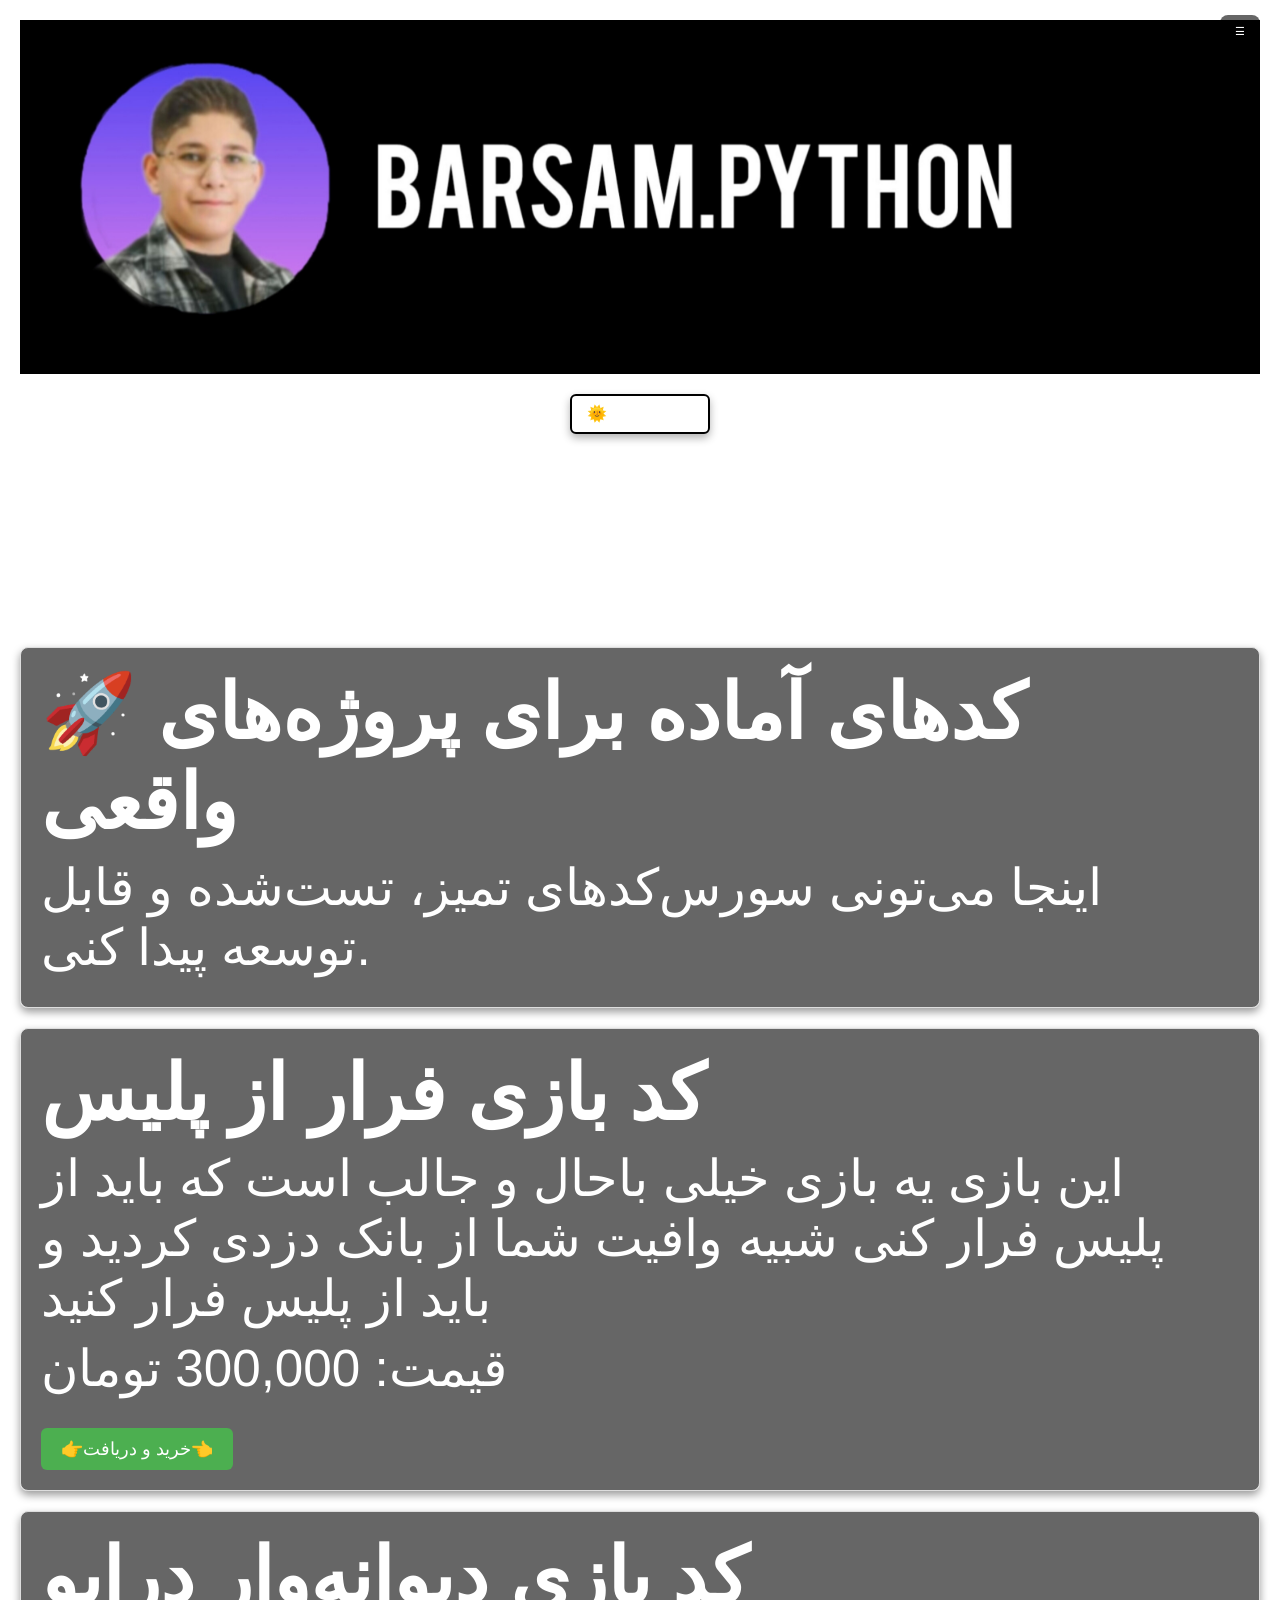
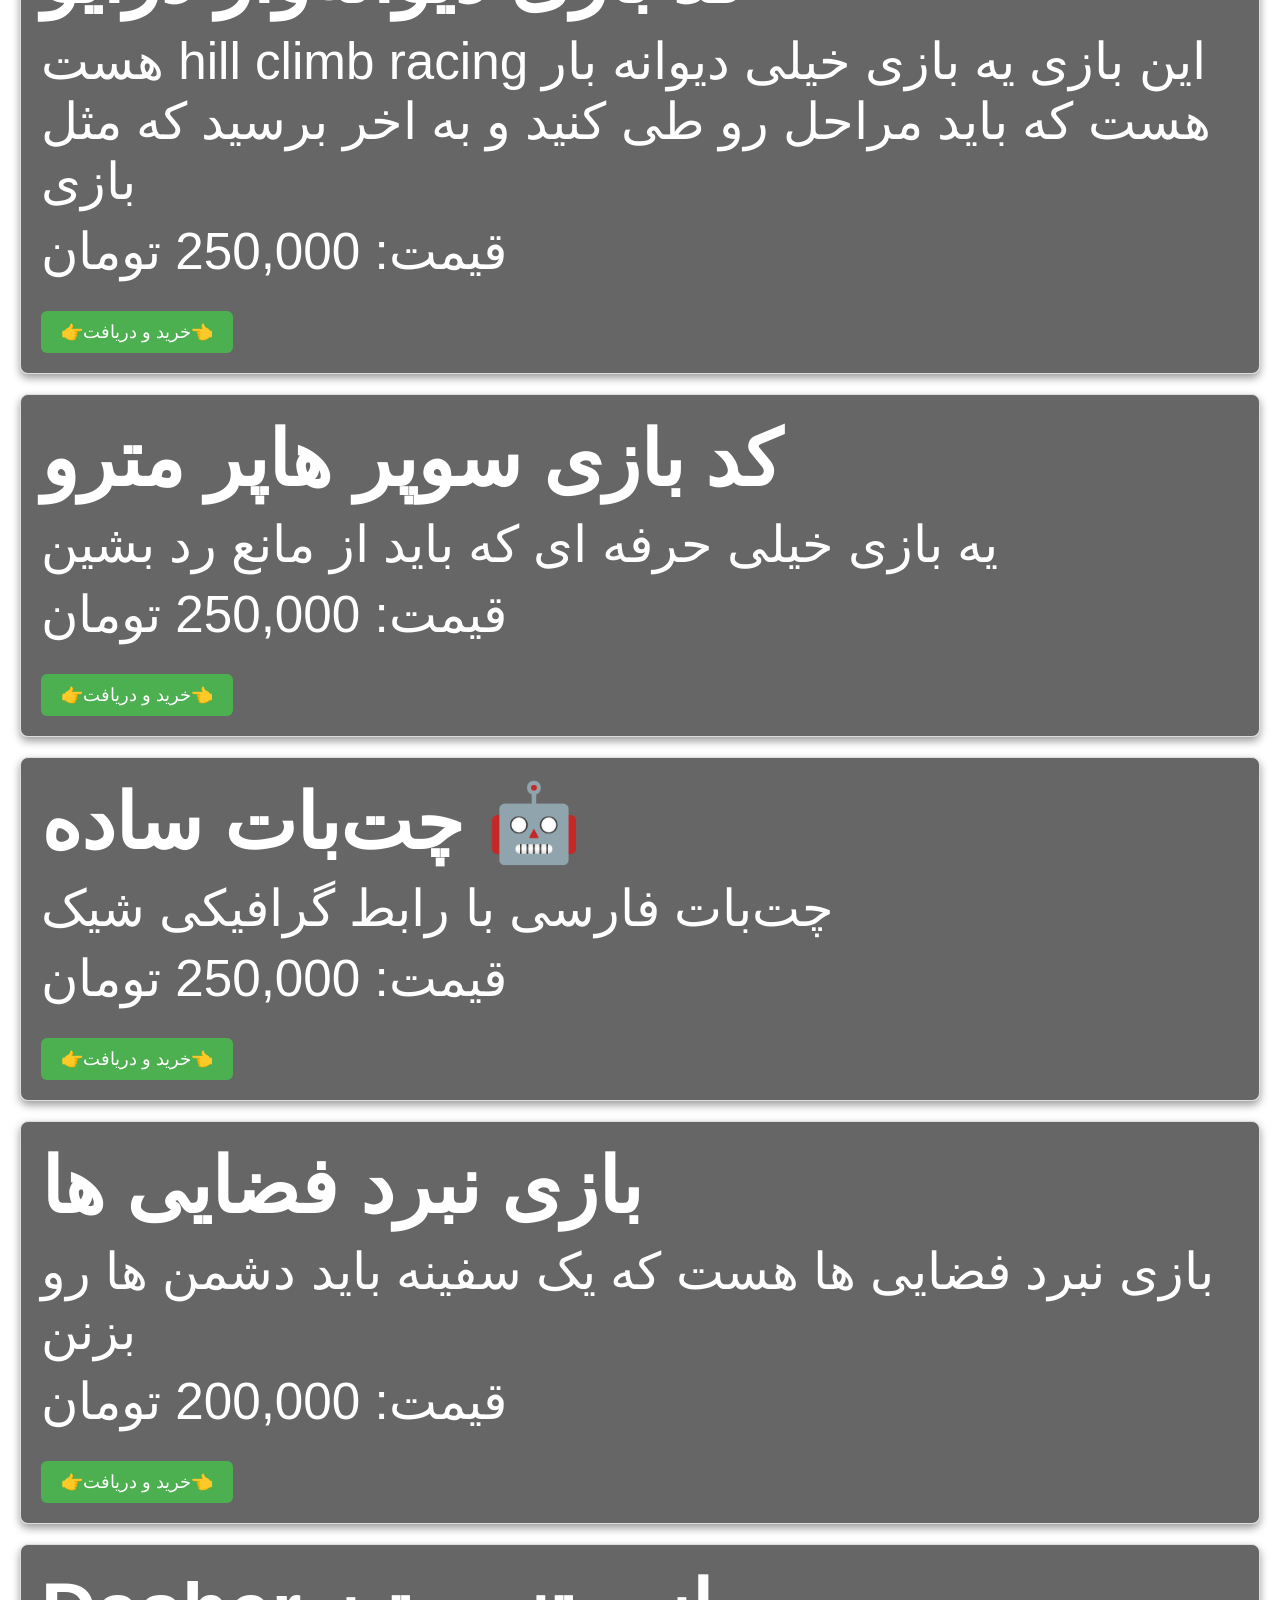
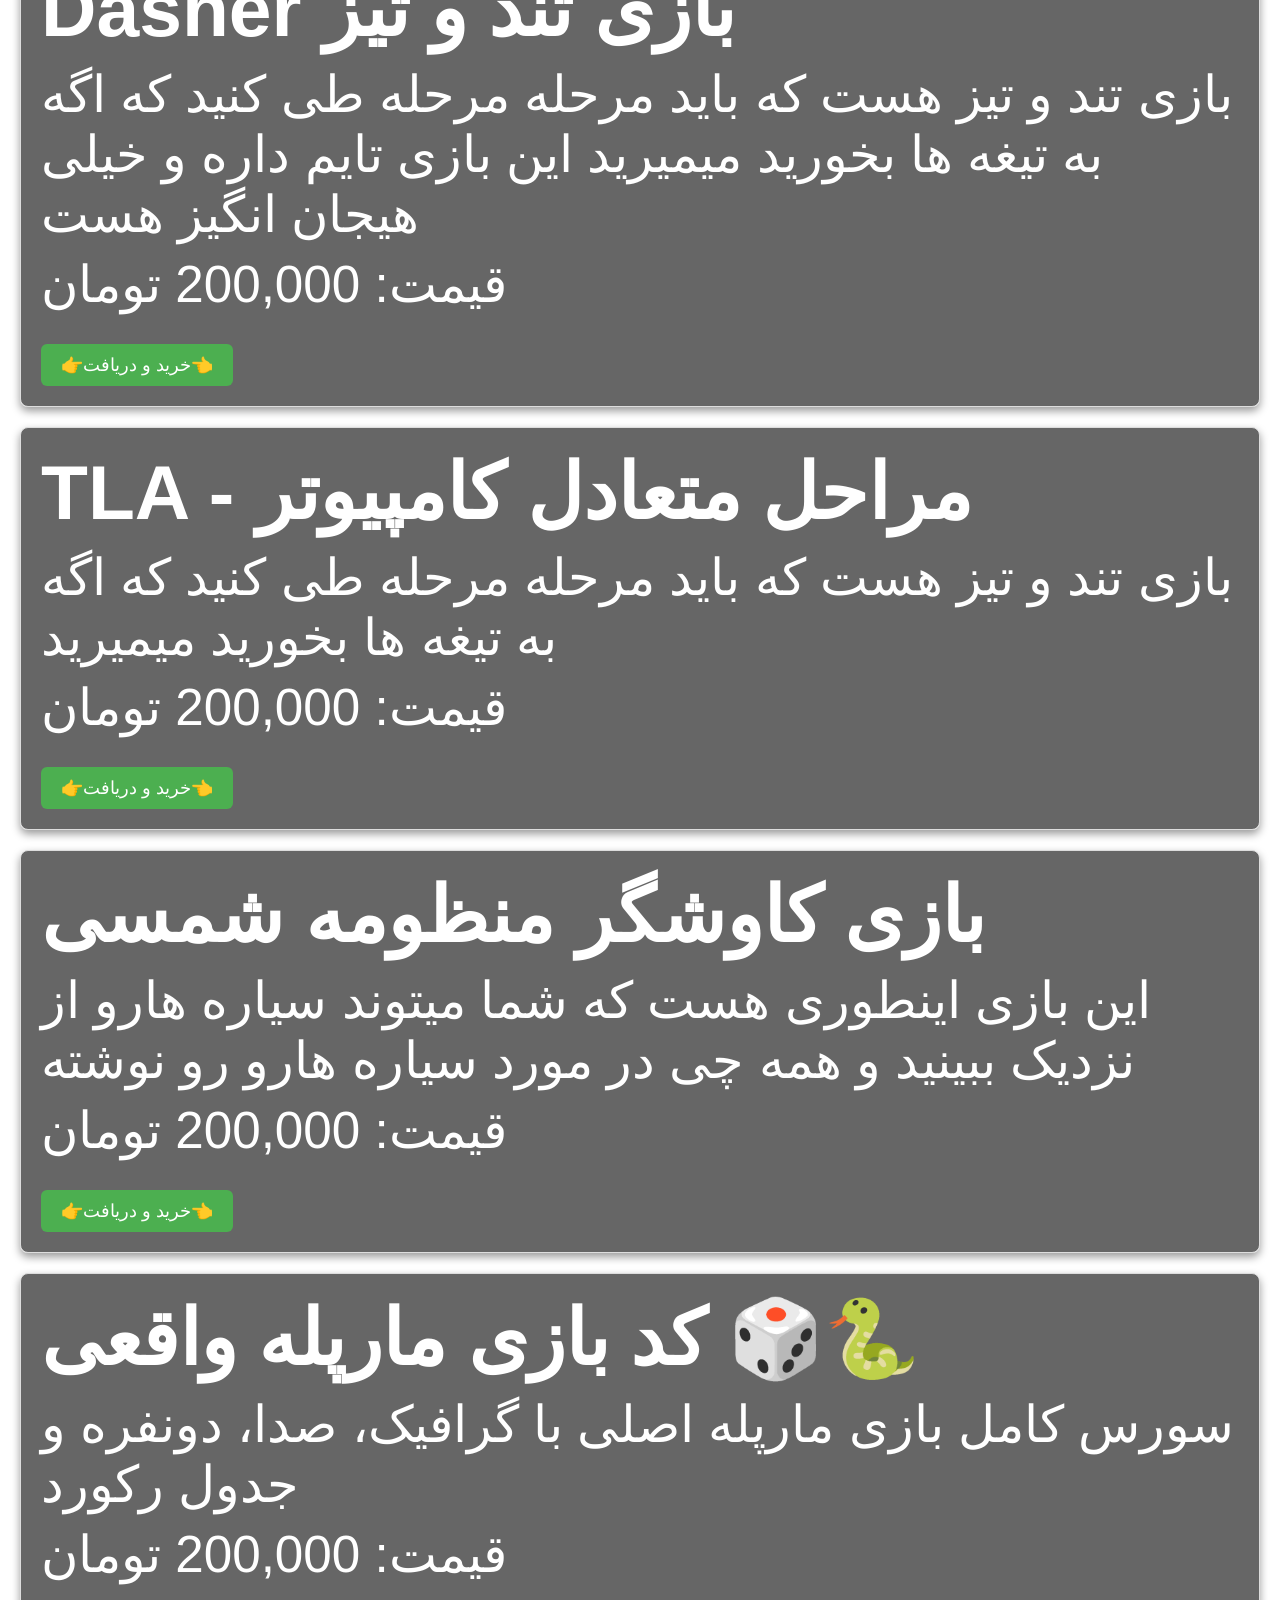
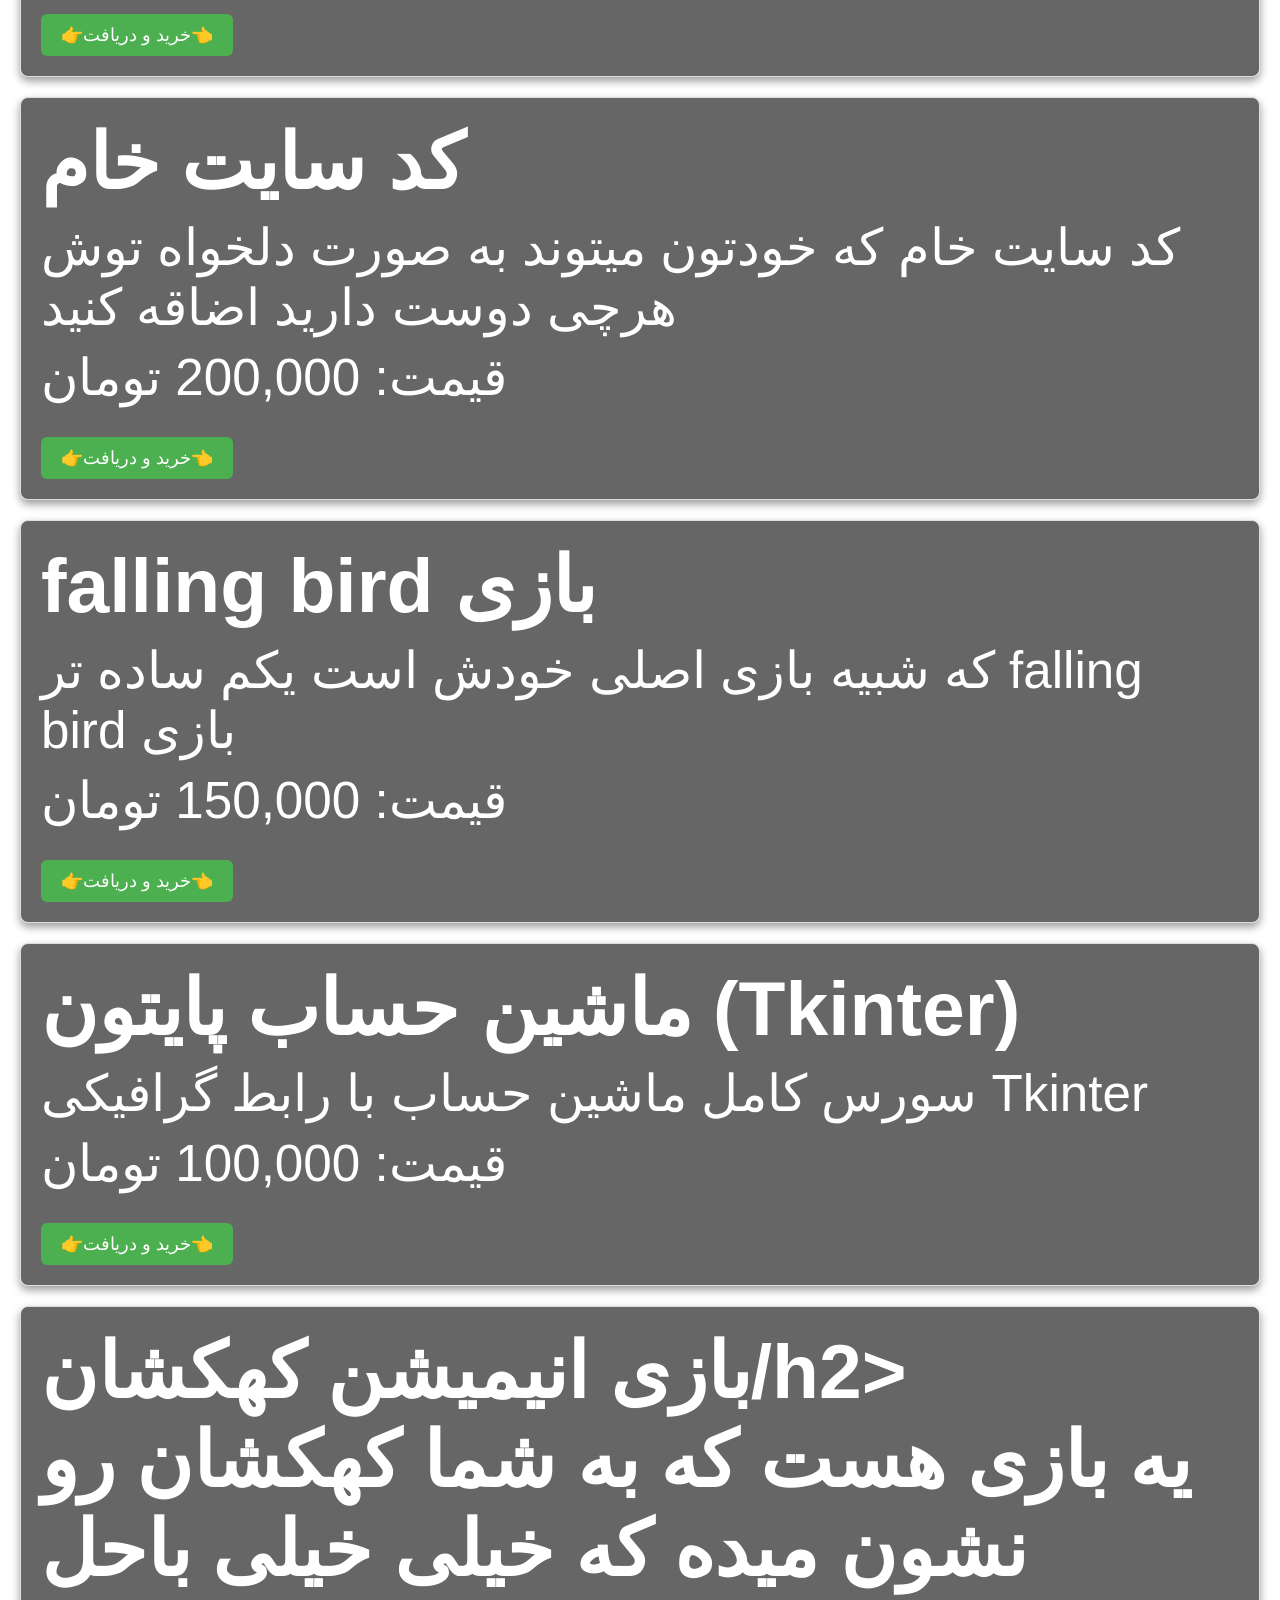
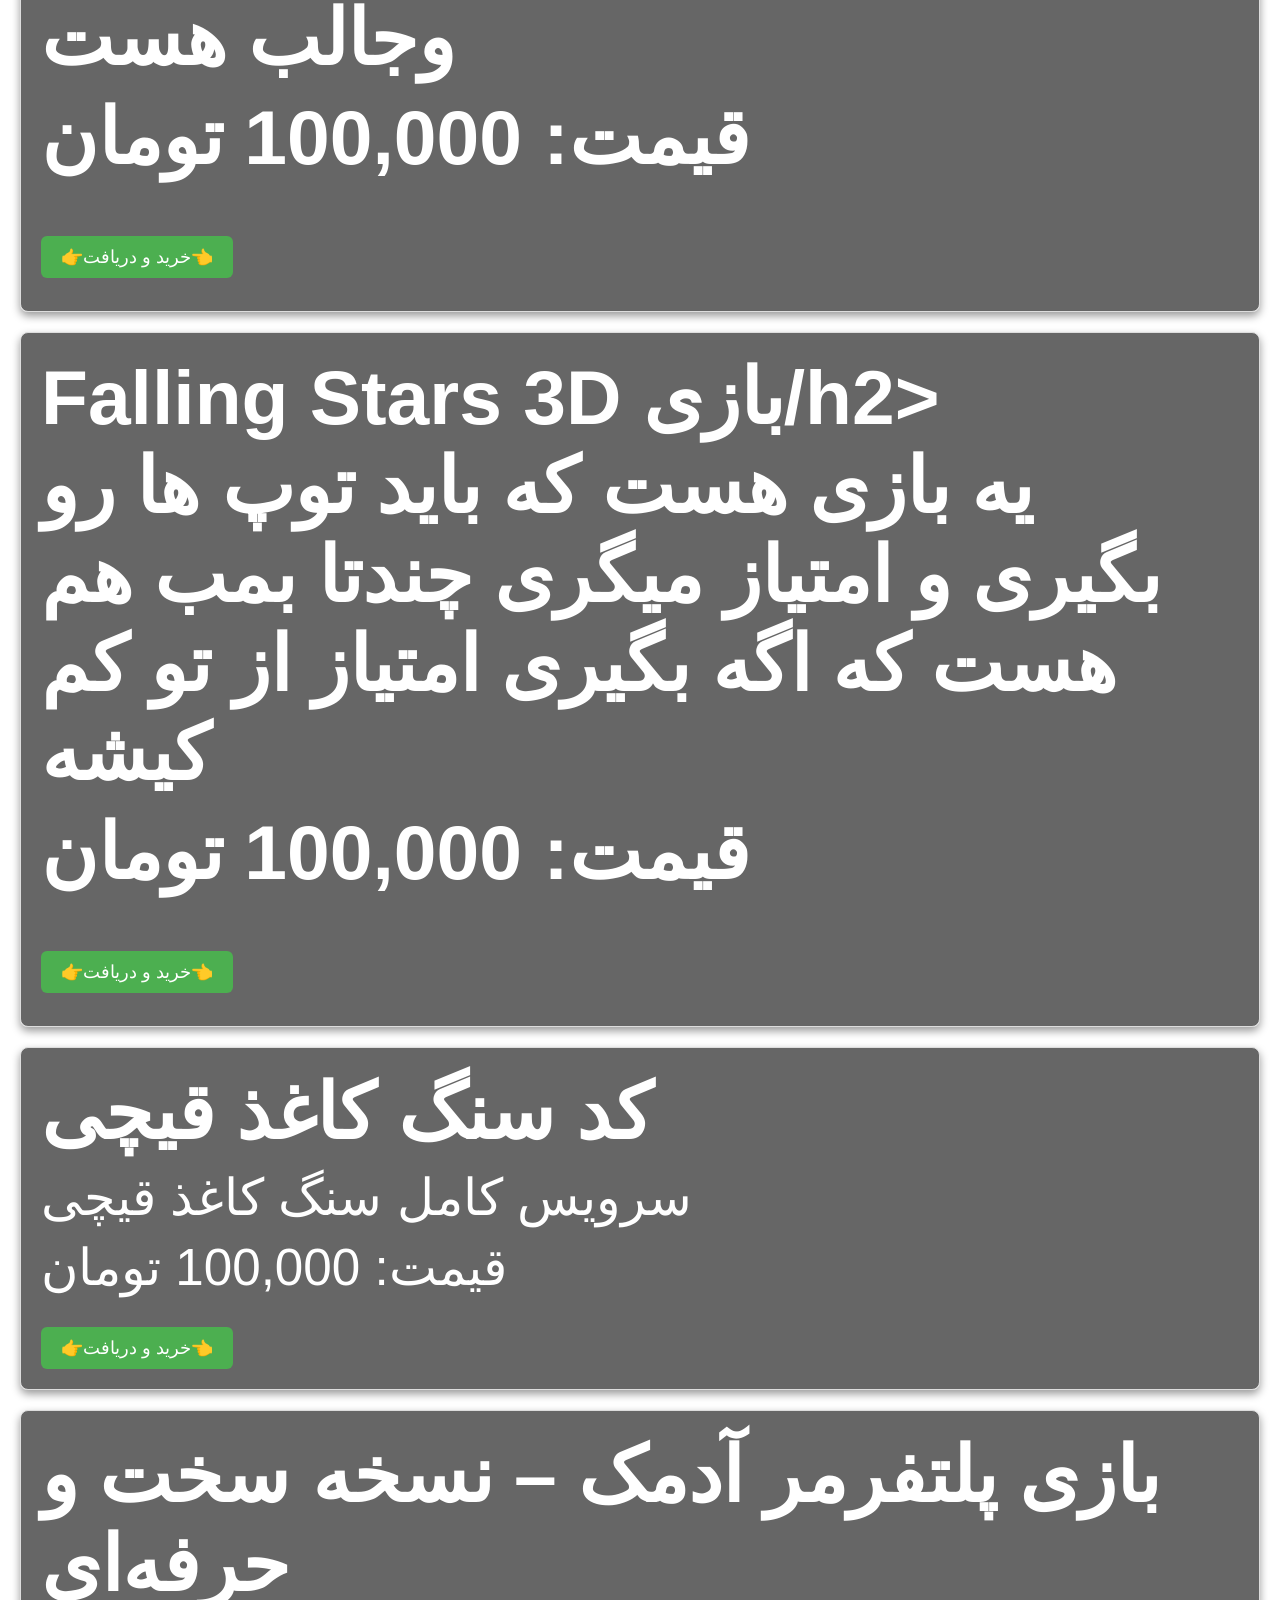
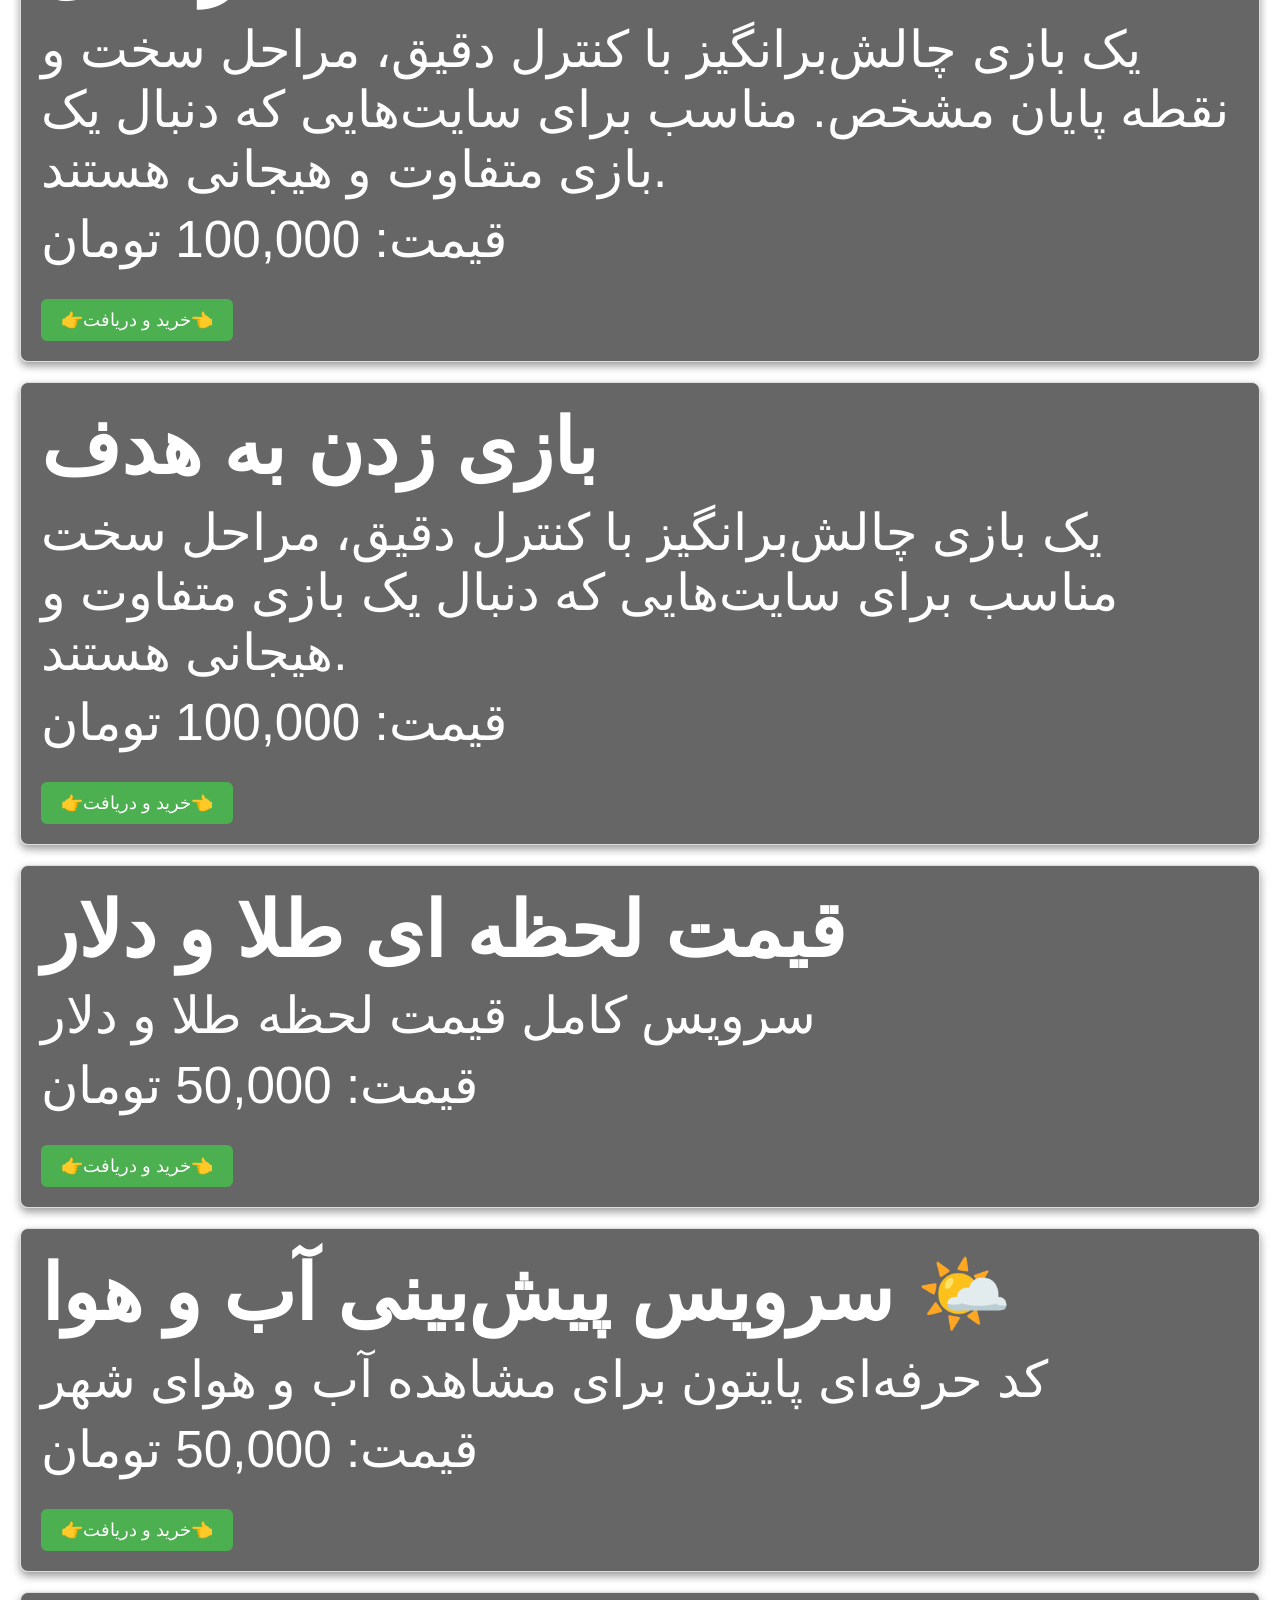
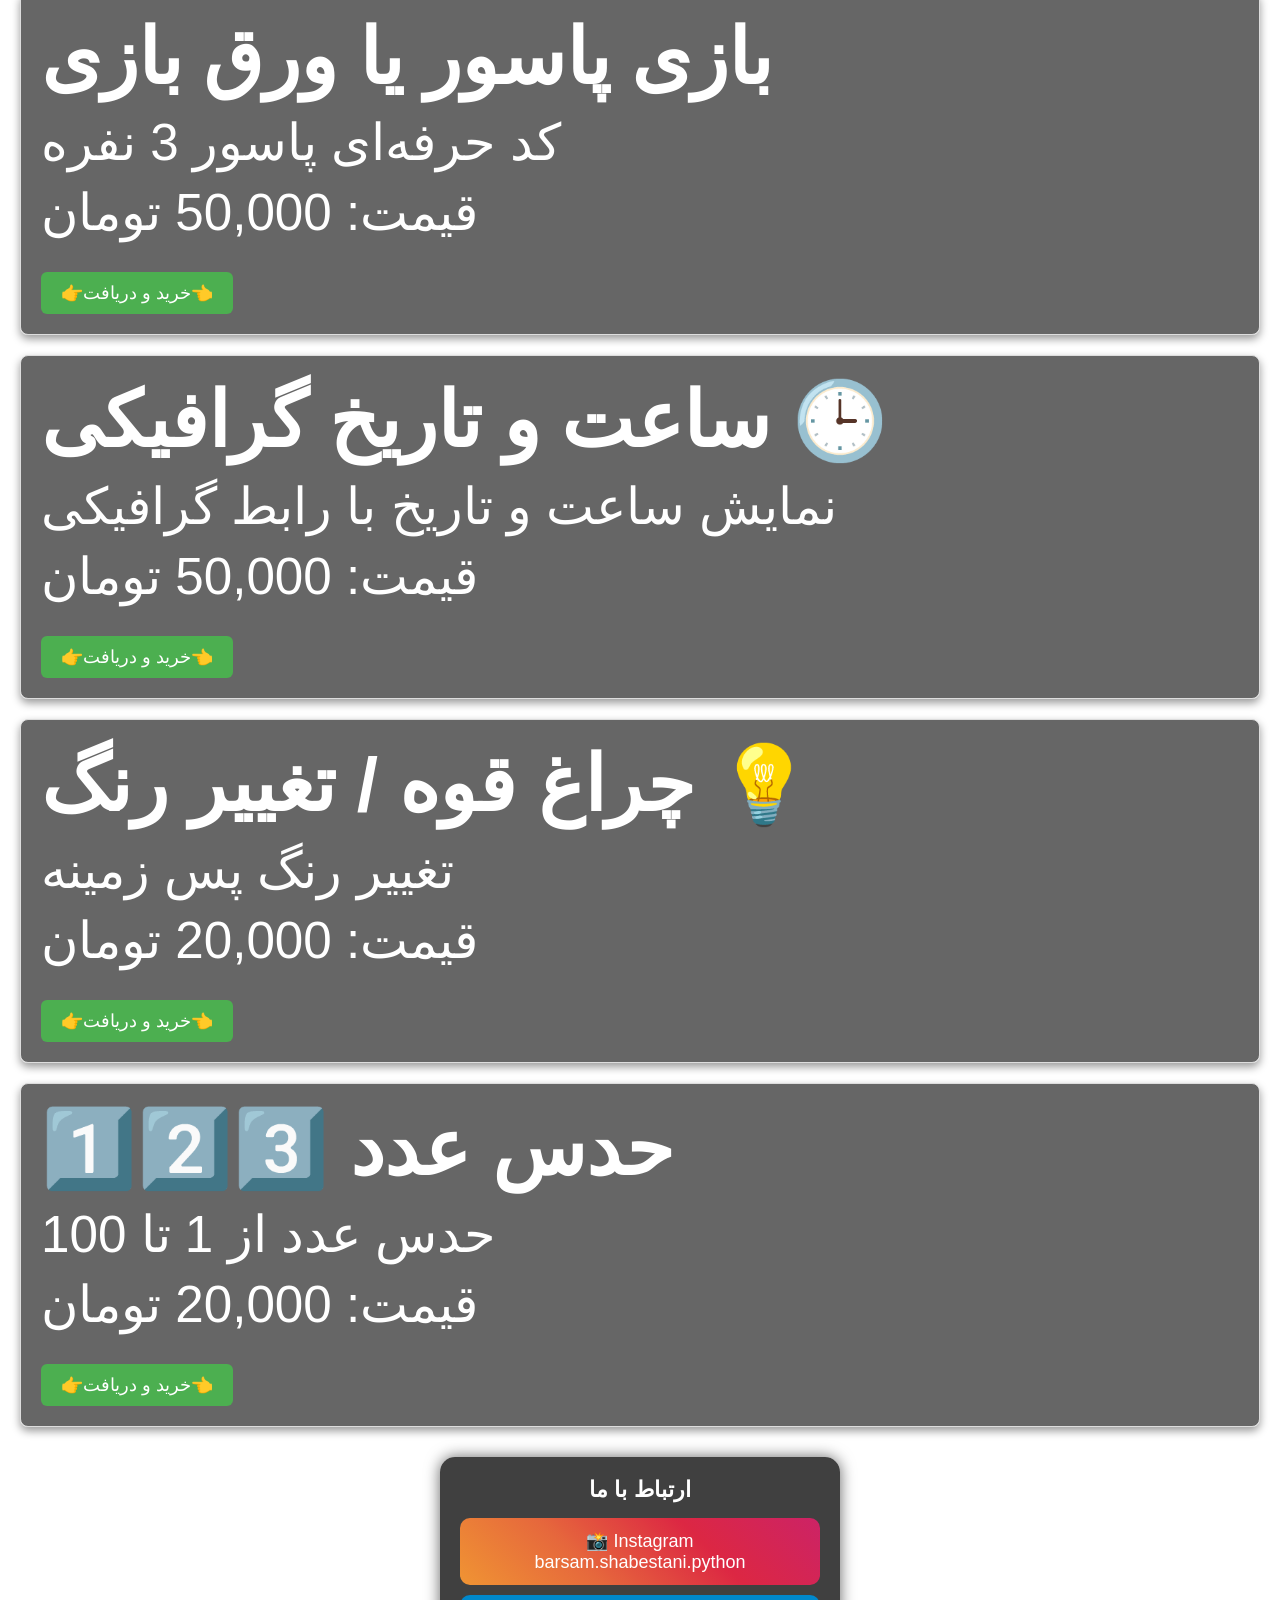
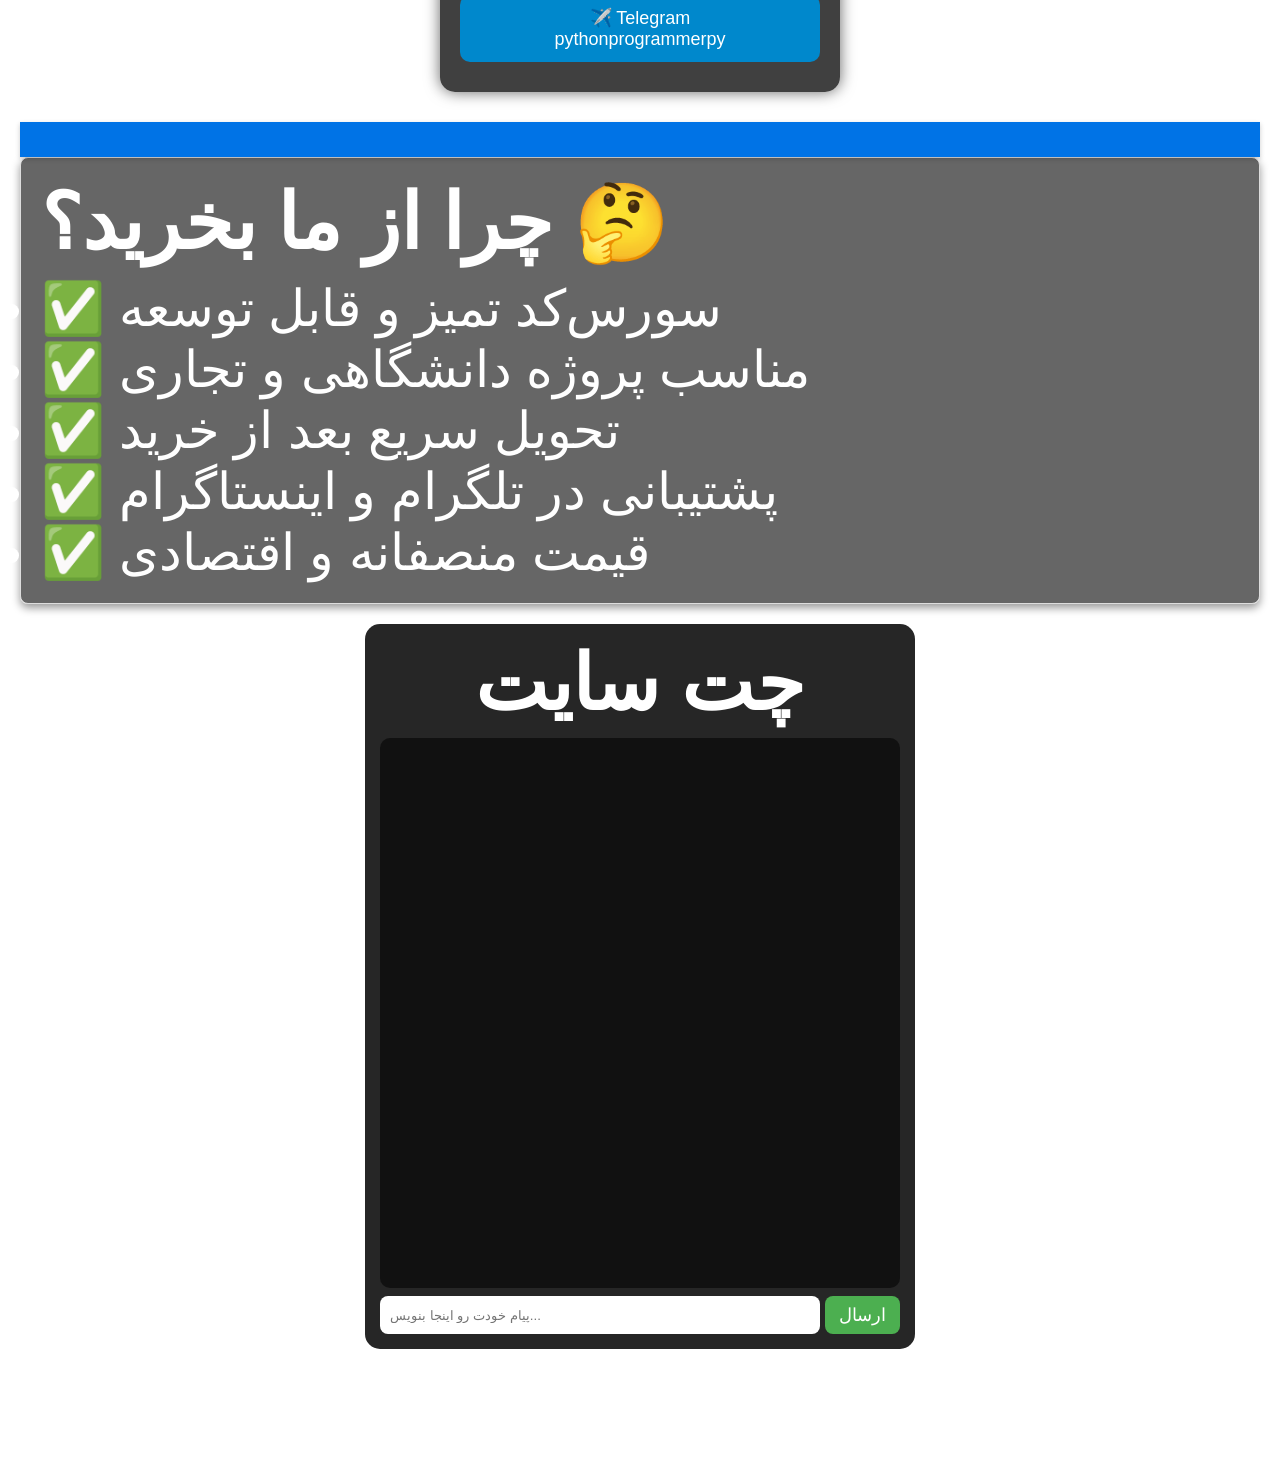
==== commit ae9874f8: "Update index.html" ====
--- a/index.html
+++ b/index.html
@@ -191,6 +191,27 @@
 <!-- کارت محصولات -->
 
 <div class="product-card">
+  <h2>کد بازی فرار از پلیس </h2>
+  <p> این بازی یه بازی خیلی باحال و جالب است که باید از پلیس فرار کنی شبیه وافیت شما از بانک دزدی کردید و باید از پلیس فرار کنید </p>
+  <p>قیمت: 300,000 تومان</p>
+  <a href="contact.html"><button>👉خرید و دریافت👈</button></a>
+</div>
+  
+<div class="product-card">
+  <h2>کد بازی دیوانه‌وار درایو</h2>
+  <p> هست hill climb racing این بازی یه بازی خیلی دیوانه بار هست که باید مراحل رو طی کنید و به اخر برسید که مثل بازی  </p>
+  <p>قیمت: 250,000 تومان</p>
+  <a href="contact.html"><button>👉خرید و دریافت👈</button></a>
+</div>
+
+  <div class="product-card">
+  <h2>کد بازی سوپر هاپر مترو</h2>
+  <p>یه بازی خیلی حرفه ای که باید از مانع رد بشین </p>
+  <p>قیمت: 250,000 تومان</p>
+  <a href="contact.html"><button>👉خرید و دریافت👈</button></a>
+</div>
+  
+<div class="product-card">
   <h2>چت‌بات ساده 🤖</h2>
   <p>چت‌بات فارسی با رابط گرافیکی شیک</p>
   <p>قیمت: 250,000 تومان</p>
@@ -203,7 +224,29 @@
   <p>قیمت: 200,000 تومان</p>
   <a href="contact.html"><button>👉خرید و دریافت👈</button></a>
   </div>
-  
+
+  <div class="product-card">
+  <h2> Dasher بازی تند و تیز </h2>
+  <p>بازی تند و تیز هست که باید مرحله مرحله طی کنید که اگه به تیغه ها بخورید میمیرید این بازی تایم داره و خیلی هیجان انگیز هست </p>
+  <p>قیمت: 200,000 تومان</p>
+  <a href="contact.html"><button>👉خرید و دریافت👈</button></a>
+  </div>
+
+   <div class="product-card">
+  <h2> TLA - مراحل متعادل کامپیوتر </h2>
+  <p>بازی تند و تیز هست که باید مرحله مرحله طی کنید که اگه به تیغه ها بخورید میمیرید</p>
+  <p>قیمت: 200,000 تومان</p>
+  <a href="contact.html"><button>👉خرید و دریافت👈</button></a>
+  </div>
+
+  
+ <div class="product-card">
+  <h2> بازی کاوشگر منظومه شمسی </h2>
+  <p>این بازی اینطوری هست که شما میتوند سیاره هارو از نزدیک ببینید و همه چی در مورد سیاره هارو رو نوشته</p>
+  <p>قیمت: 200,000 تومان</p>
+  <a href="contact.html"><button>👉خرید و دریافت👈</button></a>
+  </div>
+
   
 <div class="product-card">
   <h2>کد بازی مارپله واقعی 🎲🐍</h2>
@@ -234,13 +277,18 @@
 </div>
 
 <div class="product-card">
+  <h2> بازی انیمیشن کهکشان/h2>
+  <p>یه بازی هست که به شما کهکشان رو نشون میده که خیلی خیلی باحل وجالب هست </p>
+  <p>قیمت: 100,000 تومان</p>
+  <a href="contact.html"><button>👉خرید و دریافت👈</button></a>
+</div>
+  
+<div class="product-card">
   <h2>Falling Stars 3D بازی/h2>
   <p>یه بازی هست که باید توپ ها رو بگیری و امتیاز میگری چندتا بمب هم هست که اگه بگیری امتیاز از تو کم کیشه </p>
   <p>قیمت: 100,000 تومان</p>
   <a href="contact.html"><button>👉خرید و دریافت👈</button></a>
 </div>
-  
-
   
 <div class="product-card">
   <h2>کد سنگ کاغذ قیچی</h2>
@@ -555,3 +603,4 @@
 
 
 
+
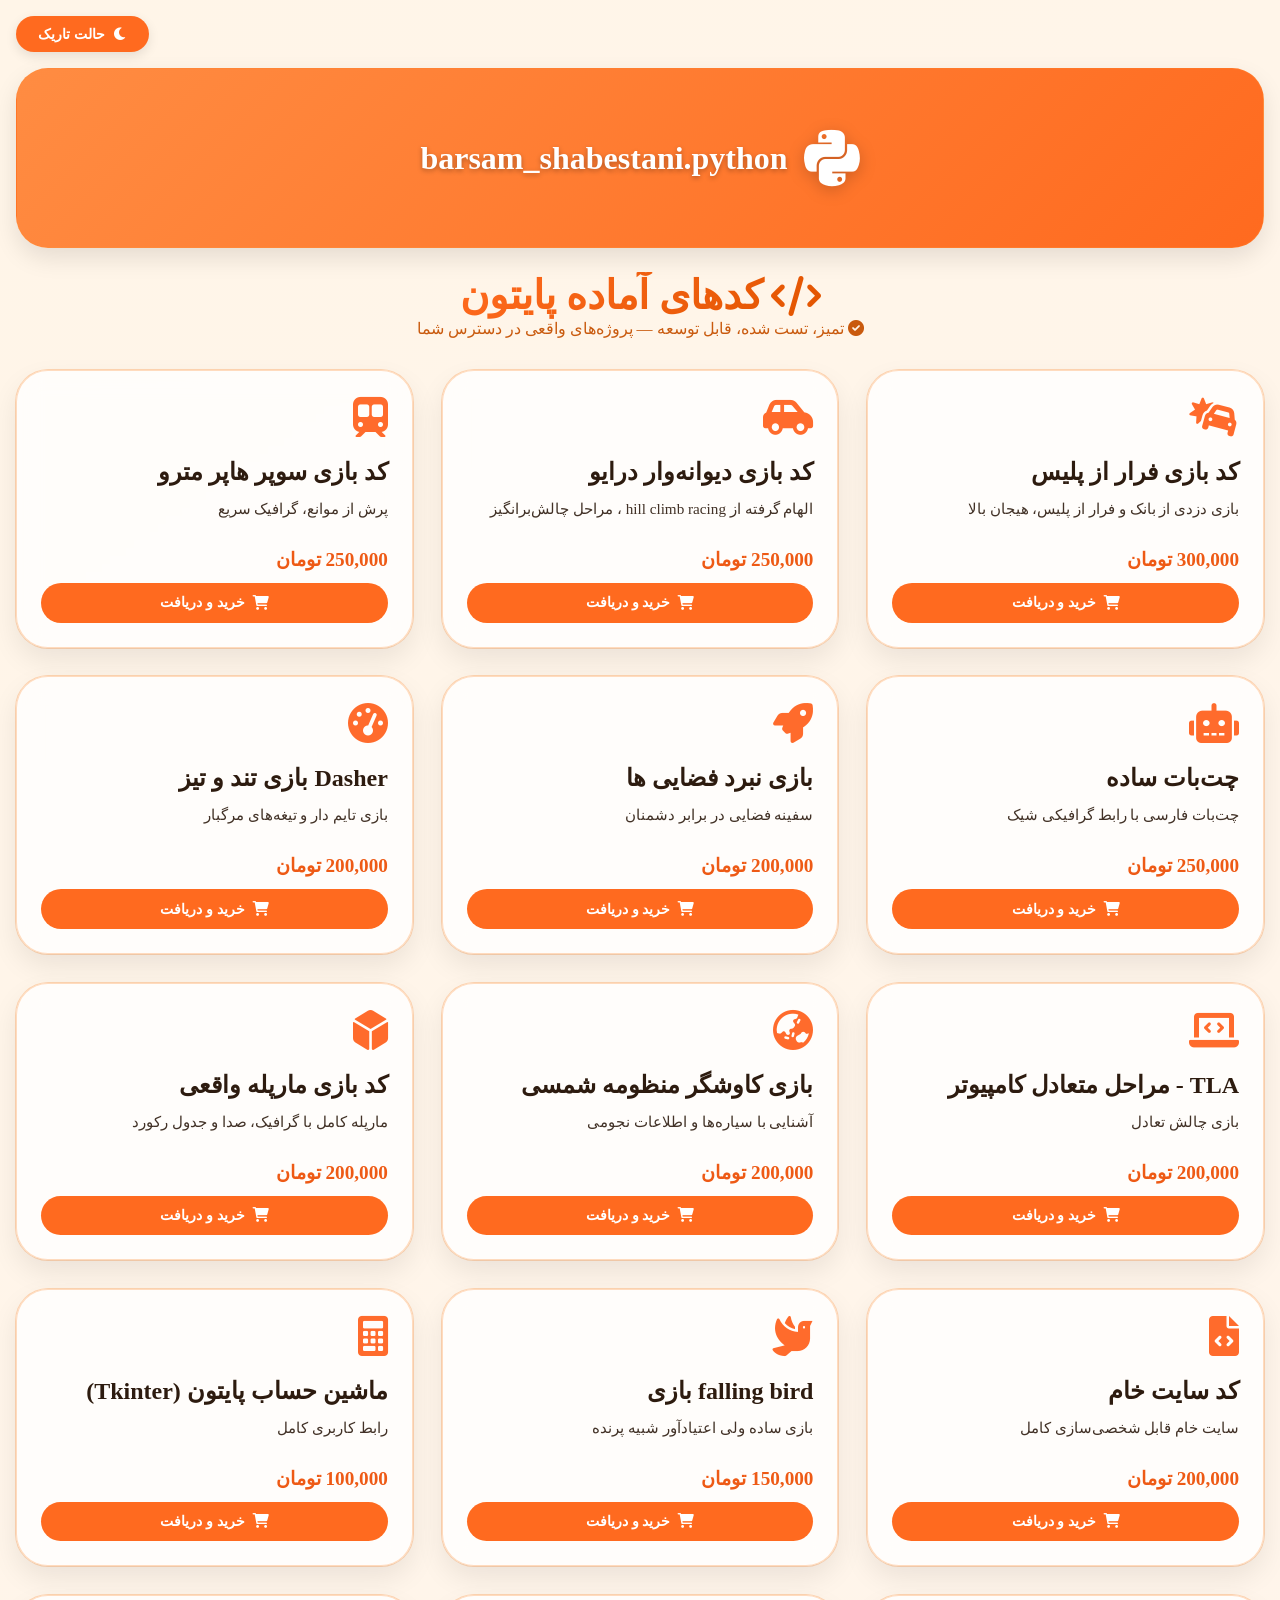
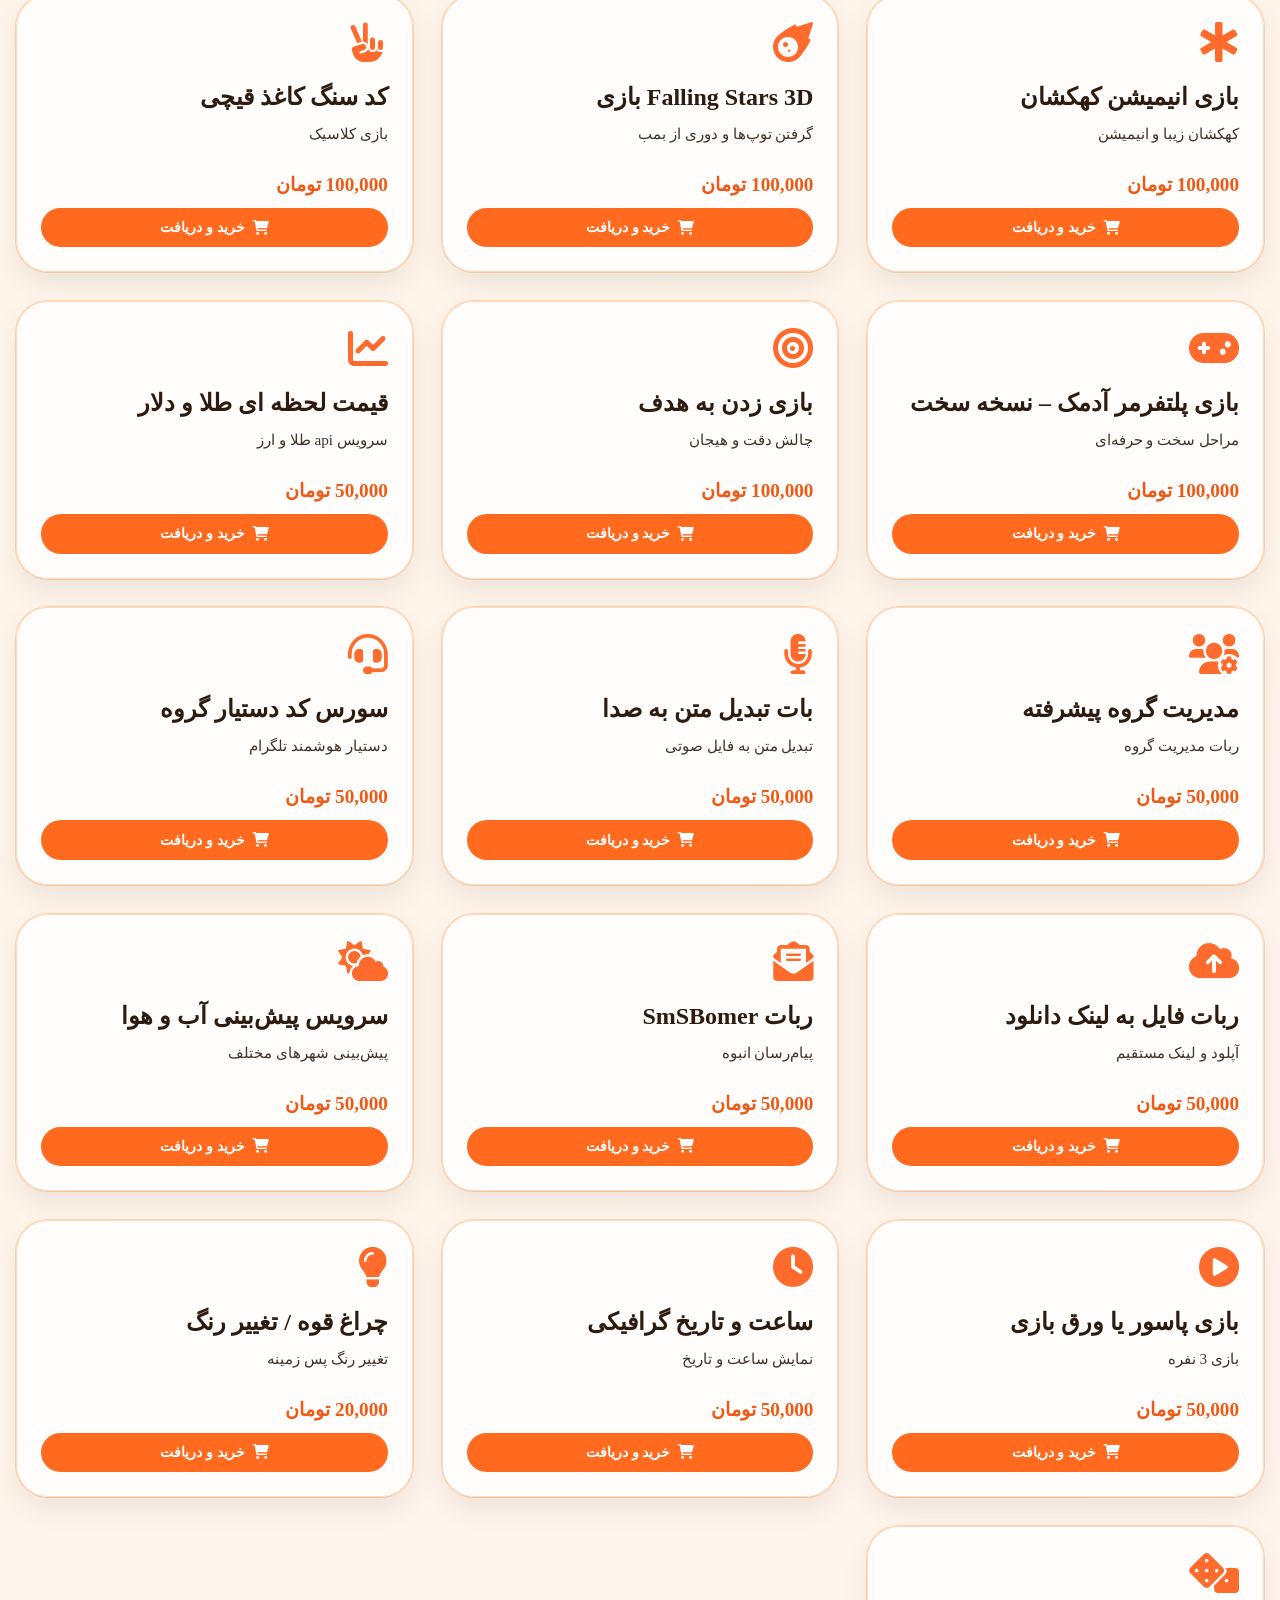
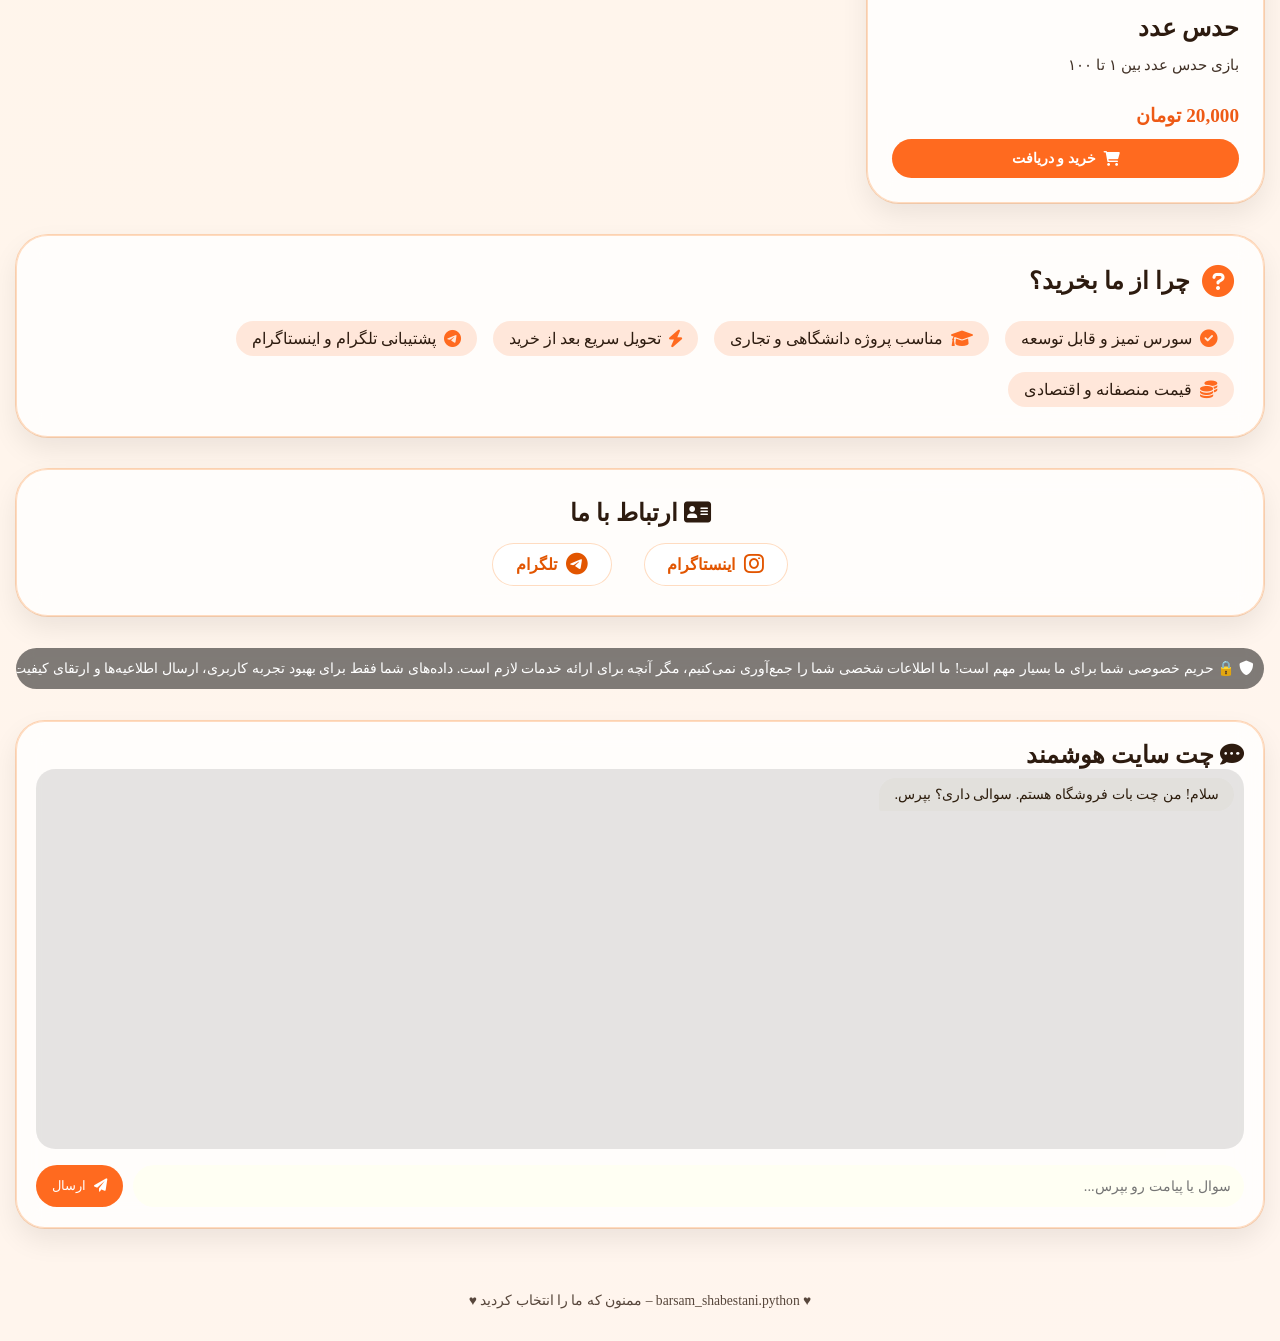
==== commit 7382d09e: "Add files via upload" ====
--- a/index.html
+++ b/index.html
@@ -1,606 +1,314 @@
-<!DOCTYPE html>  <html lang="fa">  
-<head>  
-  <meta charset="UTF-8">  
-  <meta name="viewport" content="width=device-width, initial-scale=1.0">  
-  <title>barsam_shabestani.python - HELLO TO THE MY SITE</title>    <!-- ---------- تصویر ثابت بالای صفحه ---------- -->    <style>  
-    .header-image {  
-      width: 100%;  
-      text-align: center;  
-      margin-bottom: 20px;  
-    }  
-    .header-image img {  
-      width: 100%;  
-      max-height: 400px;  
-      object-fit: cover;  
-      display: block;  
-    }  
-    @media (max-width: 768px) {  
-      .header-image img { max-height: 250px; }  
-    }  
-    @media (max-width: 480px) {  
-      .header-image img { max-height: 180px; }  
-    }  
-  
-    /* ---------- Reset و فونت ---------- */  
-    html, body { height: 100%; margin: 0; padding: 0; font-family: Arial, sans-serif; }  
-    body { padding: 20px; background: url("InShot_20260201_222332852.jpgjpg") no-repeat center center fixed; background-size: cover; color: #fff; font-size: 4vw; }  
-    * { box-sizing: border-box; margin: 0; padding: 0; }  
-    h1, h2, p { margin-bottom: 10px; }  
-  
-    @media (max-width: 768px) {  
-      body { font-size: 6vw; }  
-      h1 { font-size: 5vw; }  
-      h2 { font-size: 4.5vw; }  
-      p { font-size: 4vw; }  
-      .product-card { font-size: 4.5vw; padding: 10px; }  
-    }  
-  
-    /* ---------- کارت محصولات ---------- */  
-    .product-card {  
-      border: 1px solid #ddd;  
-      padding: 20px;  
-      margin-bottom: 20px;  
-      border-radius: 8px;  
-      background-color: rgba(0,0,0,0.6);  
-      box-shadow: 0 4px 8px rgba(0,0,0,0.4);  
-    }  
-  
-    /* ---------- دکمه ---------- */  
-    button {  
-      background-color: #4CAF50;  
-      color: white;  
-      padding: 10px 20px;  
-      border: none;  
-      cursor: pointer;  
-      font-size: 18px;  
-      border-radius: 6px;  
-    }  
-    button:hover { background-color: #45a049; }  
-  
-    /* ---------- فوتر ---------- */  
-    footer { text-align: center; margin-top: 40px; font-size: 18px; }  
-    footer p { font-size: 14px; }  
-  
-    /* ---------- باکس اجتماعی ---------- */  
-    .social-box {  
-      margin: 30px auto;  
-      max-width: 400px;  
-      padding: 20px;  
-      border-radius: 15px;  
-      background: rgba(17,17,17,0.8);  
-      box-shadow: 0 0 15px rgba(0,0,0,0.6);  
-      text-align: center;  
-    }  
-    .social-box h2 { color: #fff; margin-bottom: 15px; font-size: 22px; }  
-    .social-links a {  
-      display: block;  
-      margin: 10px 0;  
-      padding: 12px;  
-      border-radius: 10px;  
-      text-decoration: none;  
-      font-size: 18px;  
-      color: white;  
-      transition: 0.3s;  
-    }  
-    .social-links a.instagram { background: linear-gradient(45deg, #f09433, #e6683c, #dc2743, #cc2366); }  
-    .social-links a.instagram:hover { transform: scale(1.05); }  
-    .social-links a.telegram { background: #0088cc; }  
-    .social-links a.telegram:hover { transform: scale(1.05); }  
-  
-    /* ---------- همبرگر ---------- */  
-    .hamburger {  
-      position: fixed;  
-      top: 15px;  
-      right: 20px;  
-      font-size: 11px;  
-      background-color: rgba(0,0,0,0.6);  
-      color: white;  
-      padding: 10px 15px;  
-      border-radius: 8px;  
-      cursor: pointer;  
-      z-index: 9999;  
-      transition: 0.3s;  
-      text-decoration: none;  
-    }  
-    .hamburger:hover { background-color: rgba(0,0,0,0.9); transform: scale(1.05); }  
-  
-    /* ---------- حالت لایت/دارک مود ---------- */  
-    body.light-mode {  
-      background: #ffffff !important;  
-      color: #000 !important;  
-      transition: 0.3s;  
-    }  
-    body.light-mode h1,  
-    body.light-mode h2,  
-    body.light-mode p,  
-    body.light-mode .product-card,  
-    body.light-mode footer,  
-    body.light-mode .social-box h2,  
-    body.light-mode .social-links a {  
-      color: #000 !important;  
-    }  
-    body.light-mode .product-card { background-color: rgba(255,255,255,0.8) !important; box-shadow: 0 4px 8px rgba(0,0,0,0.2); }  
-  
-    body.dark-mode {  
-      background: url("InShot_20260201_222332852.jpgjpg") no-repeat center center fixed;  
-      background-size: cover;  
-      color: white;  
-      transition: 0.5s;  
-    }  
-  
-    /* ---------- دکمه لایت/دارک مستطیلی بالای عنوان ---------- */  
-    #lightToggleContainer {  
-      display:flex;  
-      justify-content:center;  
-      margin-bottom: 15px;  
-    }  
-    #lightToggle {  
-      width: 140px;  
-      height: 40px;  
-      display: flex;  
-      align-items: center;  
-      justify-content: center;  
-      font-size: 16px;  
-      font-weight: bold;  
-      background-color: #ffffff;  
-      border: 2px solid #000;  
-      border-radius: 6px;  
-      cursor: pointer;  
-      box-shadow: 0 4px 8px rgba(0,0,0,0.3);  
-      transition: 0.3s;  
-    }  
-    #lightToggle:hover { background-color: #f0f0f0; }  
-  </style>  </head>  
-<body>    <!-- ---------- تصویر بالای صفحه ---------- -->    <div class="header-image">  
-    <img id="topImage" src="09_39_55_InShot_20260129_184538410.jpg" alt="تصویر بالای صفحه">  
-  </div>    <!-- ---------- دکمه لایت/دارک مود مستطیلی بالای عنوان ---------- -->    <div id="lightToggleContainer">  
-    <div id="lightToggle">🌞 حالت روشن</div>  
-  </div>    <!-- ---------- عنوان سایت ---------- -->    <h1>barsam_shabestani.python</h1>  
-  <p>فروش کدهای پایتون</p>    <!-- ---------- دکمه لایت/دارک JS ---------- -->    <script>  
-    const toggleBtn = document.getElementById("lightToggle");  
-  
-    // بارگذاری حالت ذخیره‌شده  
-    if(localStorage.getItem("mode") === "light") {  
-      document.body.classList.add("light-mode");  
-      toggleBtn.textContent = "🌙 حالت تاریک";  
-    } else {  
-      document.body.classList.add("dark-mode");  
-      toggleBtn.textContent = "🌞 حالت روشن";  
-    }  
-  
-    toggleBtn.addEventListener("click", () => {  
-      if(document.body.classList.contains("light-mode")) {  
-        document.body.classList.remove("light-mode");  
-        document.body.classList.add("dark-mode");  
-        toggleBtn.textContent = "🌞 حالت روشن";  
-        localStorage.setItem("mode","dark");  
-      } else {  
-        document.body.classList.remove("dark-mode");  
-        document.body.classList.add("light-mode");  
-        toggleBtn.textContent = "🌙 حالت تاریک";  
-        localStorage.setItem("mode","light");  
-      }  
-    });  
-  </script>    <!-- ---------- ادامه محتوای سایت ---------- -->  <a href="contact.html" class="hamburger">☰</a>
-
-  <div class="product-card">  
-    <h2>🚀 کدهای آماده برای پروژه‌های واقعی</h2>  
-    <p>اینجا می‌تونی سورس‌کدهای تمیز، تست‌شده و قابل توسعه پیدا کنی.</p>  
-  </div>
-
-<!-- کارت محصولات -->
-
-<div class="product-card">
-  <h2>کد بازی فرار از پلیس </h2>
-  <p> این بازی یه بازی خیلی باحال و جالب است که باید از پلیس فرار کنی شبیه وافیت شما از بانک دزدی کردید و باید از پلیس فرار کنید </p>
-  <p>قیمت: 300,000 تومان</p>
-  <a href="contact.html"><button>👉خرید و دریافت👈</button></a>
-</div>
-  
-<div class="product-card">
-  <h2>کد بازی دیوانه‌وار درایو</h2>
-  <p> هست hill climb racing این بازی یه بازی خیلی دیوانه بار هست که باید مراحل رو طی کنید و به اخر برسید که مثل بازی  </p>
-  <p>قیمت: 250,000 تومان</p>
-  <a href="contact.html"><button>👉خرید و دریافت👈</button></a>
-</div>
-
-  <div class="product-card">
-  <h2>کد بازی سوپر هاپر مترو</h2>
-  <p>یه بازی خیلی حرفه ای که باید از مانع رد بشین </p>
-  <p>قیمت: 250,000 تومان</p>
-  <a href="contact.html"><button>👉خرید و دریافت👈</button></a>
-</div>
-  
-<div class="product-card">
-  <h2>چت‌بات ساده 🤖</h2>
-  <p>چت‌بات فارسی با رابط گرافیکی شیک</p>
-  <p>قیمت: 250,000 تومان</p>
-  <a href="contact.html"><button>👉خرید و دریافت👈</button></a>
-</div>
-
-  <div class="product-card">
-  <h2>بازی نبرد فضایی ها </h2>
-  <p>بازی نبرد فضایی ها هست که یک سفینه باید دشمن ها رو بزنن</p>
-  <p>قیمت: 200,000 تومان</p>
-  <a href="contact.html"><button>👉خرید و دریافت👈</button></a>
-  </div>
-
-  <div class="product-card">
-  <h2> Dasher بازی تند و تیز </h2>
-  <p>بازی تند و تیز هست که باید مرحله مرحله طی کنید که اگه به تیغه ها بخورید میمیرید این بازی تایم داره و خیلی هیجان انگیز هست </p>
-  <p>قیمت: 200,000 تومان</p>
-  <a href="contact.html"><button>👉خرید و دریافت👈</button></a>
-  </div>
-
-   <div class="product-card">
-  <h2> TLA - مراحل متعادل کامپیوتر </h2>
-  <p>بازی تند و تیز هست که باید مرحله مرحله طی کنید که اگه به تیغه ها بخورید میمیرید</p>
-  <p>قیمت: 200,000 تومان</p>
-  <a href="contact.html"><button>👉خرید و دریافت👈</button></a>
-  </div>
-
-  
- <div class="product-card">
-  <h2> بازی کاوشگر منظومه شمسی </h2>
-  <p>این بازی اینطوری هست که شما میتوند سیاره هارو از نزدیک ببینید و همه چی در مورد سیاره هارو رو نوشته</p>
-  <p>قیمت: 200,000 تومان</p>
-  <a href="contact.html"><button>👉خرید و دریافت👈</button></a>
-  </div>
-
-  
-<div class="product-card">
-  <h2>کد بازی مارپله واقعی 🎲🐍</h2>
-  <p>سورس کامل بازی مارپله اصلی با گرافیک، صدا، دونفره و جدول رکورد</p>
-  <p>قیمت: 200,000 تومان</p>
-  <a href="contact.html"><button>👉خرید و دریافت👈</button></a>
-</div>
-
-  <div class="product-card">
-  <h2>کد سایت خام</h2>
-  <p>کد سایت خام که خودتون میتوند به صورت دلخواه توش هرچی دوست دارید اضاقه کنید</p>
-  <p>قیمت: 200,000 تومان</p>
-  <a href="contact.html"><button>👉خرید و دریافت👈</button></a>
-</div>
-
-<div class="product-card">
-  <h2> falling bird بازی</h2>
-  <p> که شبیه بازی اصلی خودش است یکم ساده تر falling bird بازی </p>
-  <p>قیمت: 150,000 تومان</p>
-  <a href="contact.html"><button>👉خرید و دریافت👈</button></a>
-</div>
-  
-<div class="product-card">
-  <h2>ماشین حساب پایتون (Tkinter)</h2>
-  <p>سورس کامل ماشین حساب با رابط گرافیکی Tkinter</p>
-  <p>قیمت: 100,000 تومان</p>
-  <a href="contact.html"><button>👉خرید و دریافت👈</button></a>
-</div>
-
-<div class="product-card">
-  <h2> بازی انیمیشن کهکشان/h2>
-  <p>یه بازی هست که به شما کهکشان رو نشون میده که خیلی خیلی باحل وجالب هست </p>
-  <p>قیمت: 100,000 تومان</p>
-  <a href="contact.html"><button>👉خرید و دریافت👈</button></a>
-</div>
-  
-<div class="product-card">
-  <h2>Falling Stars 3D بازی/h2>
-  <p>یه بازی هست که باید توپ ها رو بگیری و امتیاز میگری چندتا بمب هم هست که اگه بگیری امتیاز از تو کم کیشه </p>
-  <p>قیمت: 100,000 تومان</p>
-  <a href="contact.html"><button>👉خرید و دریافت👈</button></a>
-</div>
-  
-<div class="product-card">
-  <h2>کد سنگ کاغذ قیچی</h2>
-  <p>سرویس کامل سنگ کاغذ قیچی</p>
-  <p>قیمت: 100,000 تومان</p>
-  <a href="contact.html"><button>👉خرید و دریافت👈</button></a>
-</div>
-
-  
-<div class="product-card">
-  <h2>بازی پلتفرمر آدمک – نسخه سخت و حرفه‌ای</h2>
-  <p>یک بازی چالش‌برانگیز با کنترل دقیق، مراحل سخت و نقطه پایان مشخص. مناسب برای سایت‌هایی که دنبال یک بازی متفاوت و هیجانی هستند.</p>
-  <p>قیمت: 100,000 تومان</p>
-  <a href="contact.html"><button>👉خرید و دریافت👈</button></a>
-</div>
-
-  
-  <div class="product-card">
-  <h2> بازی زدن به هدف </h2>
-  <p>یک بازی چالش‌برانگیز با کنترل دقیق، مراحل سخت  مناسب برای سایت‌هایی که دنبال یک بازی متفاوت و هیجانی هستند.</p>
-  <p>قیمت: 100,000 تومان</p>
-  <a href="contact.html"><button>👉خرید و دریافت👈</button></a>
-</div>
-
-  
-<div class="product-card">
-  <h2>قیمت لحظه ای طلا و دلار</h2>
-  <p>سرویس کامل قیمت لحظه طلا و دلار</p>
-  <p>قیمت: 50,000 تومان</p>
-  <a href="contact.html"><button>👉خرید و دریافت👈</button></a>
-</div>
-
-  
-<div class="product-card">
-  <h2>سرویس پیش‌بینی آب و هوا 🌤️</h2>
-  <p>کد حرفه‌ای پایتون برای مشاهده آب و هوای شهر</p>
-  <p>قیمت: 50,000 تومان</p>
-  <a href="contact.html"><button>👉خرید و دریافت👈</button></a>
-</div>
-
-  
-  <div class="product-card">
-  <h2> بازی پاسور یا ورق بازی </h2>
-  <p>کد حرفه‌ای پاسور 3 نفره </p>
-  <p>قیمت: 50,000 تومان</p>
-  <a href="contact.html"><button>👉خرید و دریافت👈</button></a>
-</div>
-
-
-<div class="product-card">
-  <h2>ساعت و تاریخ گرافیکی 🕒</h2>
-  <p>نمایش ساعت و تاریخ با رابط گرافیکی</p>
-  <p>قیمت: 50,000 تومان</p>
-  <a href="contact.html"><button>👉خرید و دریافت👈</button></a>
-</div>
-
-  
-<div class="product-card">
-  <h2>چراغ قوه / تغییر رنگ 💡</h2>
-  <p>تغییر رنگ پس زمینه </p>
-  <p>قیمت: 20,000 تومان</p>
-  <a href="contact.html"><button>👉خرید و دریافت👈</button></a>
-</div>
-
- 
- <div class="product-card">
-  <h2>حدس عدد 1️⃣2️⃣3️⃣</h2>
-  <p> حدس عدد از 1 تا 100</p>
-  <p>قیمت: 20,000 تومان</p>
-  <a href="contact.html"><button>👉خرید و دریافت👈</button></a>
- </div>
-
- 
-<!-- باکس اجتماعی -->
-<div class="social-box">
-  <h2>ارتباط با ما</h2>
-  <div class="social-links">
-    <a class="instagram" href="https://www.instagram.com/barsam.shabestani.python" target="_blank">
-      📸 Instagram<br>barsam.shabestani.python
-    </a>
-    <a class="telegram" href="https://t.me/pythonprogrammerpy" target="_blank">
-      ✈️ Telegram<br>pythonprogrammerpy
-    </a>
-  </div>
-</div>
-
-<style>
-/* ---------- نوار حریم خصوصی ---------- */
-.privacy-bar {
-  width: 100%;                /* پر کردن عرض صفحه */
-  background-color: #0073e6;  /* رنگ پس‌زمینه */
-  color: #fff;                /* رنگ متن */
-  overflow: hidden;           /* مخفی کردن متن خارج از باکس */
-  white-space: nowrap;        /* یک خط برای متن */
-  padding: 8px 0;             /* ارتفاع کم مثل نوار خبری */
-  position: relative;         /* برای متن متحرک */
-  font-size: 14px;            /* سایز متن */
-  line-height: 1.4;           /* فاصله خطوط */
-  box-shadow: 0 2px 5px rgba(0,0,0,0.2); /* سایه کوچک */
-}
-
-/* ---------- متن متحرک ---------- */
-.privacy-bar .marquee-text {
-  display: inline-block;   
-  padding-left: 100%;          
-  animation: marquee 55s linear infinite; /* کل زمان = حرکت + مکث */
-}
-
-/* ---------- افکت حرکت چپ به راست با مکث ---------- */
-@keyframes marquee {
-  0%   { transform: translateX(-100%); }  /* شروع خارج از صفحه */
-  90%  { transform: translateX(100%); }   /* حرکت تا انتها (90٪ زمان) */
-  100% { transform: translateX(100%); }   /* مکث 10٪ زمان آخر (حدود 5 ثانیه) */
-}
-
-/* ---------- ریسپانسیو موبایل ---------- */
-@media (max-width: 480px) {
-  .privacy-bar {
-    font-size: 12px;   /* کاهش سایز متن */
-    padding: 6px 0;    /* کاهش ارتفاع */
-  }
-
-  .privacy-bar .marquee-text {
-    animation: marquee 55s linear infinite; /* مکث روی موبایل هم اعمال شود */
-  }
-}
-</style>
-
-<!-- ---------- نوار حریم خصوصی ---------- -->
-<div class="privacy-bar">
-  <span class="marquee-text">
-    🔒 حریم خصوصی شما برای ما بسیار مهم است! ما اطلاعات شخصی شما را جمع‌آوری نمی‌کنیم، مگر آنچه برای ارائه خدمات لازم است. داده‌های شما فقط برای بهبود تجربه کاربری، ارسال اطلاعیه‌ها و ارتقای کیفیت سایت استفاده می‌شوند. ما از کوکی‌ها و ابزارهای مشابه برای تحلیل رفتار کاربران استفاده می‌کنیم، اما هیچ‌گاه اطلاعات شما را با شخص یا شرکت ثالث به اشتراک نمی‌گذاریم. با ادامه مرور سایت، شما استفاده از کوکی‌ها و شرایط حفظ حریم خصوصی ما را قبول می‌کنید. 🌐
-  </span>
-</div>
- 
-<!-- کارت چرا از ما بخرید -->
-<div class="product-card">
-  <h2>چرا از ما بخرید؟ 🤔</h2>
-  <ul>
-    <li>✅ سورس‌کد تمیز و قابل توسعه</li>
-    <li>✅ مناسب پروژه دانشگاهی و تجاری</li>
-    <li>✅ تحویل سریع بعد از خرید</li>
-    <li>✅ پشتیبانی در تلگرام و اینستاگرام</li>
-    <li>✅ قیمت منصفانه و اقتصادی</li>
-  </ul>
-</div>
-
-
-<!-- ---------- چت بات سایت پیشرفته ---------- -->
-<div id="chatBotContainer" style="width:100%; max-width:550px; margin:20px auto; border-radius:15px; background:rgba(0,0,0,0.85); padding:15px; color:white; font-family:Tahoma,sans-serif;">
-  <h2 style="text-align:center;">چت سایت</h2>
-  <div id="chatBox" style="height:550px; overflow-y:auto; padding:10px; display:flex; flex-direction:column; background:#111; border-radius:10px;"></div>
-  <div style="display:flex; margin-top:8px;">
-    <input id="chatInput" placeholder="پیام خودت رو اینجا بنویس..." style="flex:1; padding:10px; border-radius:8px; border:none;">
-    <button id="chatSend" style="padding:8px 14px; margin-left:5px; border:none; border-radius:8px; background:#4CAF50; cursor:pointer;">ارسال</button>
-  </div>
-</div>
-
-<script>
-// ======= بانک پاسخ‌های پیشرفته =======
-const qa = {
-  // ===== احوالپرسی =====
-  "سلام": "سلام خوش اومدی امیدوارم تجربه خوبی از سایت داشته باشی",
-  "سلام خوبی": "سلام رفیق ممنون تو خوبی",
-  "چطوری": "خوبم امیدوارم تو هم حال دلت عالی باشه",
-  "چه خبر": "سلامتی تو هم آرزو می‌کنم",
-  "احوالت": "خوبم رفیق مرسی که پرسیدی",
-  "حالت چطوره": "عالی ام تو چطوری",
-  "صبح بخیر": "صبح تو هم بخیر و پرانرژی",
-  "ظهر بخیر": "ظهر بخیر امیدوارم روزت خوب باشه",
-  "شب بخیر": "شب آرومی داشته باشی",
-  "درود": "درود بر تو",
-  "سلامتی": "سلامتی تو هم آرزو می‌کنم همه چیز خوب پیش بره",
-  "صبح خوبی": "صبح تو هم عالی باشه رفیق",
-  "عصر بخیر": "عصر بخیر و پرانرژی",
-  "شب خوش": "شب تو هم خوش و آروم",
-  "حالت خوبه؟": "خوبم، تو چطوری؟",
-  "چی کار می‌کنی": "همینجا باهات صحبت می‌کنم، تو چی؟",
-
-  // ===== امنیت و اعتبار سایت =====
-  "سایت معتبره": "صد در صد معتبره کاربران زیادی از سایت ما راضی بودن و تجربه خوبی داشتن",
-  "سایت خوبه": "بله سایت مرتب امن و قابل اعتماد هست و محصولات با کیفیت ارائه میشه",
-  "قیمت‌ها خوبه": "قیمت‌ها کاملا منصفانه و اقتصادی هستن",
-  "امن هست": "کاملاً امن اطلاعات شخصی شما فقط برای ارائه خدمات لازم استفاده میشه",
-  "حریم خصوصی": "اطلاعات شما فقط برای خدمات سایت استفاده می‌شود و با کسی به اشتراک گذاشته نمی‌شود",
-  "اطلاعاتم محفوظ میمونه": "بله امنیت و حفظ حریم شما اولویت ماست",
-  "قابل اعتماد": "کاملا قابل اعتماد و تست شده توسط کاربران",
-  "گواهی امنیت": "تمام سایت و پرداخت ها امن و رمزنگاری شده هست",
-  "کوکی ها": "فقط برای تحلیل تجربه کاربری و بهبود سایت استفاده می‌شوند",
-  "اطلاعات مالی امنه": "بله پرداخت ها کاملا امن و رمزنگاری شده هستند",
-  "اطمینان دارم": "صد در صد تجربه کاربران قبلی تضمین کننده امنیت سایت هست",
-  "حریم خصوصی مهمه": "بله ما حریم شما را بسیار جدی می گیریم",
-  "امنیت سایت": "تمام اقدامات امنیتی رعایت شده",
-
-  // ===== محصولات و امکانات =====
-  "محصولاتت چیه": "محصولات ما شامل کدهای آماده پایتون، بازی‌ها، ماشین حساب، پیش‌بینی آب و هوا، چت بات و ابزارهای کاربردی هستند",
-  "کد پایتون دارید": "بله همه کدها تمیز، تست شده و آماده توسعه هستند",
-  "بازی دارید": "بله بازی‌هایی مثل مارپله، سنگ کاغذ قیچی و بازی‌های آموزشی ارائه شده",
-  "ابزار مفید دارید": "بله ابزارهایی مثل ماشین حساب، چت بات و پیش‌بینی آب و هوا داریم",
-  "ابزار آموزشی دارید": "بله ابزارهای کدنویسی و پروژه‌های دانشگاهی برای آموزش آماده شده",
-  "سورس آماده دارید": "تمام کدها آماده دانلود و استفاده در پروژه‌ها هست",
-  "محصولات رایگان": "برخی نمونه‌ها و دموی محصولات رایگان هستند",
-  "محصولات ویژه": "برخی محصولات ویژه برای حرفه‌ای‌ها با امکانات بیشتر ارائه شده",
-  "قابل توسعه هستند": "بله همه کدها قابل ویرایش و توسعه هستند",
-  "آیا تست شده": "بله همه محصولات تست شده و بدون مشکل هستند",
-  "نسخه جدید": "جدیدترین نسخه محصولات آماده دانلود هست",
-  "محصول محبوب": "کاربران بیشتر علاقه به کدهای آموزشی و بازی‌ها دارن",
-
-  // ===== خرید و پرداخت =====
-  "چطور خرید کنم": "روی دکمه خرید هر محصول کلیک کن و بعد از پرداخت لینک دانلود فعال میشه",
-  "روش ارسال": "تمام فایل‌ها به صورت لینک دانلود مستقیم بعد از پرداخت ارائه میشن",
-  "پشتیبانی دارید": "بله پشتیبانی از طریق تلگرام و اینستاگرام به صورت 24 ساعته انجام میشه",
-  "نحوه پرداخت": "پرداخت آنلاین و امن انجام می‌شود و لینک دانلود بعد از تایید فعال می‌شود",
-  "تضمین خرید": "در صورت مشکل پشتیبانی سریع پاسخگو است",
-  "ارسال سریع": "لینک دانلود بلافاصله بعد از خرید فعال می‌شود",
-  "تخفیف داره": "گاهی محصولات با تخفیف ویژه ارائه می‌شوند",
-  "بازگشت وجه": "در صورت مشکل فنی بازگشت وجه ممکن است",
-  "پرداخت امن": "تمام پرداخت‌ها امن و رمزنگاری شده انجام می‌شوند",
-  "میخوای خرید کنم": "اگر دنبال کد تمیز آماده و تست شده هستی ارزش خرید داره",
-  "آیا ارزش خرید داره": "صد در صد همه کدها آماده توسعه و قابل استفاده برای پروژه‌ها هستند",
-  "به نظر شما خرید کنم": "اگر دنبال محصول با کیفیت هستی خرید پیشنهاد میشه",
-  "خرید پیشنهاد میشه": "بله محصولات ارزش خرید دارن و تست شده هستن",
-  "توصیه خرید": "با توجه به تجربه کاربران خرید کاملا منطقی و مفیده",
-  "بهترین محصول": "تمام محصولات کاربردی هستند و بسته به نیازت قابل انتخابن",
-  "محصول جدید": "برخی محصولات جدید با امکانات حرفه ای ارائه شده",
-  "انتخاب درست": "با توجه به تجربه کاربران انتخاب هر محصول ارزش خرید داره",
-
-  // ===== دوستانه، انگیزشی و هوایی =====
-  "خفه شو": "باشه رفیق هر وقت خواستی دوباره حرف بزن",
-  "شوخی بلدی": "آره بستگی داره چه سبکی دوست داری",
-  "خوبه": "خوشحالم که خوشت اومده",
-  "عالیه": "ممنون تلاش کردیم بهترین تجربه رو بدیم",
-  "رفیقمی": "صد درصد رفیق پایه هر چیزی",
-  "دمت گرم": "فدات تو خیلی خوبی",
-  "فدات": "قربانت مراقب خودت باش",
-  "عاشقمی": "تو خیلی خوبی من هوش مصنوعی ام",
-  "ممنون": "خواهش می‌کنم ",
-  "ممنونم": "خواهش می‌کنم ",
-  "سایت": "سایت معتبره",
-  "به نظرت از سایت خرید به":"آره چرا خرید نکنی سایت معتبری هم هست بعد تازه درگاه آنلاین نداره شمارش هست ازش شماره کارت میگیری براش پول رو میزنی ",
-  "خفه": "باشه رفیق سکوت!",
-  "حالم بده": "امیدوارم زود بهتر بشه",
-  "خسته ام": "یه استراحت کن رفیق",
-  "چی کار کنیم": "همینجا باهم چت کنیم",
-  "کد بده": "باشه برات می‌فرستم",
-  "یه شوخی": "باشه آماده باش",
-
-  // ===== پیش فرض =====
-  "default": "مرسی که پیام دادی، هر سوالی درباره سایت داری می تونی بپرسی درباره محصولات، قیمت‌ها، خرید، پشتیبانی و ویژگی‌ها جواب میدم"
-};
-
-// ===== عناصر و تعامل چت =====
-const chatBox = document.getElementById('chatBox');
-const chatInput = document.getElementById('chatInput');
-const chatSend = document.getElementById('chatSend');
-
-function addMessage(userText){
-  const userMsg = document.createElement('div');
-  userMsg.className = 'msg user';
-  userMsg.textContent = userText;
-  userMsg.style.background = '#4CAF50';
-  userMsg.style.color = '#000';
-  userMsg.style.padding = '6px 10px';
-  userMsg.style.borderRadius = '10px';
-  userMsg.style.margin = '6px 0';
-  userMsg.style.alignSelf = 'flex-end';
-  userMsg.style.maxWidth = '90%';
-  chatBox.appendChild(userMsg);
-
-  const botText = qa[userText] || qa["default"];
-  const botMsg = document.createElement('div');
-  botMsg.className = 'msg bot';
-  botMsg.textContent = botText;
-  botMsg.style.background = '#333';
-  botMsg.style.color = 'white';
-  botMsg.style.padding = '6px 10px';
-  botMsg.style.borderRadius = '10px';
-  botMsg.style.margin = '6px 0';
-  botMsg.style.alignSelf = 'flex-start';
-  botMsg.style.maxWidth = '90%';
-  chatBox.appendChild(botMsg);
-
-  chatBox.scrollTop = chatBox.scrollHeight;
-}
-
-chatSend.addEventListener('click', ()=>{
-  const text = chatInput.value.trim();
-  if(!text) return;
-  addMessage(text);
-  chatInput.value = '';
-});
-
-chatInput.addEventListener('keypress', function(e){
-  if(e.key === 'Enter'){
-    chatSend.click();
-  }
-});
-</script>
-
-
-<footer>
-  <h1>barsam_shabestani.python</h1>
-  <p>♥️ ممنون که سایت ما را انتخاب کردید ♥️</p>
-</footer>
-
+<!DOCTYPE html>
+<html lang="fa" dir="rtl">
+
+<head>
+    <meta charset="UTF-8">
+    <meta name="viewport" content="width=device-width, initial-scale=1.0, viewport-fit=cover">
+    <title>barsam_shabestani.python | فروشگاه کد پایتون</title>
+    <link rel="stylesheet" href="https://cdnjs.cloudflare.com/ajax/libs/font-awesome/6.0.0-beta3/css/all.min.css">
+    <link rel="stylesheet" href="./style.css">
+</head>
+
+<body class="light-mode">
+    <div class="container">
+        <div class="theme-toggle">
+            <button class="toggle-btn" id="darkModeToggle">
+                <i class="fas fa-moon"></i> <span id="toggleText">حالت تاریک</span>
+            </button>
+        </div>
+
+        <div class="header-image glass-card">
+            <i class="fab fa-python"></i>
+            <h1>barsam_shabestani.python</h1>
+        </div>
+        <div class="main-title">
+            <h1><i class="fas fa-code"></i> کدهای آماده پایتون</h1>
+            <p class="sub"><i class="fas fa-check-circle"></i> تمیز، تست شده، قابل توسعه — پروژه‌های واقعی در دسترس شما
+            </p>
+        </div>
+
+        <div class="products-grid">
+            <!-- 1 -->
+            <div class="product-card">
+                <div class="product-icon"><i class="fas fa-car-crash"></i></div>
+                <h3>کد بازی فرار از پلیس</h3>
+                <p>بازی دزدی از بانک و فرار از پلیس، هیجان بالا</p>
+                <div class="price">300,000 تومان</div><a href="contact.html" class="btn-buy"><i
+                        class="fas fa-shopping-cart"></i> خرید و دریافت</a>
+            </div>
+            <!-- 2 -->
+            <div class="product-card">
+                <div class="product-icon"><i class="fas fa-car-side"></i></div>
+                <h3>کد بازی دیوانه‌وار درایو</h3>
+                <p>الهام گرفته از hill climb racing ، مراحل چالش‌برانگیز</p>
+                <div class="price">250,000 تومان</div><a href="contact.html" class="btn-buy"><i
+                        class="fas fa-shopping-cart"></i> خرید و دریافت</a>
+            </div>
+            <!-- 3 -->
+            <div class="product-card">
+                <div class="product-icon"><i class="fas fa-subway"></i></div>
+                <h3>کد بازی سوپر هاپر مترو</h3>
+                <p>پرش از موانع، گرافیک سریع</p>
+                <div class="price">250,000 تومان</div><a href="contact.html" class="btn-buy"><i
+                        class="fas fa-shopping-cart"></i> خرید و دریافت</a>
+            </div>
+            <!-- 4 -->
+            <div class="product-card">
+                <div class="product-icon"><i class="fas fa-robot"></i></div>
+                <h3>چت‌بات ساده</h3>
+                <p>چت‌بات فارسی با رابط گرافیکی شیک</p>
+                <div class="price">250,000 تومان</div><a href="contact.html" class="btn-buy"><i
+                        class="fas fa-shopping-cart"></i> خرید و دریافت</a>
+            </div>
+            <!-- 5 -->
+            <div class="product-card">
+                <div class="product-icon"><i class="fas fa-rocket"></i></div>
+                <h3>بازی نبرد فضایی ها</h3>
+                <p>سفینه فضایی در برابر دشمنان</p>
+                <div class="price">200,000 تومان</div><a href="contact.html" class="btn-buy"><i
+                        class="fas fa-shopping-cart"></i> خرید و دریافت</a>
+            </div>
+            <!-- 6 -->
+            <div class="product-card">
+                <div class="product-icon"><i class="fas fa-tachometer-alt"></i></div>
+                <h3>Dasher بازی تند و تیز</h3>
+                <p>بازی تایم دار و تیغه‌های مرگبار</p>
+                <div class="price">200,000 تومان</div><a href="contact.html" class="btn-buy"><i
+                        class="fas fa-shopping-cart"></i> خرید و دریافت</a>
+            </div>
+            <!-- 7 -->
+            <div class="product-card">
+                <div class="product-icon"><i class="fas fa-laptop-code"></i></div>
+                <h3>TLA - مراحل متعادل کامپیوتر</h3>
+                <p>بازی چالش تعادل</p>
+                <div class="price">200,000 تومان</div><a href="contact.html" class="btn-buy"><i
+                        class="fas fa-shopping-cart"></i> خرید و دریافت</a>
+            </div>
+            <!-- 8 -->
+            <div class="product-card">
+                <div class="product-icon"><i class="fas fa-globe-asia"></i></div>
+                <h3>بازی کاوشگر منظومه شمسی</h3>
+                <p>آشنایی با سیاره‌ها و اطلاعات نجومی</p>
+                <div class="price">200,000 تومان</div><a href="contact.html" class="btn-buy"><i
+                        class="fas fa-shopping-cart"></i> خرید و دریافت</a>
+            </div>
+            <!-- 9 -->
+            <div class="product-card">
+                <div class="product-icon"><i class="fas fa-dice-d6"></i></div>
+                <h3>کد بازی مارپله واقعی</h3>
+                <p>مارپله کامل با گرافیک، صدا و جدول رکورد</p>
+                <div class="price">200,000 تومان</div><a href="contact.html" class="btn-buy"><i
+                        class="fas fa-shopping-cart"></i> خرید و دریافت</a>
+            </div>
+            <!-- 10 -->
+            <div class="product-card">
+                <div class="product-icon"><i class="fas fa-file-code"></i></div>
+                <h3>کد سایت خام</h3>
+                <p>سایت خام قابل شخصی‌سازی کامل</p>
+                <div class="price">200,000 تومان</div><a href="contact.html" class="btn-buy"><i
+                        class="fas fa-shopping-cart"></i> خرید و دریافت</a>
+            </div>
+            <!-- 11 -->
+            <div class="product-card">
+                <div class="product-icon"><i class="fas fa-dove"></i></div>
+                <h3>falling bird بازی</h3>
+                <p>بازی ساده ولی اعتیادآور شبیه پرنده</p>
+                <div class="price">150,000 تومان</div><a href="contact.html" class="btn-buy"><i
+                        class="fas fa-shopping-cart"></i> خرید و دریافت</a>
+            </div>
+            <!-- 12 -->
+            <div class="product-card">
+                <div class="product-icon"><i class="fas fa-calculator"></i></div>
+                <h3>ماشین حساب پایتون (Tkinter)</h3>
+                <p>رابط کاربری کامل</p>
+                <div class="price">100,000 تومان</div><a href="contact.html" class="btn-buy"><i
+                        class="fas fa-shopping-cart"></i> خرید و دریافت</a>
+            </div>
+            <!-- 13 -->
+            <div class="product-card">
+                <div class="product-icon"><i class="fas fa-star-of-life"></i></div>
+                <h3>بازی انیمیشن کهکشان</h3>
+                <p>کهکشان زیبا و انیمیشن</p>
+                <div class="price">100,000 تومان</div><a href="contact.html" class="btn-buy"><i
+                        class="fas fa-shopping-cart"></i> خرید و دریافت</a>
+            </div>
+            <!-- 14 -->
+            <div class="product-card">
+                <div class="product-icon"><i class="fas fa-meteor"></i></div>
+                <h3>Falling Stars 3D بازی</h3>
+                <p>گرفتن توپ‌ها و دوری از بمب</p>
+                <div class="price">100,000 تومان</div><a href="contact.html" class="btn-buy"><i
+                        class="fas fa-shopping-cart"></i> خرید و دریافت</a>
+            </div>
+            <!-- 15 -->
+            <div class="product-card">
+                <div class="product-icon"><i class="fas fa-hand-peace"></i></div>
+                <h3>کد سنگ کاغذ قیچی</h3>
+                <p>بازی کلاسیک</p>
+                <div class="price">100,000 تومان</div><a href="contact.html" class="btn-buy"><i
+                        class="fas fa-shopping-cart"></i> خرید و دریافت</a>
+            </div>
+            <!-- 16 -->
+            <div class="product-card">
+                <div class="product-icon"><i class="fas fa-gamepad"></i></div>
+                <h3>بازی پلتفرمر آدمک – نسخه سخت</h3>
+                <p>مراحل سخت و حرفه‌ای</p>
+                <div class="price">100,000 تومان</div><a href="contact.html" class="btn-buy"><i
+                        class="fas fa-shopping-cart"></i> خرید و دریافت</a>
+            </div>
+            <!-- 17 -->
+            <div class="product-card">
+                <div class="product-icon"><i class="fas fa-bullseye"></i></div>
+                <h3>بازی زدن به هدف</h3>
+                <p>چالش دقت و هیجان</p>
+                <div class="price">100,000 تومان</div><a href="contact.html" class="btn-buy"><i
+                        class="fas fa-shopping-cart"></i> خرید و دریافت</a>
+            </div>
+            <!-- 18 -->
+            <div class="product-card">
+                <div class="product-icon"><i class="fas fa-chart-line"></i></div>
+                <h3>قیمت لحظه ای طلا و دلار</h3>
+                <p>سرویس api طلا و ارز</p>
+                <div class="price">50,000 تومان</div><a href="contact.html" class="btn-buy"><i
+                        class="fas fa-shopping-cart"></i> خرید و دریافت</a>
+            </div>
+            <!-- 19 -->
+            <div class="product-card">
+                <div class="product-icon"><i class="fas fa-users-cog"></i></div>
+                <h3>مدیریت گروه پیشرفته</h3>
+                <p>ربات مدیریت گروه</p>
+                <div class="price">50,000 تومان</div><a href="contact.html" class="btn-buy"><i
+                        class="fas fa-shopping-cart"></i> خرید و دریافت</a>
+            </div>
+            <!-- 20 -->
+            <div class="product-card">
+                <div class="product-icon"><i class="fas fa-microphone-alt"></i></div>
+                <h3>بات تبدیل متن به صدا</h3>
+                <p>تبدیل متن به فایل صوتی</p>
+                <div class="price">50,000 تومان</div><a href="contact.html" class="btn-buy"><i
+                        class="fas fa-shopping-cart"></i> خرید و دریافت</a>
+            </div>
+            <!-- 21 -->
+            <div class="product-card">
+                <div class="product-icon"><i class="fas fa-headset"></i></div>
+                <h3>سورس کد دستیار گروه</h3>
+                <p>دستیار هوشمند تلگرام</p>
+                <div class="price">50,000 تومان</div><a href="contact.html" class="btn-buy"><i
+                        class="fas fa-shopping-cart"></i> خرید و دریافت</a>
+            </div>
+            <!-- 22 -->
+            <div class="product-card">
+                <div class="product-icon"><i class="fas fa-cloud-upload-alt"></i></div>
+                <h3>ربات فایل به لینک دانلود</h3>
+                <p>آپلود و لینک مستقیم</p>
+                <div class="price"> 50,000 تومان</div><a href="contact.html" class="btn-buy"><i
+                        class="fas fa-shopping-cart"></i> خرید و دریافت</a>
+            </div>
+            <!-- 23 -->
+            <div class="product-card">
+                <div class="product-icon"><i class="fas fa-envelope-open-text"></i></div>
+                <h3>ربات SmSBomer</h3>
+                <p>پیام‌رسان انبوه</p>
+                <div class="price">50,000 تومان</div><a href="contact.html" class="btn-buy"><i
+                        class="fas fa-shopping-cart"></i> خرید و دریافت</a>
+            </div>
+            <!-- 24 -->
+            <div class="product-card">
+                <div class="product-icon"><i class="fas fa-cloud-sun"></i></div>
+                <h3>سرویس پیش‌بینی آب و هوا</h3>
+                <p>پیش‌بینی شهرهای مختلف</p>
+                <div class="price">50,000 تومان</div><a href="contact.html" class="btn-buy"><i
+                        class="fas fa-shopping-cart"></i> خرید و دریافت</a>
+            </div>
+            <!-- 25 -->
+            <div class="product-card">
+                <div class="product-icon"><i class="fas fa-play-circle"></i></div>
+                <h3>بازی پاسور یا ورق بازی</h3>
+                <p>بازی 3 نفره</p>
+                <div class="price">50,000 تومان</div><a href="contact.html" class="btn-buy"><i
+                        class="fas fa-shopping-cart"></i> خرید و دریافت</a>
+            </div>
+            <!-- 26 -->
+            <div class="product-card">
+                <div class="product-icon"><i class="fas fa-clock"></i></div>
+                <h3>ساعت و تاریخ گرافیکی</h3>
+                <p>نمایش ساعت و تاریخ</p>
+                <div class="price">50,000 تومان</div><a href="contact.html" class="btn-buy"><i
+                        class="fas fa-shopping-cart"></i> خرید و دریافت</a>
+            </div>
+            <!-- 27 -->
+            <div class="product-card">
+                <div class="product-icon"><i class="fas fa-lightbulb"></i></div>
+                <h3>چراغ قوه / تغییر رنگ</h3>
+                <p>تغییر رنگ پس زمینه</p>
+                <div class="price">20,000 تومان</div><a href="contact.html" class="btn-buy"><i
+                        class="fas fa-shopping-cart"></i> خرید و دریافت</a>
+            </div>
+            <!-- 28 -->
+            <div class="product-card">
+                <div class="product-icon"><i class="fas fa-dice"></i></div>
+                <h3>حدس عدد</h3>
+                <p>بازی حدس عدد بین ۱ تا ۱۰۰</p>
+                <div class="price">20,000 تومان</div><a href="contact.html" class="btn-buy"><i
+                        class="fas fa-shopping-cart"></i> خرید و دریافت</a>
+            </div>
+        </div>
+
+        <!-- چرا از ما-->
+        <div class="why-us-card glass-card">
+            <div style="display: flex; gap: 12px; align-items: center;">
+                <i class="fas fa-question-circle" style="font-size: 2rem; color: #ff6a1f;"></i>
+                <h2>چرا از ما بخرید؟</h2>
+            </div>
+            <ul>
+                <li><i class="fas fa-check-circle"></i> سورس تمیز و قابل توسعه</li>
+                <li><i class="fas fa-graduation-cap"></i> مناسب پروژه دانشگاهی و تجاری</li>
+                <li><i class="fas fa-bolt"></i> تحویل سریع بعد از خرید</li>
+                <li><i class="fab fa-telegram"></i> پشتیبانی تلگرام و اینستاگرام</li>
+                <li><i class="fas fa-coins"></i> قیمت منصفانه و اقتصادی</li>
+            </ul>
+        </div>
+
+        <div class="social-box glass-card">
+            <h2><i class="fas fa-address-card"></i> ارتباط با ما</h2>
+            <div class="social-links">
+                <a class="social-link" href="https://www.instagram.com/barsam.shabestani.python" target="_blank">
+                    <i class="fab fa-instagram"></i> اینستاگرام
+                </a>
+                <a class="social-link" href="https://t.me/pythonprogrammerpy" target="_blank">
+                    <i class="fab fa-telegram"></i> تلگرام
+                </a>
+            </div>
+        </div>
+
+        <div class="marquee-wrapper">
+            <div class="marquee-text">
+                <i class="fas fa-shield-alt"></i> 🔒 حریم خصوصی شما برای ما بسیار مهم است! ما اطلاعات شخصی شما را
+                جمع‌آوری
+                نمی‌کنیم، مگر آنچه برای ارائه خدمات لازم است. داده‌های شما فقط برای بهبود تجربه کاربری، ارسال اطلاعیه‌ها
+                و
+                ارتقای کیفیت سایت استفاده می‌شوند. با ادامه مرور سایت، شما استفاده از کوکی‌ها و شرایط حفظ حریم خصوصی ما
+                را قبول
+                می‌کنید. 🌐
+            </div>
+        </div>
+
+        <div class="chat-container glass-card">
+            <h2><i class="fas fa-comment-dots"></i> چت سایت هوشمند</h2>
+            <div id="chatBox" class="chat-box"></div>
+            <div class="chat-input-area">
+                <input type="text" id="chatInput" placeholder="سوال یا پیامت رو بپرس...">
+                <button id="chatSend" class="chat-send"><i class="fas fa-paper-plane"></i> ارسال</button>
+            </div>
+        </div>
+
+        <footer>
+            <p>♥️ barsam_shabestani.python – ممنون که ما را انتخاب کردید ♥️</p>
+        </footer>
+    </div>
+
+    <script src="./script.js">
+    </script>
 </body>
+
 </html>
-
-
-
-
-
-
-
-
--- a/style.css
+++ b/style.css
@@ -0,0 +1,415 @@
+:root {
+  /* رنگ‌های اصلی (تم لایت) */
+  --primary: #ff6a1f; 
+  --primary-dark: #e25500; 
+  --primary-light: #ff8c42; 
+  --primary-soft: rgba(
+    255,
+    110,
+    30,
+    0.15
+  ); 
+
+  --bg-gradient-start: #fff5e8; 
+  --bg-gradient-end: #fff5ee; 
+  --text-color: #2d1b0f; 
+  --text-muted: #c95a0e;
+
+  --glass-bg: rgba(255, 255, 255, 0.788);
+  --glass-border: rgba(255, 140, 50, 0.3);
+  --glass-shadow: 0 12px 28px rgba(0, 0, 0, 0.08);
+
+  --card-hover-border: #ff914d;
+  --price-color: #ee5a15;
+
+  --icon-color: #ff6b2c;
+  --btn-bg: #ff6a1f;
+  --btn-hover: #e25500;
+  --btn-text: white;
+
+  --user-msg-bg: #ff8942;
+  --bot-msg-bg: #e2e0dc;
+  --bot-msg-text: #2c1c0c;
+}
+
+.dark-mode {
+  --bg-gradient-start: #0a0c10;
+  --bg-gradient-end: #0f1117;
+  --text-color: #f0ede8;
+  --text-muted: #ffaa66;
+
+  --glass-bg: rgba(20, 22, 27, 0.75);
+  --glass-border: rgba(255, 110, 30, 0.4);
+  --glass-shadow: 0 12px 28px rgba(0, 0, 0, 0.4);
+
+  --card-hover-border: #ffaa66;
+  --price-color: #ff8c42;
+
+  --icon-color: #ff6b2c;
+  --btn-bg: #ff6a1f;
+  --btn-hover: #e25500;
+  --btn-text: #1e1a10;
+
+  --primary-soft: rgba(255, 110, 30, 0.25);
+
+  --user-msg-bg: #ff8942;
+  --bot-msg-bg: #35302b;
+  --bot-msg-text: #f0e2d4;
+}
+
+* {
+  margin: 0;
+  padding: 0;
+  box-sizing: border-box;
+  transition: all 0.2s ease;
+  font-family: "YekanBakh";
+}
+
+body {
+  background: linear-gradient(
+    145deg,
+    var(--bg-gradient-start) 0%,
+    var(--bg-gradient-end) 100%
+  );
+  color: var(--text-color);
+  padding: 1rem;
+  min-height: 100vh;
+}
+@font-face {
+  font-family: "YekanBakh";
+  src: url(../fonts/YekanBakh-SemiBold.woff2);
+}
+
+
+.glass-card,
+.product-card,
+.social-box,
+.why-us-card,
+.chat-container,
+.header-card {
+  background: var(--glass-bg);
+  backdrop-filter: blur(12px);
+  border-radius: 2rem;
+  border: 1px solid var(--glass-border);
+  box-shadow: var(--glass-shadow), 0 0 0 1px var(--glass-border);
+  transition: transform 0.2s, box-shadow 0.2s;
+}
+
+.container {
+  max-width: 1300px;
+  margin: 0 auto;
+}
+
+/* هدر */
+.header-image {
+  width: 100%;
+  height: 180px;
+  background: linear-gradient(135deg, var(--primary-light), var(--primary));
+  border-radius: 2rem;
+  margin-bottom: 1.5rem;
+  display: flex;
+  align-items: center;
+  justify-content: center;
+  gap: 1rem;
+  box-shadow: 0 10px 25px rgba(0, 0, 0, 0.1);
+}
+.header-image i {
+  font-size: 4rem;
+  color: white;
+  filter: drop-shadow(0 4px 8px rgba(0, 0, 0, 0.2));
+}
+.header-image h1 {
+  font-size: 2rem;
+  color: white;
+  text-shadow: 0 2px 5px rgba(0, 0, 0, 0.3);
+}
+
+/* دکمه تغییر تم */
+.theme-toggle {
+  display: flex;
+  justify-content: flex-end;
+  margin-bottom: 1rem;
+}
+.toggle-btn {
+  background: var(--primary);
+  backdrop-filter: blur(8px);
+  border: none;
+  padding: 0.6rem 1.4rem;
+  border-radius: 3rem;
+  font-weight: bold;
+  font-size: 0.9rem;
+  color: white;
+  cursor: pointer;
+  display: inline-flex;
+  align-items: center;
+  gap: 0.5rem;
+  box-shadow: 0 4px 12px rgba(0, 0, 0, 0.1);
+}
+.toggle-btn:hover {
+  transform: scale(1.02);
+  background: var(--primary-dark);
+}
+.dark-mode .toggle-btn {
+  background: var(--primary-light);
+  color: #1e1a10;
+}
+
+.main-title {
+  text-align: center;
+  margin: 1rem 0 0.5rem;
+}
+.main-title h1 {
+  font-size: 2.5rem;
+  background: linear-gradient(135deg, var(--primary), var(--primary-dark));
+  background-clip: text;
+  -webkit-background-clip: text;
+  color: transparent;
+  display: inline-flex;
+  align-items: center;
+  gap: 0.5rem;
+}
+.sub {
+  text-align: center;
+  color: var(--text-muted);
+  font-weight: 500;
+  margin-bottom: 2rem;
+}
+
+/* گرید محصولات */
+.products-grid {
+  display: grid;
+  grid-template-columns: repeat(auto-fill, minmax(310px, 1fr));
+  gap: 1.8rem;
+  margin: 2rem 0;
+}
+.product-card {
+  padding: 1.5rem;
+  display: flex;
+  flex-direction: column;
+}
+.product-card:hover {
+  transform: translateY(-6px);
+  box-shadow: 0 22px 35px rgba(0, 0, 0, 0.12);
+  border-color: var(--card-hover-border);
+}
+.product-icon {
+  font-size: 2.5rem;
+  margin-bottom: 1rem;
+  color: var(--icon-color);
+}
+.product-card h3 {
+  font-size: 1.5rem;
+  margin-bottom: 0.75rem;
+  color: var(--text-color);
+}
+.product-card p {
+  font-size: 0.95rem;
+  line-height: 1.45;
+  margin-bottom: 1rem;
+  opacity: 0.9;
+}
+.price {
+  font-weight: bold;
+  font-size: 1.2rem;
+  color: var(--price-color);
+  margin: 0.75rem 0;
+}
+.btn-buy {
+  background: var(--btn-bg);
+  border: none;
+  padding: 0.7rem;
+  border-radius: 2rem;
+  color: var(--btn-text);
+  font-weight: bold;
+  font-size: 0.9rem;
+  cursor: pointer;
+  display: flex;
+  align-items: center;
+  justify-content: center;
+  gap: 0.5rem;
+  margin-top: auto;
+  text-decoration: none;
+}
+.btn-buy:hover {
+  background: var(--btn-hover);
+  transform: scale(1.02);
+}
+
+/* چرا از ما */
+.why-us-card {
+  padding: 1.8rem;
+  margin: 2rem 0;
+  border-radius: 2rem;
+  display: flex;
+  flex-wrap: wrap;
+  gap: 1.5rem;
+  justify-content: space-between;
+}
+.why-us-card ul {
+  list-style: none;
+  display: flex;
+  flex-wrap: wrap;
+  gap: 1rem;
+}
+.why-us-card li {
+  display: flex;
+  align-items: center;
+  gap: 8px;
+  background: var(--primary-soft);
+  padding: 0.5rem 1rem;
+  border-radius: 3rem;
+  font-weight: 500;
+}
+.why-us-card i {
+  font-size: 1.1rem;
+  color: var(--primary);
+}
+
+/* شبکه اجتماعی */
+.social-box {
+  padding: 1.8rem;
+  text-align: center;
+  margin: 2rem 0;
+}
+.social-links {
+  display: flex;
+  justify-content: center;
+  gap: 2rem;
+  flex-wrap: wrap;
+  margin-top: 1rem;
+}
+.social-link {
+  display: flex;
+  align-items: center;
+  gap: 0.6rem;
+  background: var(--glass-bg);
+  backdrop-filter: blur(4px);
+  padding: 0.6rem 1.4rem;
+  border-radius: 3rem;
+  text-decoration: none;
+  font-weight: bold;
+  color: var(--primary-dark);
+  border: 1px solid var(--glass-border);
+}
+.dark-mode .social-link {
+  color: #ffbc85;
+}
+.social-link i {
+  font-size: 1.4rem;
+}
+
+/* نوار حریم خصوصی */
+.marquee-wrapper {
+  background: rgba(0, 0, 0, 0.5);
+  backdrop-filter: blur(8px);
+  border-radius: 3rem;
+  margin: 2rem 0;
+  padding: 0.7rem;
+  overflow: hidden;
+}
+.marquee-text {
+  display: inline-block;
+  white-space: nowrap;
+  padding-left: 100%;
+  animation: scrollMarquee 45s linear infinite;
+  font-size: 0.9rem;
+  font-weight: 500;
+  color: white;
+}
+@keyframes scrollMarquee {
+  0% {
+    transform: translateX(-20%);
+  }
+  100% {
+    transform: translateX(-120%);
+  }
+}
+@media (max-width: 700px) {
+  .marquee-text {
+    animation-duration: 35s;
+  }
+  .header-image h1{
+    font-size: 1.2rem;
+  }
+}
+
+/* چت بات */
+.chat-container {
+  padding: 1.2rem;
+  border-radius: 1.8rem;
+  margin: 2rem 0;
+}
+.chat-box {
+  height: 380px;
+  overflow-y: auto;
+  display: flex;
+  flex-direction: column;
+  gap: 0.6rem;
+  padding: 0.6rem;
+  background: rgba(0, 0, 0, 0.1);
+  border-radius: 1.2rem;
+}
+.msg {
+  max-width: 85%;
+  padding: 8px 15px;
+  border-radius: 1.5rem;
+  font-size: 0.9rem;
+  word-break: break-word;
+}
+.user-msg {
+  align-self: flex-end;
+  background: var(--user-msg-bg);
+  color: white;
+  border-bottom-right-radius: 0.2rem;
+}
+.bot-msg {
+  align-self: flex-start;
+  background: var(--bot-msg-bg);
+  color: var(--bot-msg-text);
+  border-bottom-left-radius: 0.2rem;
+}
+.chat-input-area {
+  display: flex;
+  gap: 0.6rem;
+  margin-top: 1rem;
+}
+.chat-input-area input {
+  flex: 1;
+  padding: 0.8rem;
+  border-radius: 3rem;
+  border: none;
+  background: rgba(255, 255, 240, 0.8);
+  font-size: 0.9rem;
+}
+.dark-mode .chat-input-area input {
+  background: #2b2620;
+  color: #ffd8b5;
+}
+.chat-send {
+  background: var(--primary);
+  border: none;
+  padding: 0 1rem;
+  border-radius: 3rem;
+  cursor: pointer;
+  display: flex;
+  align-items: center;
+  gap: 8px;
+  color: white;
+}
+footer {
+  text-align: center;
+  padding: 2rem 0 1rem;
+  font-size: 0.85rem;
+  opacity: 0.8;
+}
+@media (max-width: 680px) {
+  body {
+    padding: 0.8rem;
+  }
+  .products-grid {
+    gap: 1rem;
+  }
+  .product-card h3 {
+    font-size: 1.2rem;
+  }
+}
